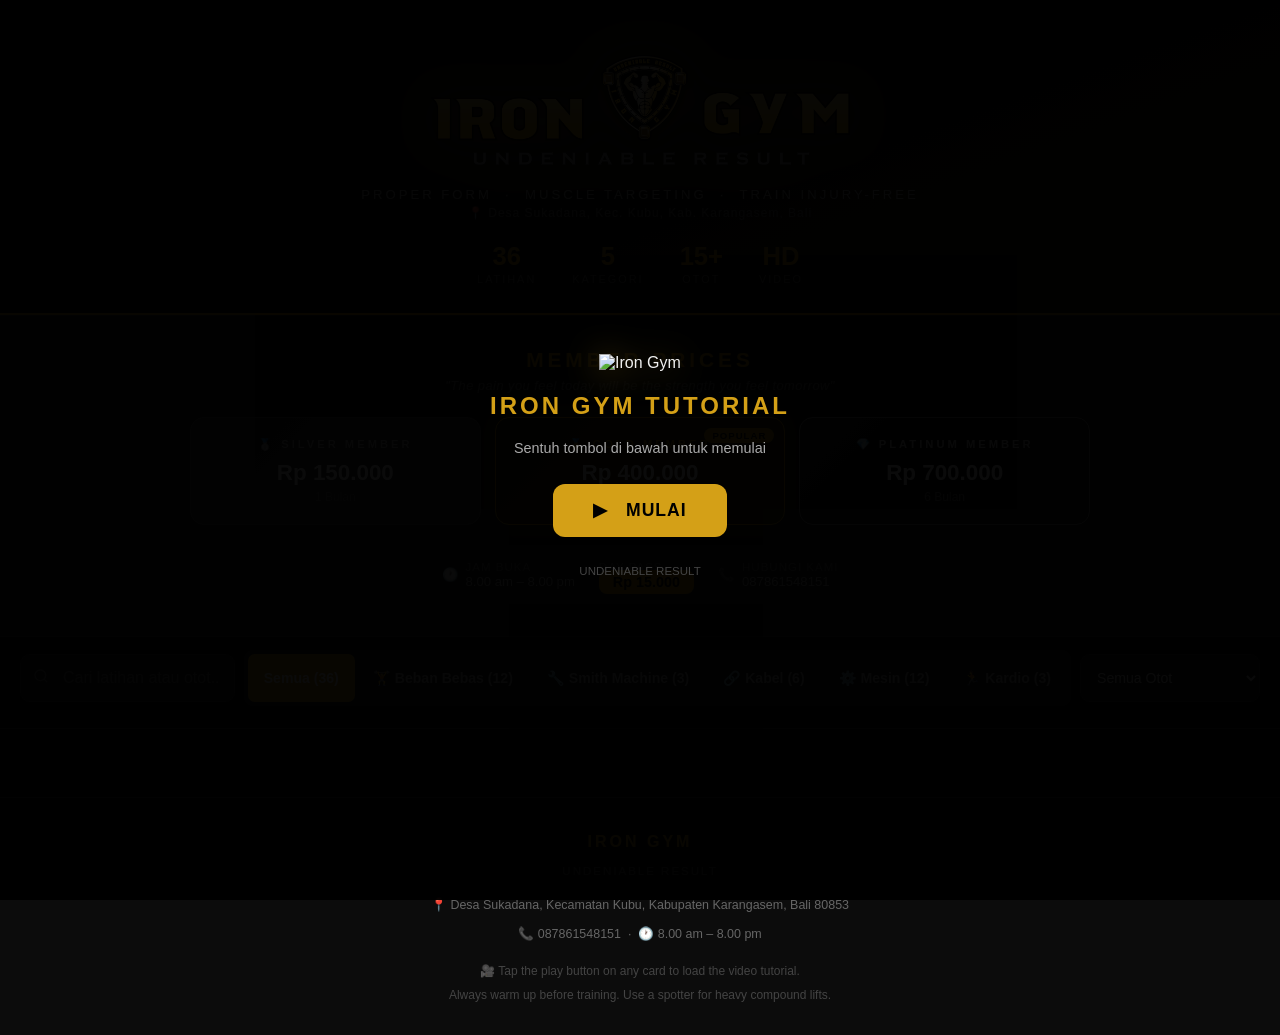
==== gym-tutorial.html @ ee02895d "Add kiosk mode: fullscreen, in-app video overlay, hidden admin exit - Auto-prompts fullscreen on lau" ====
<!DOCTYPE html>
<html lang="en">
<head>
  <meta charset="UTF-8">
  <meta name="viewport" content="width=device-width, initial-scale=1.0">
  <title>Iron Gym — Equipment Tutorial Guide</title>
  <style>
    * { box-sizing: border-box; margin: 0; padding: 0; }

    :root {
      --bg: #0c0c0c;
      --surface: #161616;
      --surface2: #1e1e1e;
      --surface3: #252525;
      --border: #2a2a2a;
      --border2: #383838;
      --red: #D4A017;
      --text: #f0f0f0;
      --text2: #aaa;
      --text3: #666;
    }

    body {
      font-family: -apple-system, BlinkMacSystemFont, 'Segoe UI', Roboto, sans-serif;
      background: var(--bg);
      color: var(--text);
      min-height: 100vh;
    }

    /* ── Header ── */
    .header {
      background: linear-gradient(160deg, #0c0c0c 60%, #161100 100%);
      border-bottom: 2px solid var(--red);
      padding: 32px 24px 28px;
      text-align: center;
    }
    .header-icon { font-size: 2.6rem; margin-bottom: 10px; }
    .header h1 {
      font-size: clamp(1.7rem, 5vw, 3rem);
      font-weight: 900;
      letter-spacing: 6px;
      text-transform: uppercase;
      color: #fff;
    }
    .header h1 span { color: var(--red); }
    .header-logo-img {
      max-width: min(420px, 88vw); height: auto;
      margin-bottom: 10px;
      filter: drop-shadow(0 2px 20px rgba(212,160,23,0.35));
    }
    .header-address {
      color: var(--text3); font-size: 0.75rem;
      margin-top: 4px; letter-spacing: 1px;
    }
    .header-sub {
      color: var(--text2);
      margin-top: 8px;
      font-size: 0.82rem;
      letter-spacing: 3px;
      text-transform: uppercase;
    }
    .header-stats {
      display: flex;
      justify-content: center;
      gap: 36px;
      margin-top: 22px;
      flex-wrap: wrap;
    }
    .stat-num { font-size: 1.6rem; font-weight: 800; color: var(--red); }
    .stat-lbl { font-size: 0.68rem; text-transform: uppercase; letter-spacing: 2px; color: var(--text3); margin-top: 2px; }

    /* ── Sticky Filters ── */
    .filters {
      position: sticky;
      top: 0;
      z-index: 200;
      background: rgba(12,12,12,0.97);
      backdrop-filter: blur(12px);
      -webkit-backdrop-filter: blur(12px);
      border-bottom: 1px solid var(--border);
      padding: 13px 20px;
    }
    .filters-inner { max-width: 1400px; margin: 0 auto; display: flex; flex-direction: column; gap: 9px; }
    .frow { display: flex; gap: 9px; align-items: center; flex-wrap: wrap; }

    .search-wrap { flex: 1; min-width: 180px; position: relative; }
    .search-wrap input {
      width: 100%;
      background: var(--surface2);
      border: 1px solid var(--border);
      border-radius: 10px;
      padding: 11px 14px 11px 42px;
      color: var(--text);
      font-size: 0.9rem;
      outline: none;
      transition: border-color 0.2s;
    }
    .search-wrap input::placeholder { color: var(--text3); }
    .search-wrap input:focus { border-color: var(--red); }
    .s-icon { position: absolute; left: 13px; top: 50%; transform: translateY(-50%); color: var(--text3); pointer-events: none; }

    .tabs { display: flex; background: var(--surface2); border-radius: 10px; padding: 4px; gap: 2px; }
    .tabs button {
      background: none; border: none;
      padding: 8px 14px; border-radius: 7px;
      color: var(--text2); font-size: 0.82rem; font-weight: 600;
      cursor: pointer; white-space: nowrap; transition: all 0.2s;
    }
    .tabs button:hover { color: var(--text); }
    .tabs button.active { background: var(--red); color: #fff; }

    .msel {
      background: var(--surface2); border: 1px solid var(--border);
      border-radius: 10px; padding: 10px 12px;
      color: var(--text); font-size: 0.82rem;
      cursor: pointer; outline: none; transition: border-color 0.2s;
    }
    .msel:focus { border-color: var(--red); }

    .res-info { font-size: 0.77rem; color: var(--text3); }

    /* ── Grid ── */
    .main { max-width: 1400px; margin: 0 auto; padding: 28px 20px 40px; }
    .grid { display: grid; grid-template-columns: repeat(auto-fill, minmax(330px, 1fr)); gap: 22px; }

    /* ── Card ── */
    .card {
      background: var(--surface);
      border: 1px solid var(--border);
      border-radius: 16px;
      overflow: hidden;
      transition: transform 0.2s, box-shadow 0.2s, border-color 0.2s;
    }
    .card:hover { transform: translateY(-3px); box-shadow: 0 10px 36px rgba(0,0,0,0.45); border-color: var(--border2); }

    /* Video */
    .vid-area {
      position: relative; width: 100%; aspect-ratio: 16/9;
      background: #111; overflow: hidden; cursor: pointer;
    }
    .vid-bg {
      position: absolute; inset: 0;
      background: linear-gradient(135deg,#111 0%,#1a1a2e 100%);
      background-size: cover; background-position: center;
      filter: brightness(0.65); transition: filter 0.3s;
    }
    .vid-area:hover .vid-bg { filter: brightness(0.8); }
    .vid-overlay {
      position: absolute; inset: 0;
      display: flex; flex-direction: column; align-items: center; justify-content: center; gap: 10px;
    }
    .play-btn {
      width: 62px; height: 62px;
      background: rgba(212,160,23,0.92); border-radius: 50%;
      display: flex; align-items: center; justify-content: center;
      box-shadow: 0 4px 24px rgba(212,160,23,0.5);
      transition: transform 0.2s, background 0.2s;
    }
    .vid-area:hover .play-btn { transform: scale(1.12); background: var(--red); }
    .play-lbl {
      background: rgba(0,0,0,0.65); color: #fff;
      padding: 5px 14px; border-radius: 20px;
      font-size: 0.73rem; font-weight: 600; letter-spacing: 1px; text-transform: uppercase;
    }
    .vid-area:active { opacity: 0.85; }

    /* Body */
    .cbody { padding: 18px; }
    .ctop { display: flex; align-items: flex-start; justify-content: space-between; gap: 10px; margin-bottom: 14px; }
    .ex-name { font-size: 1.1rem; font-weight: 700; line-height: 1.3; flex: 1; }
    .bstack { display: flex; flex-direction: column; gap: 5px; align-items: flex-end; }

    .badge {
      display: inline-flex; align-items: center; gap: 4px;
      padding: 3px 9px; border-radius: 20px;
      font-size: 0.67rem; font-weight: 700; letter-spacing: 0.5px;
      text-transform: uppercase; white-space: nowrap;
    }
    .b-fw   { background: rgba(212,160,23,0.12);  color: #E8C060;  border: 1px solid rgba(212,160,23,0.25); }
    .b-cbl  { background: rgba(76,201,240,0.12); color: #6dd4f0;  border: 1px solid rgba(76,201,240,0.25); }
    .b-mch  { background: rgba(6,214,160,0.12);  color: #2fe0b6;  border: 1px solid rgba(6,214,160,0.25); }
    .b-beg  { background: rgba(6,214,160,0.1);   color: #06d6a0;  border: 1px solid rgba(6,214,160,0.2); }
    .b-int  { background: rgba(255,165,0,0.1);   color: #ffa500;  border: 1px solid rgba(255,165,0,0.2); }
    .b-adv  { background: rgba(212,160,23,0.1);   color: var(--red); border: 1px solid rgba(212,160,23,0.2); }
    .b-smt  { background: rgba(255,100,80,0.12);  color: #ff9988;  border: 1px solid rgba(255,100,80,0.25); }
    .b-crd  { background: rgba(80,180,255,0.12);  color: #80ccff;  border: 1px solid rgba(80,180,255,0.25); }

    /* Muscles */
    .mblock { margin-bottom: 14px; }
    .mlbl { font-size: 0.67rem; text-transform: uppercase; letter-spacing: 1.5px; color: var(--text3); font-weight: 600; margin-bottom: 6px; }
    .trow { display: flex; flex-wrap: wrap; gap: 5px; margin-bottom: 4px; }
    .mtag { padding: 3px 9px; border-radius: 20px; font-size: 0.72rem; font-weight: 600; }

    .mc-chest    { background: rgba(212,160,23,0.18);  color: #ff8088; }
    .mc-lats     { background: rgba(69,123,157,0.22); color: #6ab4d8; }
    .mc-back     { background: rgba(69,123,157,0.16); color: #85c0d8; }
    .mc-quads    { background: rgba(42,157,143,0.2);  color: #4ecdc4; }
    .mc-hams     { background: rgba(67,170,139,0.2);  color: #56d89f; }
    .mc-glutes   { background: rgba(244,162,97,0.2);  color: #f4a261; }
    .mc-shoulders{ background: rgba(155,93,229,0.18); color: #c77dff; }
    .mc-biceps   { background: rgba(247,127,0,0.18);  color: #ffb347; }
    .mc-triceps  { background: rgba(255,140,0,0.15);  color: #ffaa44; }
    .mc-core     { background: rgba(255,209,102,0.18);color: #ffd166; }
    .mc-lower-back{ background: rgba(200,100,100,0.18);color:#e07070; }
    .mc-traps    { background: rgba(100,130,180,0.18);color: #94b8ff; }
    .mc-forearms { background: rgba(180,130,100,0.18);color: #d4a57a; }
    .mc-calves   { background: rgba(102,166,255,0.18);color: #74b3ff; }
    .mc-rear-delt{ background: rgba(180,120,255,0.15);color: #c0a0ff; }
    .mc-rotator  { background: rgba(160,100,220,0.12);color: #b090e0; }

    /* Form tips */
    .tips-wrap { border-top: 1px solid var(--border); padding-top: 13px; }
    .tips-btn {
      width: 100%; background: var(--surface3); border: none;
      border-radius: 8px; padding: 10px 14px;
      color: var(--text); font-size: 0.82rem; font-weight: 600;
      cursor: pointer; display: flex; align-items: center; justify-content: space-between; gap: 8px;
      transition: background 0.2s;
    }
    .tips-btn:hover { background: var(--border); }
    .chev { width: 16px; height: 16px; flex-shrink: 0; color: var(--text3); transition: transform 0.25s; }
    .tips-btn.open .chev { transform: rotate(180deg); }
    .tips-body {
      display: none; background: var(--surface2);
      border-radius: 0 0 8px 8px; padding: 12px 14px; margin-top: 2px;
    }
    .tips-body.open { display: block; }
    .tips-list { list-style: none; display: flex; flex-direction: column; gap: 7px; }
    .tips-list li { display: flex; gap: 10px; align-items: flex-start; font-size: 0.82rem; line-height: 1.5; color: #bbb; }
    .tnum {
      background: var(--red); color: #fff;
      width: 18px; height: 18px; border-radius: 50%;
      font-size: 0.65rem; font-weight: 700;
      display: flex; align-items: center; justify-content: center;
      flex-shrink: 0; margin-top: 2px;
    }
    .yt-link {
      display: inline-flex; align-items: center; gap: 6px;
      font-size: 0.74rem; color: var(--text3); text-decoration: none;
      margin-top: 11px; padding: 7px 12px; border-radius: 7px;
      background: rgba(255,255,255,0.03); border: 1px solid var(--border);
      transition: all 0.2s;
    }
    .yt-link:hover { color: #D4A017; border-color: rgba(212,160,23,0.3); background: rgba(212,160,23,0.05); }

    /* Empty */
    .empty { grid-column: 1/-1; text-align: center; padding: 80px 20px; color: var(--text2); }
    .empty-icon { font-size: 3rem; margin-bottom: 16px; }
    .empty h3 { font-size: 1.2rem; margin-bottom: 6px; }
    .empty p { font-size: 0.84rem; color: var(--text3); }

    /* ── Membership Section ── */
    .membership {
      background: var(--surface);
      border-top: 1px solid var(--border);
      border-bottom: 1px solid var(--border);
      padding: 32px 20px;
    }
    .membership-inner { max-width: 900px; margin: 0 auto; }
    .membership-title {
      text-align: center;
      font-size: clamp(1rem, 3vw, 1.3rem);
      font-weight: 900;
      letter-spacing: 4px;
      text-transform: uppercase;
      color: #D4A017;
      margin-bottom: 6px;
    }
    .membership-quote {
      text-align: center;
      font-style: italic;
      font-size: 0.8rem;
      color: var(--text3);
      margin-bottom: 24px;
      letter-spacing: 0.5px;
    }
    .membership-cards {
      display: grid;
      grid-template-columns: repeat(auto-fit, minmax(200px, 1fr));
      gap: 14px;
      margin-bottom: 20px;
    }
    .mem-card {
      border-radius: 14px;
      padding: 20px 16px;
      text-align: center;
      position: relative;
      overflow: hidden;
    }
    .mem-card.silver {
      background: linear-gradient(135deg, #2a2a2a 0%, #3a3a3a 100%);
      border: 1px solid #555;
    }
    .mem-card.gold {
      background: linear-gradient(135deg, #2a1f00 0%, #3d2e00 100%);
      border: 1px solid #D4A017;
      box-shadow: 0 0 20px rgba(212,160,23,0.15);
    }
    .mem-card.platinum {
      background: linear-gradient(135deg, #1a1a1a 0%, #0d0d0d 100%);
      border: 1px solid #888;
    }
    .mem-card .popular-badge {
      position: absolute; top: 10px; right: 10px;
      background: #D4A017; color: #000;
      font-size: 0.6rem; font-weight: 800;
      padding: 2px 8px; border-radius: 20px;
      letter-spacing: 1px; text-transform: uppercase;
    }
    .mem-tier {
      font-size: 0.7rem; font-weight: 700;
      letter-spacing: 3px; text-transform: uppercase;
      margin-bottom: 10px;
    }
    .mem-card.silver .mem-tier { color: #aaa; }
    .mem-card.gold .mem-tier { color: #D4A017; }
    .mem-card.platinum .mem-tier { color: #ccc; }
    .mem-price {
      font-size: 1.4rem; font-weight: 900;
      color: #fff; line-height: 1.1;
      margin-bottom: 4px;
    }
    .mem-duration {
      font-size: 0.75rem; color: var(--text3);
    }
    .mem-info-row {
      display: flex;
      justify-content: center;
      align-items: center;
      gap: 24px;
      flex-wrap: wrap;
      padding: 14px 16px;
      background: var(--surface2);
      border-radius: 12px;
      font-size: 0.82rem;
    }
    .mem-info-item { display: flex; align-items: center; gap: 8px; color: var(--text2); }
    .mem-info-item span.label { color: var(--text3); font-size: 0.72rem; text-transform: uppercase; letter-spacing: 1px; }
    .day-pass-badge {
      background: #D4A017; color: #000;
      font-weight: 800; font-size: 0.9rem;
      padding: 4px 14px; border-radius: 8px;
    }

    /* Footer */
    footer {
      border-top: 1px solid var(--border); padding: 28px 20px;
      text-align: center; color: var(--text3); font-size: 0.78rem; line-height: 2;
    }


    /* ── Kiosk / Touch Optimizations ── */
    * { -webkit-tap-highlight-color: transparent; user-select: none; }
    input { user-select: text; }

    body { overflow-x: hidden; }

    /* Larger touch targets */
    .tabs button { min-height: 48px; padding: 10px 16px; font-size: 0.88rem; }
    .msel { min-height: 48px; font-size: 0.88rem; }
    .search-wrap input { min-height: 48px; font-size: 1rem; }
    .tips-btn { min-height: 52px; font-size: 0.88rem; }
    .play-btn { width: 72px; height: 72px; }
    .vid-area { cursor: pointer; }

    /* Touch active feedback */
    .card:active { transform: scale(0.985); }
    .tabs button:active { opacity: 0.7; }
    .tips-btn:active { opacity: 0.7; }

    /* Fullscreen prompt banner */
    #fsPrompt {
      position: fixed; inset: 0; z-index: 20000;
      background: rgba(0,0,0,0.96);
      display: flex; flex-direction: column;
      align-items: center; justify-content: center; gap: 20px;
      text-align: center; padding: 32px;
    }
    #fsPrompt img { max-width: 280px; height: auto; filter: drop-shadow(0 2px 16px rgba(212,160,23,0.4)); }
    #fsPrompt h2 { font-size: 1.5rem; font-weight: 900; color: #D4A017; letter-spacing: 3px; }
    #fsPrompt p { color: #aaa; font-size: 0.9rem; }
    #fsPrompt button {
      background: #D4A017; color: #000;
      border: none; border-radius: 12px;
      padding: 16px 40px; font-size: 1.1rem; font-weight: 800;
      cursor: pointer; letter-spacing: 1px;
      margin-top: 8px;
    }
    #fsPrompt button:active { opacity: 0.8; transform: scale(0.97); }

    /* ── Video Overlay Modal ── */
    #vidOverlay {
      display: none;
      position: fixed; inset: 0; z-index: 15000;
      background: #000;
      flex-direction: column;
    }
    #vidOverlay.open { display: flex; }
    #vidOverlay iframe {
      flex: 1; width: 100%; border: none;
    }
    #vidCloseBar {
      background: #111;
      padding: 12px 20px;
      display: flex; align-items: center; justify-content: space-between;
      border-top: 1px solid #2a2a2a;
    }
    #vidTitle { color: #f0f0f0; font-size: 0.9rem; font-weight: 600; flex: 1; }
    #vidCloseBtn {
      background: #D4A017; color: #000;
      border: none; border-radius: 10px;
      padding: 12px 28px; font-size: 1rem; font-weight: 800;
      cursor: pointer; letter-spacing: 1px;
    }
    #vidCloseBtn:active { opacity: 0.8; }

    /* ── Admin Modal ── */
    #adminOverlay {
      display: none;
      position: fixed; inset: 0; z-index: 20000;
      background: rgba(0,0,0,0.92);
      align-items: center; justify-content: center;
    }
    #adminOverlay.open { display: flex; }
    #adminBox {
      background: #1a1a1a;
      border: 2px solid #D4A017;
      border-radius: 20px;
      padding: 36px 32px;
      width: min(380px, 90vw);
      text-align: center;
    }
    #adminBox h2 { color: #D4A017; font-size: 1.2rem; letter-spacing: 3px; margin-bottom: 8px; }
    #adminBox p { color: #888; font-size: 0.82rem; margin-bottom: 20px; }
    #adminPwd {
      width: 100%; padding: 14px 16px;
      background: #252525; border: 1px solid #444; border-radius: 10px;
      color: #fff; font-size: 1.1rem; text-align: center; letter-spacing: 4px;
      outline: none; margin-bottom: 8px;
    }
    #adminPwd:focus { border-color: #D4A017; }
    #adminErr { color: #e63946; font-size: 0.8rem; margin-bottom: 12px; min-height: 20px; }
    .admin-btn-row { display: flex; gap: 10px; margin-top: 4px; }
    .admin-btn-row button {
      flex: 1; padding: 14px;
      border-radius: 10px; border: none;
      font-size: 0.9rem; font-weight: 700;
      cursor: pointer;
    }
    #adminEnter { background: #D4A017; color: #000; }
    #adminCancel { background: #252525; color: #aaa; }
    #adminEnter:active, #adminCancel:active { opacity: 0.75; }

    /* ── Long-press ripple on logo ── */
    .header-logo-img { cursor: pointer; }
    #logoHoldBar {
      width: 0; height: 3px; background: #D4A017;
      border-radius: 2px; margin: 8px auto 0;
      transition: none;
    }

    @media (max-width: 640px) {
      .grid { grid-template-columns: 1fr; }
      .tabs { overflow-x: auto; }
      .header-stats { gap: 20px; }
    }
  </style>
</head>
<body>

<!-- ─── Header ─── -->
<header class="header">
  <div id="logoHoldBar"></div>
  <img src="[data-uri]" alt="Iron Gym" class="header-logo-img">
  <p class="header-sub">Proper Form &nbsp;·&nbsp; Muscle Targeting &nbsp;·&nbsp; Train Injury-Free</p>
  <p class="header-address">📍 Desa Sukadana, Kec. Kubu, Kab. Karangasem, Bali</p>
  <div class="header-stats">
    <div><div class="stat-num">36</div><div class="stat-lbl">Latihan</div></div>
    <div><div class="stat-num">5</div><div class="stat-lbl">Kategori</div></div>
    <div><div class="stat-num">15+</div><div class="stat-lbl">Otot</div></div>
    <div><div class="stat-num">HD</div><div class="stat-lbl">Video</div></div>
  </div>
</header>

<!-- ─── Membership ─── -->
<section class="membership">
  <div class="membership-inner">
    <div class="membership-title">Member Prices</div>
    <div class="membership-quote">"The pain you feel today will be the strength you feel tomorrow"</div>
    <div class="membership-cards">

      <div class="mem-card silver">
        <div class="mem-tier">🥈 Silver Member</div>
        <div class="mem-price">Rp 150.000</div>
        <div class="mem-duration">1 Bulan</div>
      </div>

      <div class="mem-card gold">
        <div class="popular-badge">Popular</div>
        <div class="mem-tier">🥇 Gold Member</div>
        <div class="mem-price">Rp 400.000</div>
        <div class="mem-duration">3 Bulan</div>
      </div>

      <div class="mem-card platinum">
        <div class="mem-tier">💎 Platinum Member</div>
        <div class="mem-price">Rp 700.000</div>
        <div class="mem-duration">6 Bulan</div>
      </div>

    </div>
    <div class="mem-info-row">
      <div class="mem-info-item">
        <span>🕐</span>
        <div><span class="label">Jam Buka</span><br>8.00 am – 8.00 pm</div>
      </div>
      <div class="mem-info-item">
        <div><span class="label">Day Pass</span><br><span class="day-pass-badge">Rp 15.000</span></div>
      </div>
      <div class="mem-info-item">
        <span>📞</span>
        <div><span class="label">Hubungi Kami</span><br>087861548151</div>
      </div>
    </div>
  </div>
</section>

<!-- ─── Filters ─── -->
<div class="filters">
  <div class="filters-inner">
    <div class="frow">
      <div class="search-wrap">
        <span class="s-icon">
          <svg width="16" height="16" fill="none" stroke="currentColor" stroke-width="2" viewBox="0 0 24 24">
            <circle cx="11" cy="11" r="8"/><path d="m21 21-4.35-4.35"/>
          </svg>
        </span>
        <input type="text" id="searchInput" placeholder="Cari latihan atau otot..." autocomplete="off">
      </div>
      <div class="tabs" id="catTabs">
        <button class="active" data-cat="all">Semua (36)</button>
        <button data-cat="free-weights">🏋️ Beban Bebas (12)</button>
        <button data-cat="smith">🔧 Smith Machine (3)</button>
        <button data-cat="cable">🔗 Kabel (6)</button>
        <button data-cat="machine">⚙️ Mesin (12)</button>
        <button data-cat="cardio">🏃 Kardio (3)</button>
      </div>
      <select class="msel" id="muscleSel">
        <option value="">Semua Otot</option>
        <option value="Chest">Dada (Chest)</option>
        <option value="Lats">Punggung / Lats</option>
        <option value="Shoulders">Bahu (Shoulders)</option>
        <option value="Biceps">Bisep (Biceps)</option>
        <option value="Triceps">Trisep (Triceps)</option>
        <option value="Quads">Paha Depan (Quads)</option>
        <option value="Hamstrings">Paha Belakang</option>
        <option value="Glutes">Bokong (Glutes)</option>
        <option value="Core">Perut (Core)</option>
        <option value="Calves">Betis (Calves)</option>
      </select>
    </div>
    <p class="res-info" id="resInfo"></p>
  </div>
</div>

<!-- ─── Grid ─── -->
<main class="main">
  <div class="grid" id="grid"></div>
</main>

<footer>
  <p style="font-size:1rem;font-weight:800;letter-spacing:3px;color:#D4A017">IRON GYM</p>
  <p style="font-size:0.72rem;letter-spacing:2px;color:#555;margin-top:2px">UNDENIABLE RESULT</p>
  <p style="margin-top:10px">📍 Desa Sukadana, Kecamatan Kubu, Kabupaten Karangasem, Bali 80853</p>
  <p style="margin-top:4px">📞 087861548151 &nbsp;·&nbsp; 🕐 8.00 am – 8.00 pm</p>
  <p style="margin-top:12px;color:#444;font-size:0.75rem">🎥 Tap the play button on any card to load the video tutorial.</p>
  <p style="color:#444;font-size:0.75rem">Always warm up before training. Use a spotter for heavy compound lifts.</p>
</footer>

<script>
// ─── Exercise Data ─────────────────────────────────────────────────────────────
// videoId = YouTube video ID. If a video doesn't load, click "Search on YouTube".
const EX = [

  // ════ BEBAN BEBAS ════

  { id:1, name:"Barbell Back Squat", cat:"free-weights", diff:"Intermediate",
    pri:[["Quads","quads"],["Glutes","glutes"]],
    sec:[["Hamstrings","hams"],["Core","core"],["Lower Back","lower-back"]],
    vid:"bEv6CCg2BC8",
    tips:[
      "Letakkan barbel di punggung atas (trapezius), bukan di leher",
      "Kaki selebar bahu, jari kaki ke luar 15–30°",
      "Tarik napas dalam dan kencangkan perut sebelum turun",
      "Lutut mengikuti arah jari kaki selama gerakan",
      "Turun hingga paha sejajar lantai atau lebih dalam",
      "Dorong melalui tumit, kencangkan bokong di puncak"
    ]
  },

  { id:2, name:"Barbell Bench Press", cat:"free-weights", diff:"Intermediate",
    pri:[["Chest","chest"]],
    sec:[["Triceps","triceps"],["Shoulders","shoulders"]],
    vid:"vcBig73ojpE",
    tips:[
      "Kaki rata di lantai, punggung bawah sedikit melengkung alami, bahu ditarik ke belakang",
      "Genggam barbel sedikit lebih lebar dari bahu",
      "Turunkan ke bagian bawah dada — bukan ke leher",
      "Siku membentuk sudut 45–75° dari tubuh, jangan terlalu lebar",
      "Sentuh dada ringan setiap repetisi, dorong sampai lengan hampir lurus",
      "Tekan kaki ke lantai saat mendorong untuk stabilitas"
    ]
  },

  { id:3, name:"Barbell Deadlift", cat:"free-weights", diff:"Advanced",
    pri:[["Hamstrings","hams"],["Glutes","glutes"],["Lower Back","lower-back"]],
    sec:[["Traps","traps"],["Lats","lats"],["Core","core"],["Forearms","forearms"]],
    vid:"VL5Ab0T07e4",
    tips:[
      "Barbel di tengah telapak kaki, kaki selebar pinggul",
      "Bungkuk di pinggul untuk memegang barbel — punggung tetap lurus",
      "Punggung netral: dada tegak, otot punggung tegang",
      "Bayangkan 'mendorong lantai ke bawah', bukan 'menarik barbel ke atas'",
      "Barbel tetap menyentuh kaki selama mengangkat",
      "Kunci gerakan dengan memeras bokong — jangan melengkungkan punggung bawah"
    ]
  },

  { id:4, name:"Barbell Overhead Press", cat:"free-weights", diff:"Intermediate",
    pri:[["Shoulders","shoulders"]],
    sec:[["Triceps","triceps"],["Traps","traps"],["Core","core"]],
    vid:"_RlRDWO2jfg",
    tips:[
      "Genggam barbel sedikit lebih lebar dari bahu, barbel di atas dada",
      "Pergelangan tangan tegak lurus di atas siku",
      "Kencangkan perut dan bokong, jangan melengkungkan punggung bawah",
      "Dorong lurus ke atas — gerakkan kepala ke belakang saat barbel melewati wajah",
      "Selesaikan dengan barbel di atas kepala, lengan hampir lurus",
      "Turunkan dengan kontrol kembali ke posisi awal"
    ]
  },

  { id:5, name:"Barbell Bent-Over Row", cat:"free-weights", diff:"Intermediate",
    pri:[["Back","back"],["Lats","lats"]],
    sec:[["Biceps","biceps"],["Traps","traps"],["Core","core"]],
    vid:"rqTOAM8WoeM",
    tips:[
      "Bungkuk 45° di pinggul, punggung lurus, lutut sedikit ditekuk",
      "Pegang barbel selebar bahu atau sedikit lebih lebar",
      "Tarik barbel ke perut bagian bawah, siku ke belakang",
      "Remas otot punggung dengan kuat di puncak gerakan",
      "Jangan mengayunkan tubuh ke atas untuk membantu gerakan",
      "Turunkan dengan kontrol sambil merasakan peregangan punggung"
    ]
  },

  { id:6, name:"EZ Bar Bicep Curl", cat:"free-weights", diff:"Beginner",
    pri:[["Biceps","biceps"]],
    sec:[["Forearms","forearms"]],
    vid:"ykJmrZ5v0Oo",
    tips:[
      "Pegang EZ bar dengan sudut yang nyaman untuk pergelangan tangan",
      "Siku ditempel di samping tubuh dan tidak boleh bergerak",
      "Angkat sampai hampir menyentuh bahu, remas bisep di atas",
      "Turunkan perlahan dengan hitungan 2–3 detik (eksentrik lambat)",
      "EZ bar lebih nyaman di pergelangan tangan dibanding barbel lurus",
      "Tetap berdiri tegak — jangan ayunkan tubuh untuk curang"
    ]
  },

  { id:7, name:"EZ Bar Skull Crusher", cat:"free-weights", diff:"Intermediate",
    pri:[["Triceps","triceps"]],
    sec:[],
    vid:"B3XQ7wNxkdU",
    tips:[
      "Berbaring di bangku, pegang EZ bar di atas dada dengan pegangan sempit",
      "Turunkan barbel ke arah dahi atau sedikit di belakang kepala",
      "Siku mengarah ke langit-langit — jangan biarkan melebar ke samping",
      "Dorong kembali ke atas hanya dengan menggunakan trisep",
      "Hanya siku yang bergerak — bahu dan lengan atas tetap diam",
      "Gunakan beban yang terkontrol untuk menjaga keamanan"
    ]
  },

  { id:8, name:"Incline Dumbbell Press", cat:"free-weights", diff:"Beginner",
    pri:[["Chest","chest"]],
    sec:[["Triceps","triceps"],["Shoulders","shoulders"]],
    vid:"0G2_XV7slIg",
    tips:[
      "Atur bangku di sudut 30–45° untuk fokus pada dada atas",
      "Duduk dengan punggung bersandar penuh, bahu ditarik ke belakang",
      "Mulai dengan dumbbell di sisi dada, siku sedikit di bawah bahu",
      "Dorong dumbbell ke atas dan sedikit ke tengah",
      "Turunkan perlahan sampai dada terasa sedikit tegang",
      "Jangan biarkan bahu terangkat ke depan saat mendorong"
    ]
  },

  { id:9, name:"Dumbbell Shoulder Press", cat:"free-weights", diff:"Beginner",
    pri:[["Shoulders","shoulders"]],
    sec:[["Triceps","triceps"],["Traps","traps"]],
    vid:"qw8Q6imOaFE",
    tips:[
      "Duduk tegak di bangku atau berdiri dengan perut dikencangkan",
      "Mulai dengan dumbbell di tinggi telinga, siku membentuk sudut 90°",
      "Dorong ke atas dan sedikit ke tengah — dumbbell hampir bertemu di atas",
      "Berhenti sebelum siku terkunci penuh untuk menjaga tekanan pada bahu",
      "Turunkan perlahan kembali ke posisi awal",
      "Jaga pergelangan tangan lurus di atas siku sepanjang gerakan"
    ]
  },

  { id:10, name:"Dumbbell Lateral Raise", cat:"free-weights", diff:"Beginner",
    pri:[["Shoulders","shoulders"]],
    sec:[["Traps","traps"]],
    vid:"-hyAJdSFzT4",
    tips:[
      "Sedikit membungkuk ke depan 10–15° untuk menargetkan bahu samping",
      "Tekuk siku sedikit dan pertahankan posisi ini sepanjang gerakan",
      "Angkat dengan siku memimpin — bukan pergelangan tangan",
      "Bayangkan 'menuangkan air dari teko': jari kelingking sedikit lebih tinggi",
      "Angkat hanya sampai setinggi bahu — lebih tinggi hanya melatih otot trap",
      "Gunakan beban ringan dan kontrol penuh untuk hasil terbaik"
    ]
  },

  { id:11, name:"Dumbbell Romanian Deadlift", cat:"free-weights", diff:"Intermediate",
    pri:[["Hamstrings","hams"],["Glutes","glutes"]],
    sec:[["Lower Back","lower-back"],["Core","core"]],
    vid:"_oyxCn2iSjU",
    tips:[
      "Pegang dumbbell di depan paha, telapak tangan menghadap tubuh",
      "Ini adalah gerakan engsel pinggul — dorong bokong ke belakang, bukan turun",
      "Jaga punggung tetap rata dan dada tegak sepanjang gerakan",
      "Turunkan dumbbell menyusuri kaki hingga merasakan regangan paha belakang",
      "Lutut sedikit ditekuk — lutut tidak menggerakkan gerakan ini",
      "Dorong pinggul ke depan untuk naik, kencangkan bokong di atas"
    ]
  },

  { id:12, name:"Dumbbell Row", cat:"free-weights", diff:"Beginner",
    pri:[["Back","back"],["Lats","lats"]],
    sec:[["Biceps","biceps"],["Rear Delt","rear-delt"]],
    vid:"T3N-TO4reLQ",
    tips:[
      "Letakkan satu tangan dan lutut di bangku sebagai tumpuan",
      "Biarkan dumbbell menggantung lurus ke bawah",
      "Tarik dumbbell ke samping pinggul, siku ke belakang",
      "Remas otot punggung dengan kuat di puncak gerakan",
      "Jangan memutar bahu ke atas saat menarik",
      "Turunkan dengan kontrol penuh untuk merasakan regangan punggung"
    ]
  },

  // ════ SMITH MACHINE ════

  { id:13, name:"Smith Machine Squat", cat:"smith", diff:"Beginner",
    pri:[["Quads","quads"],["Glutes","glutes"]],
    sec:[["Hamstrings","hams"],["Core","core"]],
    vid:"ZhO7ZOgEzuI",
    tips:[
      "Posisikan kaki sedikit lebih ke depan dari biasanya karena jalur Smith Machine lurus",
      "Kaki selebar bahu, jari kaki ke luar sesuai kenyamanan",
      "Set pengaman (safety pin) pada ketinggian yang aman sebelum mulai",
      "Turunkan hingga paha sejajar lantai, punggung tetap tegak",
      "Bagus untuk pemula karena jalur gerakan sudah terbimbing",
      "Selalu kunci barbel kembali ke hook saat selesai"
    ]
  },

  { id:14, name:"Smith Machine Bench Press", cat:"smith", diff:"Beginner",
    pri:[["Chest","chest"]],
    sec:[["Triceps","triceps"],["Shoulders","shoulders"]],
    vid:"z_r6hDOYtO0",
    tips:[
      "Atur bangku sehingga barbel tepat di atas dada bagian bawah",
      "Tarik bahu ke belakang dan ke bawah sebelum mulai",
      "Turunkan ke dada bawah dengan kontrol, dorong kembali ke atas",
      "Lebih aman dilakukan sendiri karena bisa dikunci sewaktu-waktu",
      "Jaga siku 45–75° dari tubuh — tidak terlalu melebar",
      "Kontrol penurunan barbel — jangan dibiarkan jatuh bebas"
    ]
  },

  { id:15, name:"Smith Machine Overhead Press", cat:"smith", diff:"Beginner",
    pri:[["Shoulders","shoulders"]],
    sec:[["Triceps","triceps"],["Core","core"]],
    vid:"7FyJdsXeta8",
    tips:[
      "Atur ketinggian barbel setinggi bahu saat duduk",
      "Duduk tegak di bangku, bahu ditarik ke belakang",
      "Dorong barbel lurus ke atas melewati kepala",
      "Jangan melengkungkan punggung bawah berlebihan saat mendorong",
      "Turunkan dengan kontrol kembali ke posisi bahu",
      "Smith Machine lebih aman untuk press bahu ketika berlatih sendiri"
    ]
  },

  // ════ KABEL ════

  { id:16, name:"Lat Pulldown", cat:"cable", diff:"Beginner",
    pri:[["Lats","lats"]],
    sec:[["Biceps","biceps"],["Rear Delt","rear-delt"],["Back","back"]],
    vid:"O94yEoGXtBY",
    tips:[
      "Genggam bar sedikit lebih lebar dari bahu, telapak menghadap ke depan",
      "Sedikit condong ke belakang, dada tegak sepanjang gerakan",
      "Mulai dengan menekan bahu ke bawah sebelum menarik",
      "Tarik bar ke dada atas — siku mengarah ke arah saku celana",
      "Jangan tarik ke belakang leher — berbahaya untuk tulang belakang",
      "Lepaskan perlahan dengan kontrol, rasakan peregangan punggung di atas"
    ]
  },

  { id:17, name:"Seated Cable Row", cat:"cable", diff:"Beginner",
    pri:[["Back","back"],["Lats","lats"]],
    sec:[["Biceps","biceps"],["Rear Delt","rear-delt"]],
    vid:"7BkgqzC6WsM",
    tips:[
      "Duduk tegak, lutut sedikit ditekuk, kaki bersandar di pijakan",
      "Mulai dari posisi lengan lurus penuh untuk merasakan peregangan punggung",
      "Mulai gerakan dengan menarik kedua tulang belikat bersama-sama",
      "Tarik pegangan ke perut bagian bawah, siku dekat tubuh",
      "Tahan kontraksi 1 detik di puncak gerakan",
      "Kembalikan dengan kontrol 2–3 detik — jangan dilepas begitu saja"
    ]
  },

  { id:18, name:"Cable Chest Fly", cat:"cable", diff:"Intermediate",
    pri:[["Chest","chest"]],
    sec:[["Shoulders","shoulders"]],
    vid:"hrh0K1Oo7Yc",
    tips:[
      "Kabel tinggi (atas kepala) = menargetkan dada bawah; kabel rendah = dada atas",
      "Berdiri dengan satu kaki di depan untuk keseimbangan yang lebih baik",
      "Pertahankan sedikit tekukan di siku sepanjang gerakan",
      "Bawa tangan ke tengah seperti gerakan memeluk — remas dada",
      "Jangan biarkan tangan terlempar ke belakang saat kembali — kontrol penuh",
      "Fokus pada regangan dada di posisi tangan paling lebar"
    ]
  },

  { id:19, name:"Tricep Rope Pushdown", cat:"cable", diff:"Beginner",
    pri:[["Triceps","triceps"]],
    sec:[],
    vid:"94DXwlcX8Po",
    tips:[
      "Set kabel setinggi kepala, gunakan pegangan tali (rope)",
      "Siku tertempel ketat di samping tubuh dan tidak boleh bergerak",
      "Dorong ke bawah DAN sebar ujung tali ke luar di bagian bawah",
      "Luruskan siku sepenuhnya di bawah untuk kontraksi trisep maksimal",
      "Sedikit membungkuk ke depan masih diperbolehkan, tapi jangan berlebihan",
      "Kembalikan dengan kontrol — lengan bawah naik ke 90° atau sedikit lebih"
    ]
  },

  { id:20, name:"Cable Bicep Curl", cat:"cable", diff:"Beginner",
    pri:[["Biceps","biceps"]],
    sec:[["Forearms","forearms"]],
    vid:"2MUEL4nL6hA",
    tips:[
      "Pasang bar lurus atau EZ bar di pulley bawah",
      "Berdiri dekat mesin, siku tertempel di samping tubuh",
      "Pergelangan tangan menghadap ke atas (supinasi)",
      "Angkat sampai atas dan remas bisep dengan kuat",
      "Kabel memberikan tekanan konstan — manfaatkan seluruh range gerak",
      "Turunkan perlahan sampai lengan lurus penuh untuk peregangan maksimal"
    ]
  },

  { id:21, name:"Face Pull", cat:"cable", diff:"Beginner",
    pri:[["Rear Delt","rear-delt"],["Rotator Cuff","rotator"]],
    sec:[["Back","back"],["Traps","traps"]],
    vid:"ljgqer1ZpXg",
    tips:[
      "Set kabel setinggi mata atau sedikit lebih tinggi, gunakan tali",
      "Mundur untuk menciptakan tegangan, kaki satu di depan untuk keseimbangan",
      "Tarik tali ke arah wajah, tangan ke kiri dan kanan kepala",
      "Siku keluar ke samping dan ke atas — seperti pose 'double bisep'",
      "Rotasikan tangan ke luar di akhir gerakan untuk kesehatan sendi bahu",
      "Gunakan beban ringan dengan repetisi banyak — ini latihan kesehatan bahu"
    ]
  },

  // ════ MESIN ════

  { id:22, name:"Leg Press", cat:"machine", diff:"Beginner",
    pri:[["Quads","quads"],["Glutes","glutes"]],
    sec:[["Hamstrings","hams"]],
    vid:"K5n2vg3oZa4",
    tips:[
      "Posisi kaki tinggi = lebih banyak bokong/paha belakang; posisi rendah = lebih banyak paha depan",
      "Kaki selebar bahu, jari kaki sedikit ke luar",
      "Turunkan sampai lutut membentuk sudut 90° atau lebih dalam",
      "Jangan biarkan punggung bawah terangkat dari sandaran di posisi bawah",
      "Jangan kunci lutut sepenuhnya di posisi atas — jaga sedikit tekukan",
      "Dorong melalui tumit dan tengah telapak kaki, bukan ujung jari"
    ]
  },

  { id:23, name:"Leg Extension", cat:"machine", diff:"Beginner",
    pri:[["Quads","quads"]],
    sec:[],
    vid:"2lvdnQg04PM",
    tips:[
      "Sesuaikan sandaran sehingga sendi lutut sejajar dengan poros mesin",
      "Bantalan harus berada tepat di atas pergelangan kaki, bukan di tulang kering",
      "Luruskan sepenuhnya di atas — jangan berhenti di tengah gerakan",
      "Tahan 1–2 detik di posisi atas untuk kontraksi paha depan maksimal",
      "Turunkan dengan hitungan 3 detik (eksentrik lambat) untuk hasil terbaik",
      "Hindari beban sangat berat jika ada masalah pada sendi lutut"
    ]
  },

  { id:24, name:"Leg Curl", cat:"machine", diff:"Beginner",
    pri:[["Hamstrings","hams"]],
    sec:[["Calves","calves"]],
    vid:"sP_4vybjVJs",
    tips:[
      "Sesuaikan mesin sehingga lutut sejajar dengan poros mesin",
      "Bantalan tepat di atas pergelangan kaki",
      "Tekuk kaki sampai paha belakang berkontraksi penuh",
      "Jangan angkat bokong dari sandaran untuk 'curang'",
      "Remas keras di puncak gerakan, lalu turunkan perlahan 3 detik",
      "Menunjuk jari kaki ke bawah (plantar fleksi) menambah keterlibatan betis"
    ]
  },

  { id:25, name:"Pec Deck Fly", cat:"machine", diff:"Beginner",
    pri:[["Chest","chest"]],
    sec:[["Shoulders","shoulders"]],
    vid:"H4mVGHaK2f4",
    tips:[
      "Sesuaikan kursi agar siku setinggi bahu saat lengan berada di bantalan",
      "Sedikit condong ke depan untuk aktivasi dada yang lebih baik",
      "Jaga lengan bawah rata di bantalan — jangan hanya menggenggam",
      "Bawa bantalan bersama dan remas dada dengan kuat — tahan 1 detik",
      "Kontrol saat bantalan kembali — jangan biarkan terlempar ke belakang",
      "Posisi terbuka memberikan regangan dada yang dalam — manfaatkan sepenuhnya"
    ]
  },

  { id:26, name:"T-Bar Row", cat:"machine", diff:"Intermediate",
    pri:[["Back","back"],["Lats","lats"]],
    sec:[["Biceps","biceps"],["Traps","traps"]],
    vid:"FWJR5Ve8bnQ",
    tips:[
      "Berdiri di atas platform, bungkuk sekitar 45° dengan punggung tetap lurus",
      "Pegang pegangan T-bar erat-erat dengan kedua tangan",
      "Tarik ke arah dada bawah atau perut, siku ke belakang dan ke atas",
      "Remas otot punggung di puncak — tahan 1 detik",
      "Jangan ayunkan tubuh ke atas untuk membantu mengangkat beban",
      "Turunkan perlahan dengan kontrol, rasakan peregangan penuh pada punggung"
    ]
  },

  { id:27, name:"Hack Squat (DHZ Super Squat)", cat:"machine", diff:"Beginner",
    pri:[["Quads","quads"],["Glutes","glutes"]],
    sec:[["Hamstrings","hams"]],
    vid:"-lAnEGH2blE",
    tips:[
      "Sesuaikan posisi bahu dan sandaran pada mesin dengan nyaman",
      "Kaki selebar bahu di platform, jari kaki sedikit ke luar",
      "Tekuk lutut perlahan, turunkan hingga paha sejajar atau lebih dalam",
      "Jangan biarkan lutut roboh ke dalam saat turun atau naik",
      "Dorong melalui tumit untuk kembali ke posisi awal",
      "Mesin ini bagus karena tidak membebani tulang belakang seperti squat bebas"
    ]
  },

  { id:28, name:"Hip Abductor (DHZ U3021D)", cat:"machine", diff:"Beginner",
    pri:[["Glutes","glutes"]],
    sec:[],
    vid:"OjI5OpV6IWA",
    tips:[
      "Duduk tegak di mesin, sesuaikan bantalan di luar paha",
      "Kaki dan lutut mulai dari posisi rapat atau sedikit terbuka",
      "Dorong kedua kaki ke luar melawan bantalan secara terkontrol",
      "Jangan gunakan sentakan — gerakkan secara lambat dan terkontrol",
      "Tahan sebentar di posisi paling lebar untuk kontraksi bokong",
      "Kembali ke posisi awal secara perlahan — jangan dibiarkan jatuh"
    ]
  },

  { id:29, name:"Hip Adductor (DHZ U3021D)", cat:"machine", diff:"Beginner",
    pri:[["Quads","quads"]],
    sec:[],
    vid:"MLBm7i341Rw",
    tips:[
      "Duduk tegak di mesin, sesuaikan bantalan di dalam paha",
      "Kaki mulai dalam posisi terbuka sesuai pengaturan mesin",
      "Rapatkan kedua kaki melawan bantalan ke tengah secara terkontrol",
      "Fokus pada kontraksi otot dalam paha saat menutup",
      "Tahan sebentar di posisi paling rapat",
      "Kembali ke posisi terbuka secara perlahan — kontrol penuh"
    ]
  },

  { id:30, name:"Dips", cat:"machine", diff:"Intermediate",
    pri:[["Triceps","triceps"],["Chest","chest"]],
    sec:[["Shoulders","shoulders"]],
    vid:"K5JxupmoLW4",
    tips:[
      "Pegang palang dengan tangan selebar bahu, angkat tubuh",
      "Condong sedikit ke depan (10–15°) untuk menargetkan dada lebih banyak",
      "Tetap tegak untuk lebih fokus melatih trisep",
      "Turunkan sampai siku membentuk sudut 90° — jangan terlalu rendah",
      "Dorong kembali ke atas dengan trisep dan dada",
      "Jika terlalu berat, gunakan band karet sebagai bantuan"
    ]
  },

  { id:31, name:"Pull-Up", cat:"machine", diff:"Advanced",
    pri:[["Lats","lats"],["Back","back"]],
    sec:[["Biceps","biceps"],["Core","core"]],
    vid:"BYvDU-j0_qQ",
    tips:[
      "Pegang palang lebih lebar dari bahu, telapak menghadap ke depan",
      "Mulai dari posisi gantung lengan lurus penuh setiap repetisi",
      "Tarik tubuh ke atas hingga dagu melewati atau menyentuh palang",
      "Siku mengarah ke arah saku celana saat menarik ke atas",
      "Turunkan dengan kontrol penuh — lengan lurus kembali di bawah",
      "Jika terlalu berat, gunakan band karet atau mesin assisted pull-up"
    ]
  },

  { id:32, name:"Decline Sit-Up", cat:"machine", diff:"Beginner",
    pri:[["Core","core"]],
    sec:[],
    vid:"iL06z9PWYs8",
    tips:[
      "Kaitkan kaki di penahan bangku sit-up yang miring",
      "Silangkan tangan di dada atau letakkan di belakang kepala",
      "Angkat tubuh ke atas dengan mengontraksikan otot perut",
      "Jangan tarik leher dengan tangan — dagu sedikit ke bawah",
      "Turunkan perlahan sampai punggung hampir menyentuh bangku",
      "Fokus pada otot perut, jangan gunakan momentum ayunan"
    ]
  },

  { id:33, name:"Rotary Torso (Double Twister)", cat:"machine", diff:"Beginner",
    pri:[["Core","core"]],
    sec:[],
    vid:"CxoSWcbsEB8",
    tips:[
      "Duduk tegak di mesin, pegang pegangan dengan erat",
      "Putar badan ke satu sisi secara perlahan dan terkontrol",
      "Jangan gunakan momentum untuk memutar — kontrol adalah kuncinya",
      "Tahan sebentar di posisi paling jauh dari tengah",
      "Kembali ke posisi tengah secara perlahan",
      "Latihan ini melatih otot oblique (sisi perut) — gunakan beban ringan dulu"
    ]
  },

  // ════ KARDIO ════

  { id:34, name:"Treadmill", cat:"cardio", diff:"Beginner",
    pri:[["Core","core"]],
    sec:[["Quads","quads"],["Calves","calves"]],
    vid:"E7sgqy7r6yc",
    tips:[
      "Mulai dengan kecepatan rendah (3–5 km/h) untuk pemanasan 5 menit",
      "Jaga postur tegak — pandangan lurus ke depan, bahu rileks",
      "Langkah ringan dan natural — jangan hentakkan kaki ke treadmill",
      "Lengan bergerak alami maju-mundur mengikuti ritme langkah",
      "Untuk lari interval: bergantian kecepatan tinggi 1 menit dan rendah 2 menit",
      "Pendinginan dengan kecepatan jalan lambat selama 3–5 menit di akhir"
    ]
  },

  { id:35, name:"Sepeda Statis", cat:"cardio", diff:"Beginner",
    pri:[["Quads","quads"],["Glutes","glutes"]],
    sec:[["Hamstrings","hams"],["Calves","calves"]],
    vid:"SKvRCyELTzA",
    tips:[
      "Sesuaikan ketinggian kursi — kaki hampir lurus di pedal posisi bawah",
      "Postur tegak atau sedikit condong ke depan, punggung tidak membungkuk",
      "Kayuh menggunakan seluruh lingkaran pedal, bukan hanya mendorong ke bawah",
      "Sesuaikan resistensi: ringan untuk kardio, berat untuk kekuatan kaki",
      "Jaga lutut mengarah ke depan — jangan biarkan melebar ke samping",
      "Cocok untuk pemanasan 10 menit atau sesi kardio 30–45 menit"
    ]
  },

  { id:36, name:"Elliptical", cat:"cardio", diff:"Beginner",
    pri:[["Quads","quads"],["Glutes","glutes"]],
    sec:[["Hamstrings","hams"],["Core","core"]],
    vid:"j38LNpTLwzY",
    tips:[
      "Berdiri tegak di atas pedal, pegang handlebar dengan ringan",
      "Gerakkan kaki dalam pola elips yang mulus dan natural",
      "Gunakan handlebar bergerak untuk melibatkan otot lengan dan dada juga",
      "Jaga tekanan pada seluruh telapak kaki — jangan hanya jari kaki",
      "Sesuaikan resistensi dan kemiringan (incline) untuk intensitas berbeda",
      "Rendah dampak pada sendi — sangat cocok untuk pemula dan pemulihan cedera"
    ]
  }

];

// ─── State ──────────────────────────────────────────────────────────────────
let filterCat = 'all', filterMuscle = '', searchText = '';

const CAT_LBL  = { 'free-weights':'🏋️ Beban Bebas', smith:'🔧 Smith Machine', cable:'🔗 Kabel', machine:'⚙️ Mesin', cardio:'🏃 Kardio' };
const CAT_CLS  = { 'free-weights':'b-fw', smith:'b-smt', cable:'b-cbl', machine:'b-mch', cardio:'b-crd' };
const DIFF_CLS = { Beginner:'b-beg', Intermediate:'b-int', Advanced:'b-adv' };
const M_CLS    = {
  chest:'mc-chest', lats:'mc-lats', back:'mc-back', quads:'mc-quads',
  hams:'mc-hams', glutes:'mc-glutes', shoulders:'mc-shoulders', biceps:'mc-biceps',
  triceps:'mc-triceps', core:'mc-core', 'lower-back':'mc-lower-back', traps:'mc-traps',
  forearms:'mc-forearms', calves:'mc-calves', 'rear-delt':'mc-rear-delt', rotator:'mc-rotator'
};

// ─── Filter ──────────────────────────────────────────────────────────────────
function filtered() {
  const q = searchText.toLowerCase();
  return EX.filter(ex => {
    if (filterCat !== 'all' && ex.cat !== filterCat) return false;
    if (filterMuscle) {
      const all = [...ex.pri, ...ex.sec].map(([n]) => n.toLowerCase());
      if (!all.some(m => m.includes(filterMuscle.toLowerCase()))) return false;
    }
    if (q) {
      const hay = [ex.name, ...ex.pri.map(m=>m[0]), ...ex.sec.map(m=>m[0])].join(' ').toLowerCase();
      if (!hay.includes(q)) return false;
    }
    return true;
  });
}

// ─── Build card HTML ──────────────────────────────────────────────────────────
function card(ex) {
  const thumb = `https://img.youtube.com/vi/${ex.vid}/hqdefault.jpg`;
  const ytQ = encodeURIComponent(`${ex.name} proper form tutorial`);

  const tags = (arr, opacity) => arr.map(([n,k]) =>
    `<span class="mtag ${M_CLS[k]||''}" style="opacity:${opacity}">${n}</span>`
  ).join('');

  const tipItems = ex.tips.map((t,i) =>
    `<li><span class="tnum">${i+1}</span><span>${t}</span></li>`
  ).join('');

  return `
<div class="card">
  <div class="vid-area" id="va-${ex.id}" onclick="loadVid(${ex.id},'${ex.vid}')">
    <div class="vid-bg" style="background-image:url('${thumb}')"></div>
    <div class="vid-overlay">
      <div class="play-btn">
        <svg width="22" height="22" viewBox="0 0 24 24" fill="white"><polygon points="5,3 19,12 5,21"/></svg>
      </div>
      <div class="play-lbl">▶ Tonton Tutorial</div>
    </div>
  </div>
  <div class="cbody">
    <div class="ctop">
      <div class="ex-name">${ex.name}</div>
      <div class="bstack">
        <span class="badge ${CAT_CLS[ex.cat]}">${CAT_LBL[ex.cat]}</span>
        <span class="badge ${DIFF_CLS[ex.diff]}">${ex.diff}</span>
      </div>
    </div>
    <div class="mblock">
      <div class="mlbl">Primary Muscles</div>
      <div class="trow">${tags(ex.pri, 1)}</div>
      ${ex.sec.length ? `<div class="mlbl" style="margin-top:8px">Also Works</div><div class="trow">${tags(ex.sec, 0.8)}</div>` : ''}
    </div>
    <div class="tips-wrap">
      <button class="tips-btn" id="tb-${ex.id}" onclick="toggleTips(${ex.id})">
        <span>📋 Panduan Teknik &amp; Tips Latihan</span>
        <svg class="chev" viewBox="0 0 24 24" fill="none" stroke="currentColor" stroke-width="2.5">
          <polyline points="6,9 12,15 18,9"/>
        </svg>
      </button>
      <div class="tips-body" id="tc-${ex.id}">
        <ol class="tips-list">${tipItems}</ol>
        <a href="https://www.youtube.com/results?search_query=${ytQ}" target="_blank" rel="noopener" class="yt-link">
          <svg width="13" height="13" viewBox="0 0 24 24" fill="currentColor">
            <path d="M23.5 6.2a3 3 0 0 0-2.1-2.1C19.5 3.6 12 3.6 12 3.6s-7.5 0-9.4.5a3 3 0 0 0-2.1 2.1C0 8.1 0 12 0 12s0 3.9.5 5.8a3 3 0 0 0 2.1 2.1c1.9.5 9.4.5 9.4.5s7.5 0 9.4-.5a3 3 0 0 0 2.1-2.1C24 15.9 24 12 24 12s0-3.9-.5-5.8zM9.7 15.5V8.5l6.3 3.5-6.3 3.5z"/>
          </svg>
          Search more "${ex.name}" tutorials on YouTube
        </a>
      </div>
    </div>
  </div>
</div>`;
}

// ─── Render ───────────────────────────────────────────────────────────────────
function render() {
  const list = filtered();
  document.getElementById('resInfo').textContent =
    list.length === EX.length
      ? `Menampilkan semua ${EX.length} latihan`
      : `${list.length} dari ${EX.length} latihan`;

  document.getElementById('grid').innerHTML = list.length
    ? list.map(card).join('')
    : `<div class="empty">
        <div class="empty-icon">🔍</div>
        <h3>No exercises found</h3>
        <p>Try a different filter or search term.</p>
       </div>`;
}

// ─── Video (in-app overlay) ──────────────────────────────────────────────────
function loadVid(id, vid) {
  const ex = EX.find(e => e.id === id);
  document.getElementById('vidTitle').textContent = ex ? ex.name : '';
  document.getElementById('vidIframe').src =
    'https://www.youtube-nocookie.com/embed/' + vid + '?autoplay=1&rel=0&modestbranding=1&playsinline=1';
  document.getElementById('vidOverlay').classList.add('open');
}

function closeVid() {
  document.getElementById('vidOverlay').classList.remove('open');
  document.getElementById('vidIframe').src = '';
}

function toggleTips(id) {
  document.getElementById('tb-' + id).classList.toggle('open');
  document.getElementById('tc-' + id).classList.toggle('open');
}

// ─── Kiosk / Fullscreen ──────────────────────────────────────────────────────
function startKiosk() {
  const el = document.documentElement;
  const rfs = el.requestFullscreen || el.webkitRequestFullscreen || el.mozRequestFullScreen || el.msRequestFullscreen;
  if (rfs) rfs.call(el).catch(() => {});
  document.getElementById('fsPrompt').style.display = 'none';
}

// Copy logo src into fullscreen prompt
(function() {
  const logo = document.querySelector('.header-logo-img');
  if (logo) document.getElementById('fsLogo').src = logo.src;
})();

// ─── Admin (long-press logo 3 sec) ───────────────────────────────────────────
let _holdTimer = null, _holdInterval = null, _holdProgress = 0;
const HOLD_MS = 3000;

function _startHold() {
  _holdProgress = 0;
  const bar = document.getElementById('logoHoldBar');
  bar.style.transition = 'none'; bar.style.width = '0';
  _holdInterval = setInterval(() => {
    _holdProgress += 50;
    bar.style.width = Math.min((_holdProgress / HOLD_MS) * 100, 100) + '%';
  }, 50);
  _holdTimer = setTimeout(() => {
    _cancelHold();
    openAdmin();
  }, HOLD_MS);
}

function _cancelHold() {
  clearTimeout(_holdTimer); clearInterval(_holdInterval);
  const bar = document.getElementById('logoHoldBar');
  bar.style.transition = 'width 0.3s'; bar.style.width = '0';
}

const _logo = document.querySelector('.header-logo-img');
if (_logo) {
  _logo.addEventListener('touchstart',  e => { e.preventDefault(); _startHold(); }, { passive: false });
  _logo.addEventListener('touchend',    _cancelHold);
  _logo.addEventListener('touchcancel', _cancelHold);
  _logo.addEventListener('mousedown',   _startHold);
  _logo.addEventListener('mouseup',     _cancelHold);
  _logo.addEventListener('mouseleave',  _cancelHold);
}

function openAdmin() { document.getElementById('adminOverlay').classList.add('open'); document.getElementById('adminPwd').focus(); }
function closeAdmin() {
  document.getElementById('adminOverlay').classList.remove('open');
  document.getElementById('adminPwd').value = '';
  document.getElementById('adminErr').textContent = '';
}

function checkAdmin() {
  if (document.getElementById('adminPwd').value === 'ironG') {
    closeAdmin();
    if (document.exitFullscreen) document.exitFullscreen();
    else if (document.webkitExitFullscreen) document.webkitExitFullscreen();
  } else {
    document.getElementById('adminErr').textContent = 'Password salah. Coba lagi.';
    document.getElementById('adminPwd').value = '';
    document.getElementById('adminPwd').focus();
  }
}

// ─── Kiosk hardening ─────────────────────────────────────────────────────────
document.addEventListener('contextmenu', e => e.preventDefault());
document.addEventListener('keydown', e => {
  const block = ['F1','F2','F3','F4','F5','F6','F7','F8','F9','F10','F11','F12'];
  if (block.includes(e.key)) { e.preventDefault(); return; }
  if (e.ctrlKey || e.metaKey) {
    const blocked = ['w','r','l','t','n','u','s','p','a'];
    if (blocked.includes(e.key.toLowerCase())) e.preventDefault();
  }
  if (e.key === 'Escape' && !document.getElementById('adminOverlay').classList.contains('open')) {
    e.preventDefault();
  }
});

// Re-enter fullscreen if user accidentally exits (e.g. Android home)
document.addEventListener('fullscreenchange', () => {
  if (!document.fullscreenElement) {
    setTimeout(() => document.getElementById('fsPrompt').style.display = 'flex', 500);
  }
});

// ─── Events ──────────────────────────────────────────────────────────────────
document.getElementById('catTabs').addEventListener('click', e => {
  const btn = e.target.closest('button[data-cat]');
  if (!btn) return;
  filterCat = btn.dataset.cat;
  document.querySelectorAll('#catTabs button').forEach(b => b.classList.remove('active'));
  btn.classList.add('active');
  render();
});

document.getElementById('muscleSel').addEventListener('change', e => {
  filterMuscle = e.target.value;
  render();
});

let debounce;
document.getElementById('searchInput').addEventListener('input', e => {
  clearTimeout(debounce);
  debounce = setTimeout(() => { searchText = e.target.value; render(); }, 200);
});

// ─── Init ─────────────────────────────────────────────────────────────────────
render();
</script>

<!-- ─── Fullscreen Prompt ─── -->
<div id="fsPrompt">
  <div id="logoHoldBar"></div>
  <img src="" id="fsLogo" alt="Iron Gym">
  <h2>IRON GYM TUTORIAL</h2>
  <p>Sentuh tombol di bawah untuk memulai</p>
  <button id="fsStartBtn" ontouchstart="startKiosk()" onclick="startKiosk()">
    ▶ &nbsp; MULAI
  </button>
  <p style="font-size:0.72rem;color:#444;margin-top:8px">UNDENIABLE RESULT</p>
</div>

<!-- ─── Video Overlay ─── -->
<div id="vidOverlay">
  <iframe id="vidIframe" allow="autoplay; fullscreen" allowfullscreen></iframe>
  <div id="vidCloseBar">
    <span id="vidTitle"></span>
    <button id="vidCloseBtn" ontouchstart="closeVid()" onclick="closeVid()">✕ Tutup Video</button>
  </div>
</div>

<!-- ─── Admin Modal ─── -->
<div id="adminOverlay">
  <div id="adminBox">
    <h2>⚙ ADMIN</h2>
    <p>Masukkan password untuk keluar dari kiosk</p>
    <input type="password" id="adminPwd" placeholder="••••••" maxlength="20"
      oninput="document.getElementById('adminErr').textContent=''"
      onkeydown="if(event.key==='Enter')checkAdmin()">
    <div id="adminErr"></div>
    <div class="admin-btn-row">
      <button id="adminCancel" ontouchstart="closeAdmin()" onclick="closeAdmin()">Batal</button>
      <button id="adminEnter" ontouchstart="checkAdmin()" onclick="checkAdmin()">Masuk</button>
    </div>
  </div>
</div>

</body>
</html>
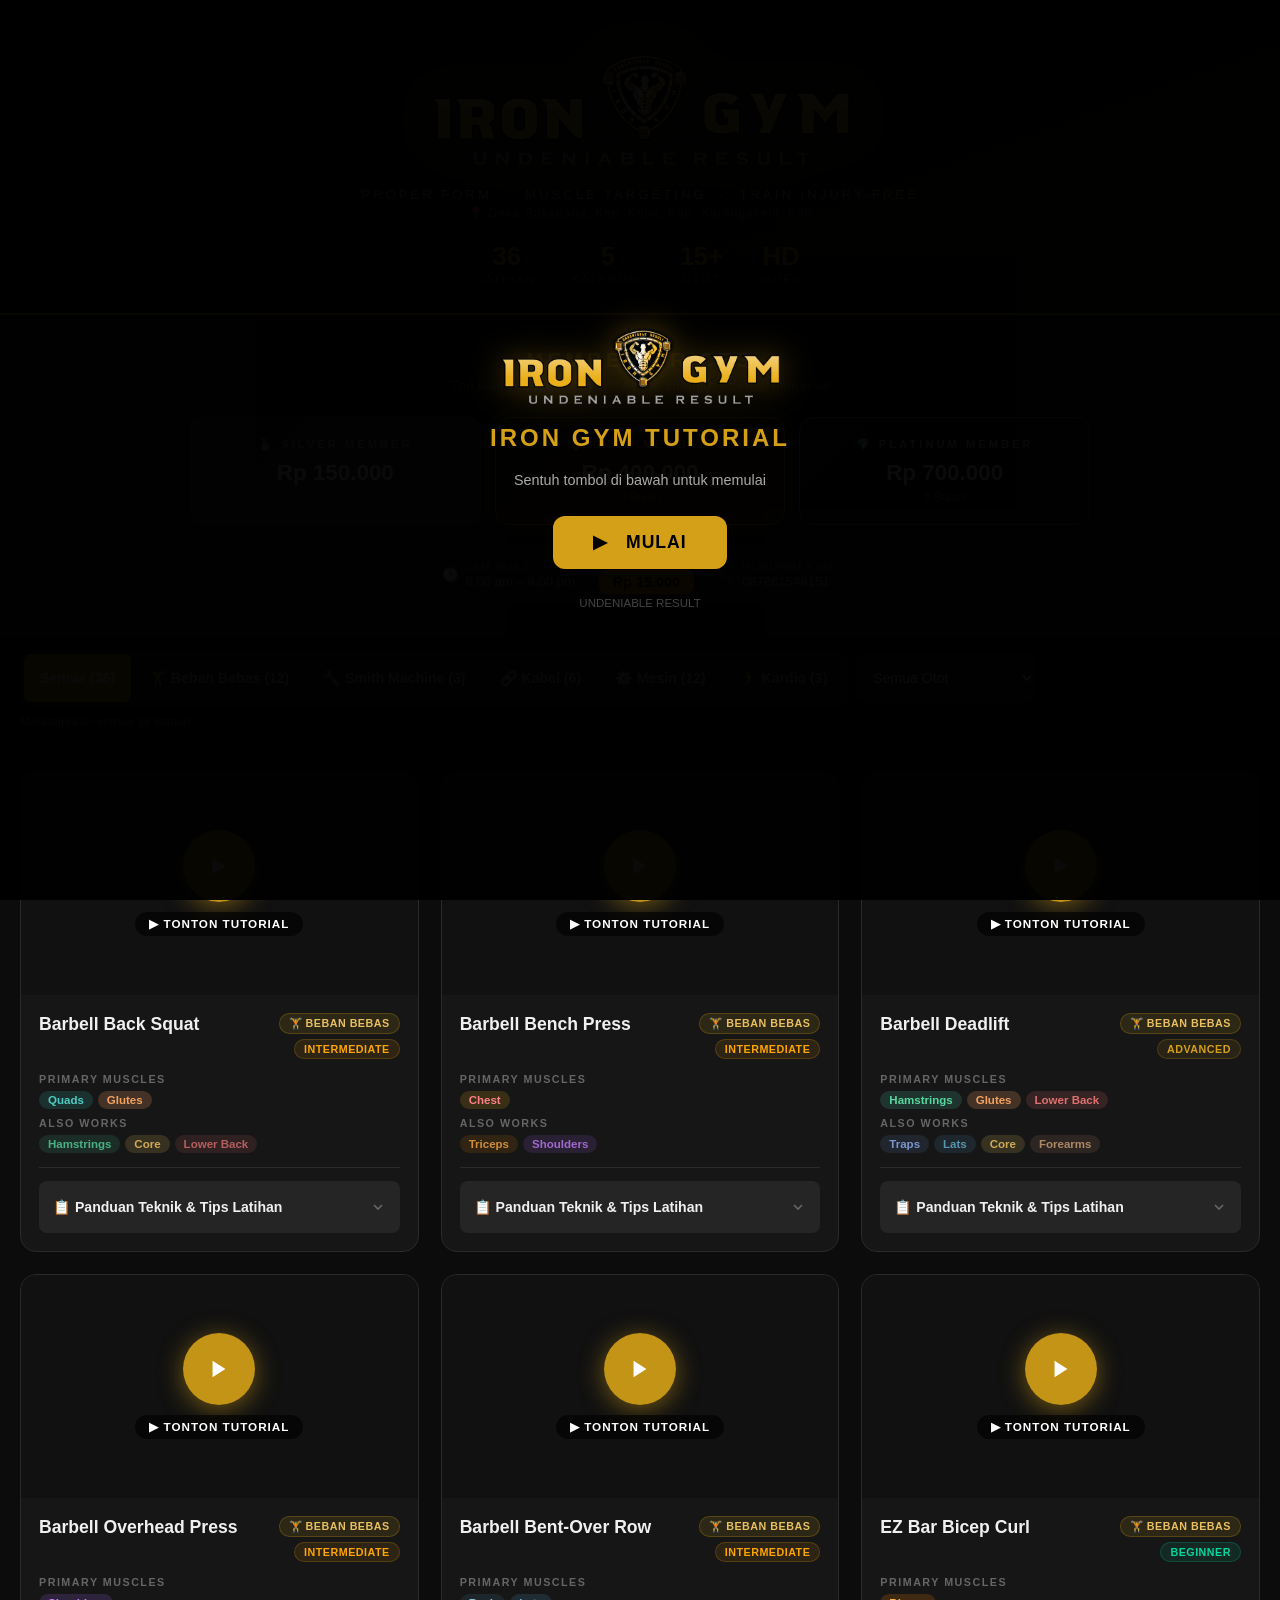
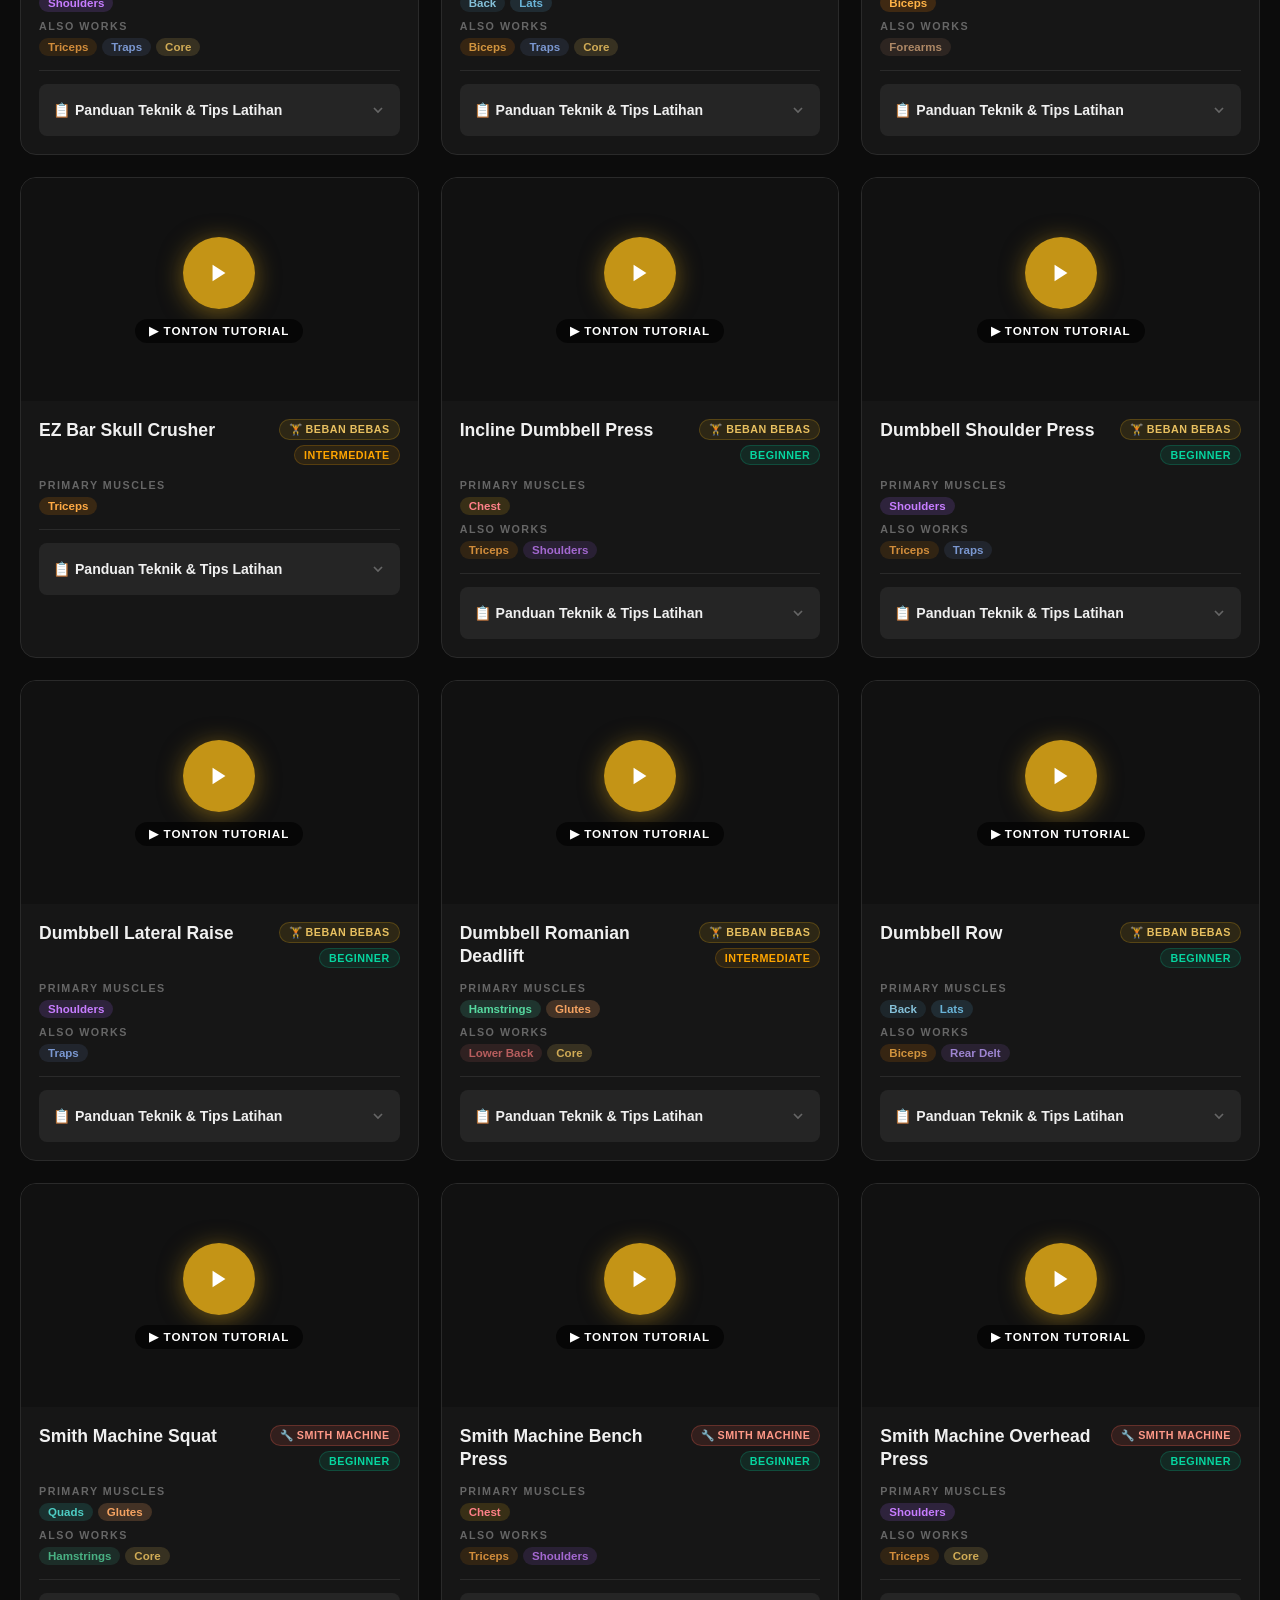
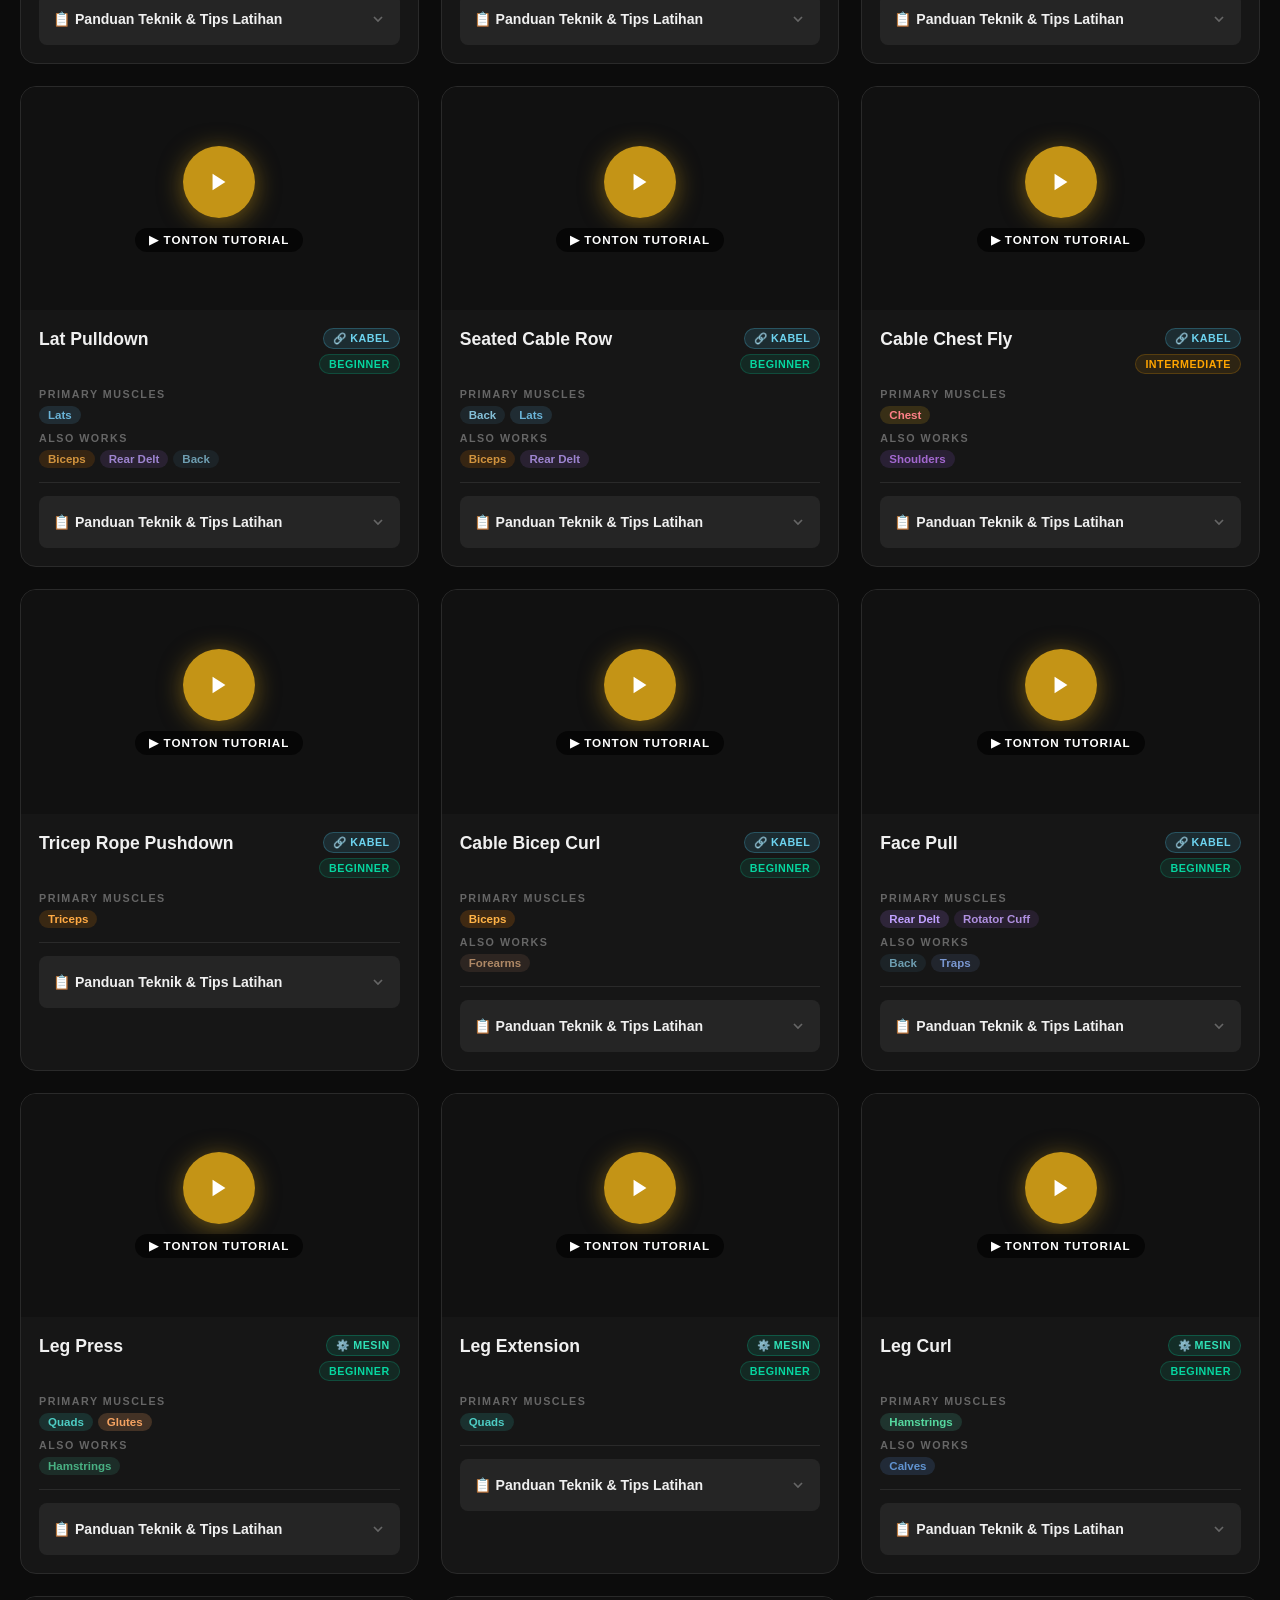
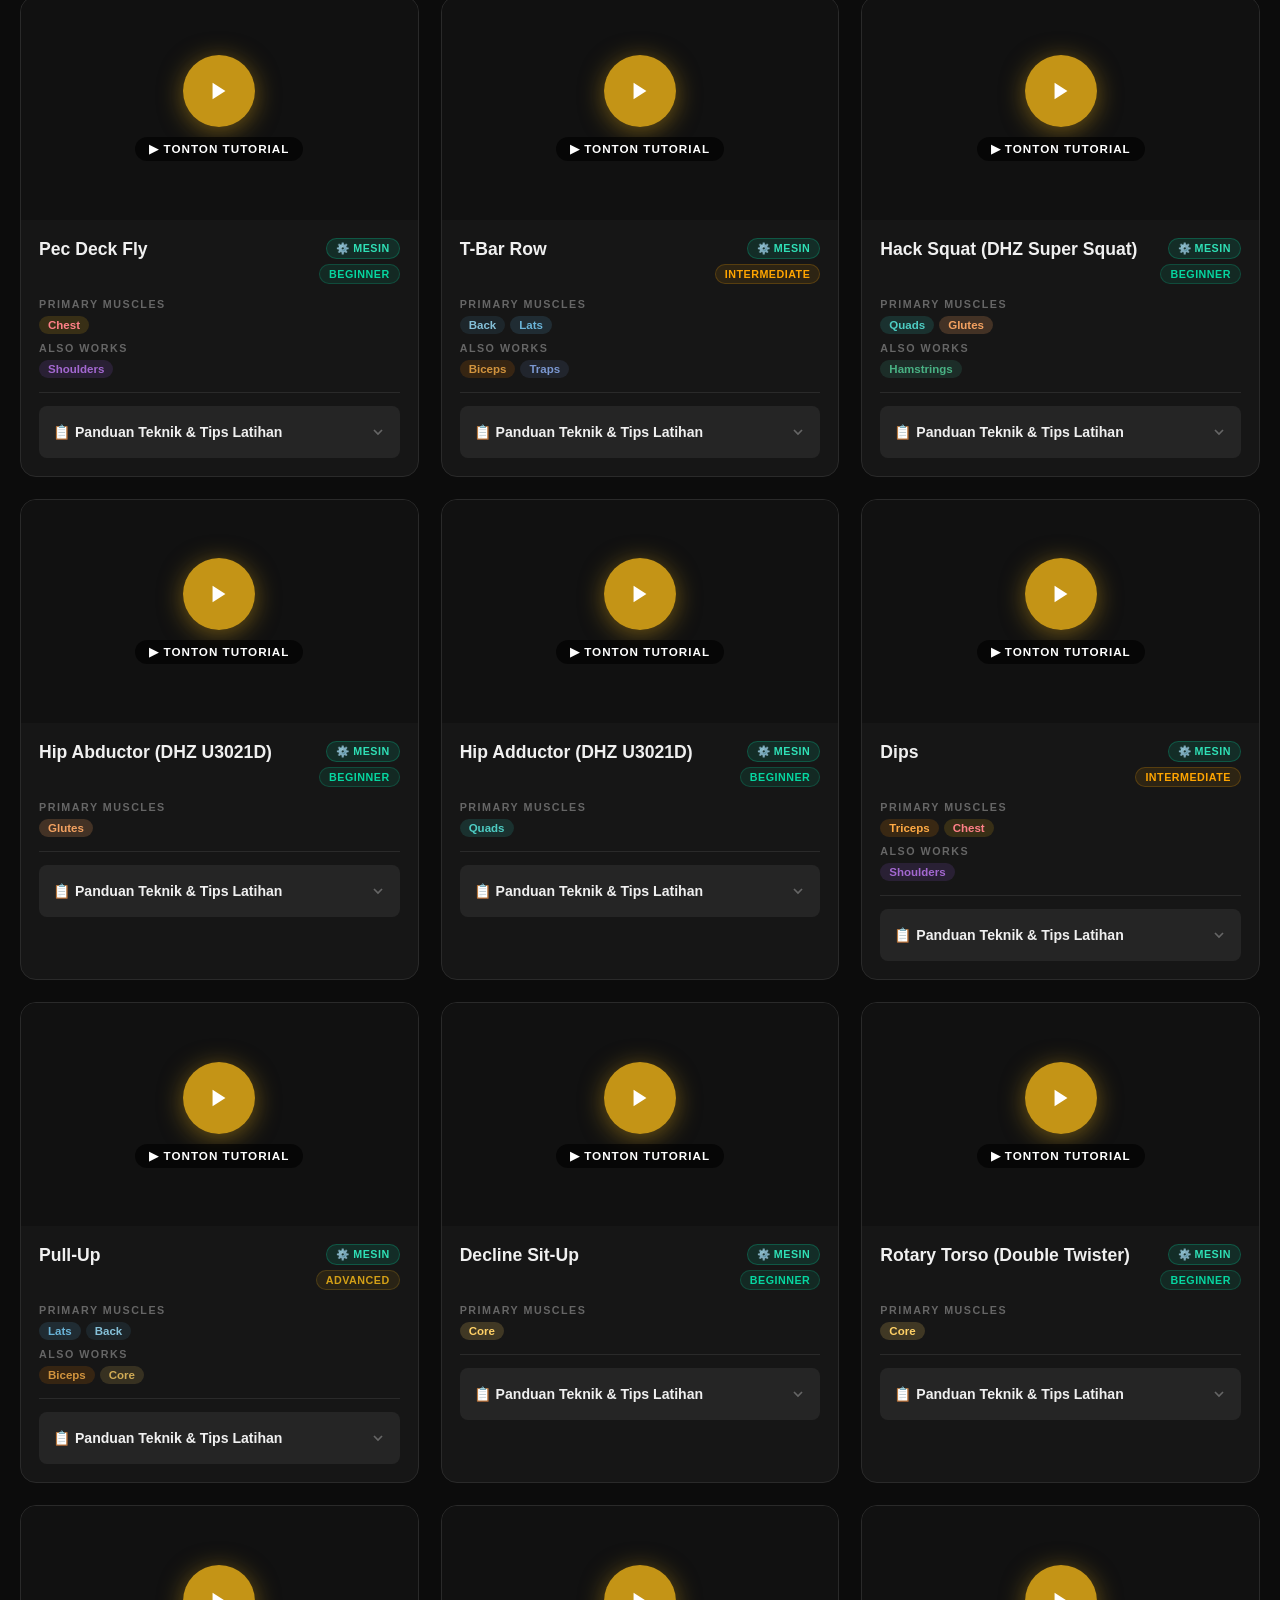
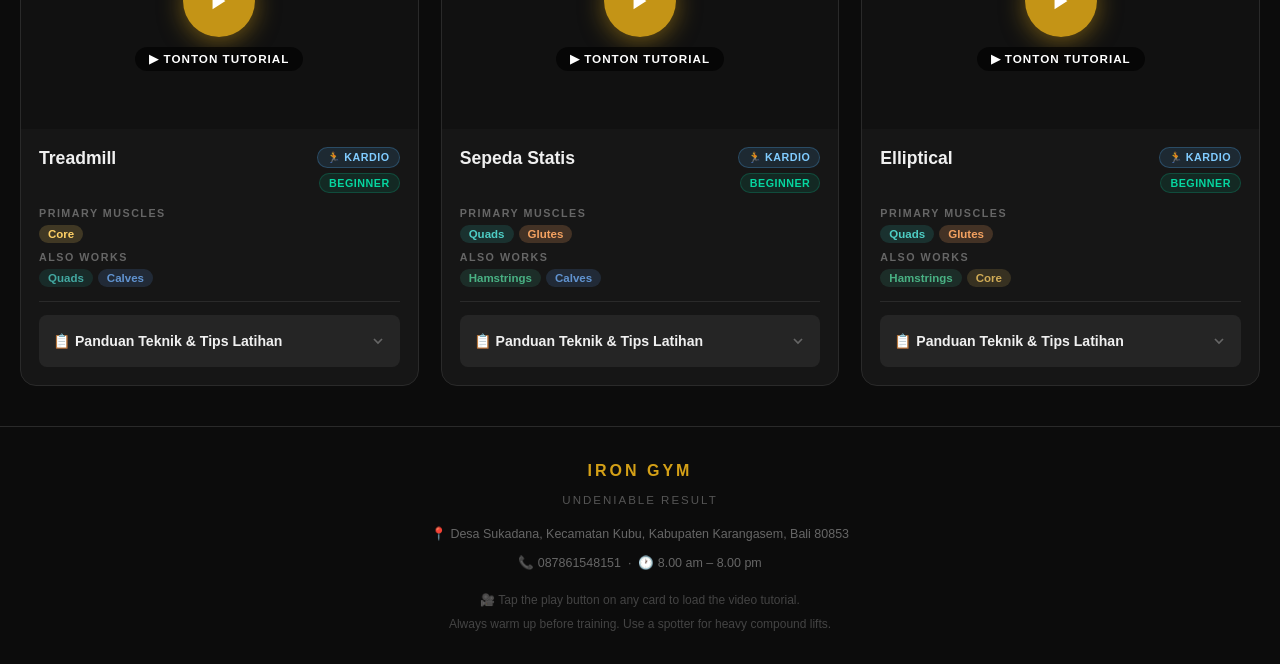
==== commit d3532ee3: "Fix logo display and remove search bar for kiosk mode - Logo in fullscreen prompt now loads correctl" ====
--- a/gym-tutorial.html
+++ b/gym-tutorial.html
@@ -83,7 +83,7 @@
     .filters-inner { max-width: 1400px; margin: 0 auto; display: flex; flex-direction: column; gap: 9px; }
     .frow { display: flex; gap: 9px; align-items: center; flex-wrap: wrap; }
 
-    .search-wrap { flex: 1; min-width: 180px; position: relative; }
+    .search-wrap { display: none; }
     .search-wrap input {
       width: 100%;
       background: var(--surface2);
@@ -358,7 +358,7 @@
     /* Larger touch targets */
     .tabs button { min-height: 48px; padding: 10px 16px; font-size: 0.88rem; }
     .msel { min-height: 48px; font-size: 0.88rem; }
-    .search-wrap input { min-height: 48px; font-size: 1rem; }
+    .search-wrap { display: none; }
     .tips-btn { min-height: 52px; font-size: 0.88rem; }
     .play-btn { width: 72px; height: 72px; }
     .vid-area { cursor: pointer; }
@@ -529,14 +529,7 @@
 <div class="filters">
   <div class="filters-inner">
     <div class="frow">
-      <div class="search-wrap">
-        <span class="s-icon">
-          <svg width="16" height="16" fill="none" stroke="currentColor" stroke-width="2" viewBox="0 0 24 24">
-            <circle cx="11" cy="11" r="8"/><path d="m21 21-4.35-4.35"/>
-          </svg>
-        </span>
-        <input type="text" id="searchInput" placeholder="Cari latihan atau otot..." autocomplete="off">
-      </div>
+
       <div class="tabs" id="catTabs">
         <button class="active" data-cat="all">Semua (36)</button>
         <button data-cat="free-weights">🏋️ Beban Bebas (12)</button>
@@ -1099,7 +1092,7 @@
 ];
 
 // ─── State ──────────────────────────────────────────────────────────────────
-let filterCat = 'all', filterMuscle = '', searchText = '';
+let filterCat = 'all', filterMuscle = '';
 
 const CAT_LBL  = { 'free-weights':'🏋️ Beban Bebas', smith:'🔧 Smith Machine', cable:'🔗 Kabel', machine:'⚙️ Mesin', cardio:'🏃 Kardio' };
 const CAT_CLS  = { 'free-weights':'b-fw', smith:'b-smt', cable:'b-cbl', machine:'b-mch', cardio:'b-crd' };
@@ -1113,14 +1106,13 @@
 
 // ─── Filter ──────────────────────────────────────────────────────────────────
 function filtered() {
-  const q = searchText.toLowerCase();
   return EX.filter(ex => {
     if (filterCat !== 'all' && ex.cat !== filterCat) return false;
     if (filterMuscle) {
       const all = [...ex.pri, ...ex.sec].map(([n]) => n.toLowerCase());
       if (!all.some(m => m.includes(filterMuscle.toLowerCase()))) return false;
     }
-    if (q) {
+    if (false && q) {
       const hay = [ex.name, ...ex.pri.map(m=>m[0]), ...ex.sec.map(m=>m[0])].join(' ').toLowerCase();
       if (!hay.includes(q)) return false;
     }
@@ -1230,11 +1222,11 @@
   document.getElementById('fsPrompt').style.display = 'none';
 }
 
-// Copy logo src into fullscreen prompt
-(function() {
+// Copy logo src into fullscreen prompt (wait for full DOM)
+document.addEventListener('DOMContentLoaded', function() {
   const logo = document.querySelector('.header-logo-img');
   if (logo) document.getElementById('fsLogo').src = logo.src;
-})();
+});
 
 // ─── Admin (long-press logo 3 sec) ───────────────────────────────────────────
 let _holdTimer = null, _holdInterval = null, _holdProgress = 0;
@@ -1323,12 +1315,6 @@
 document.getElementById('muscleSel').addEventListener('change', e => {
   filterMuscle = e.target.value;
   render();
-});
-
-let debounce;
-document.getElementById('searchInput').addEventListener('input', e => {
-  clearTimeout(debounce);
-  debounce = setTimeout(() => { searchText = e.target.value; render(); }, 200);
 });
 
 // ─── Init ─────────────────────────────────────────────────────────────────────
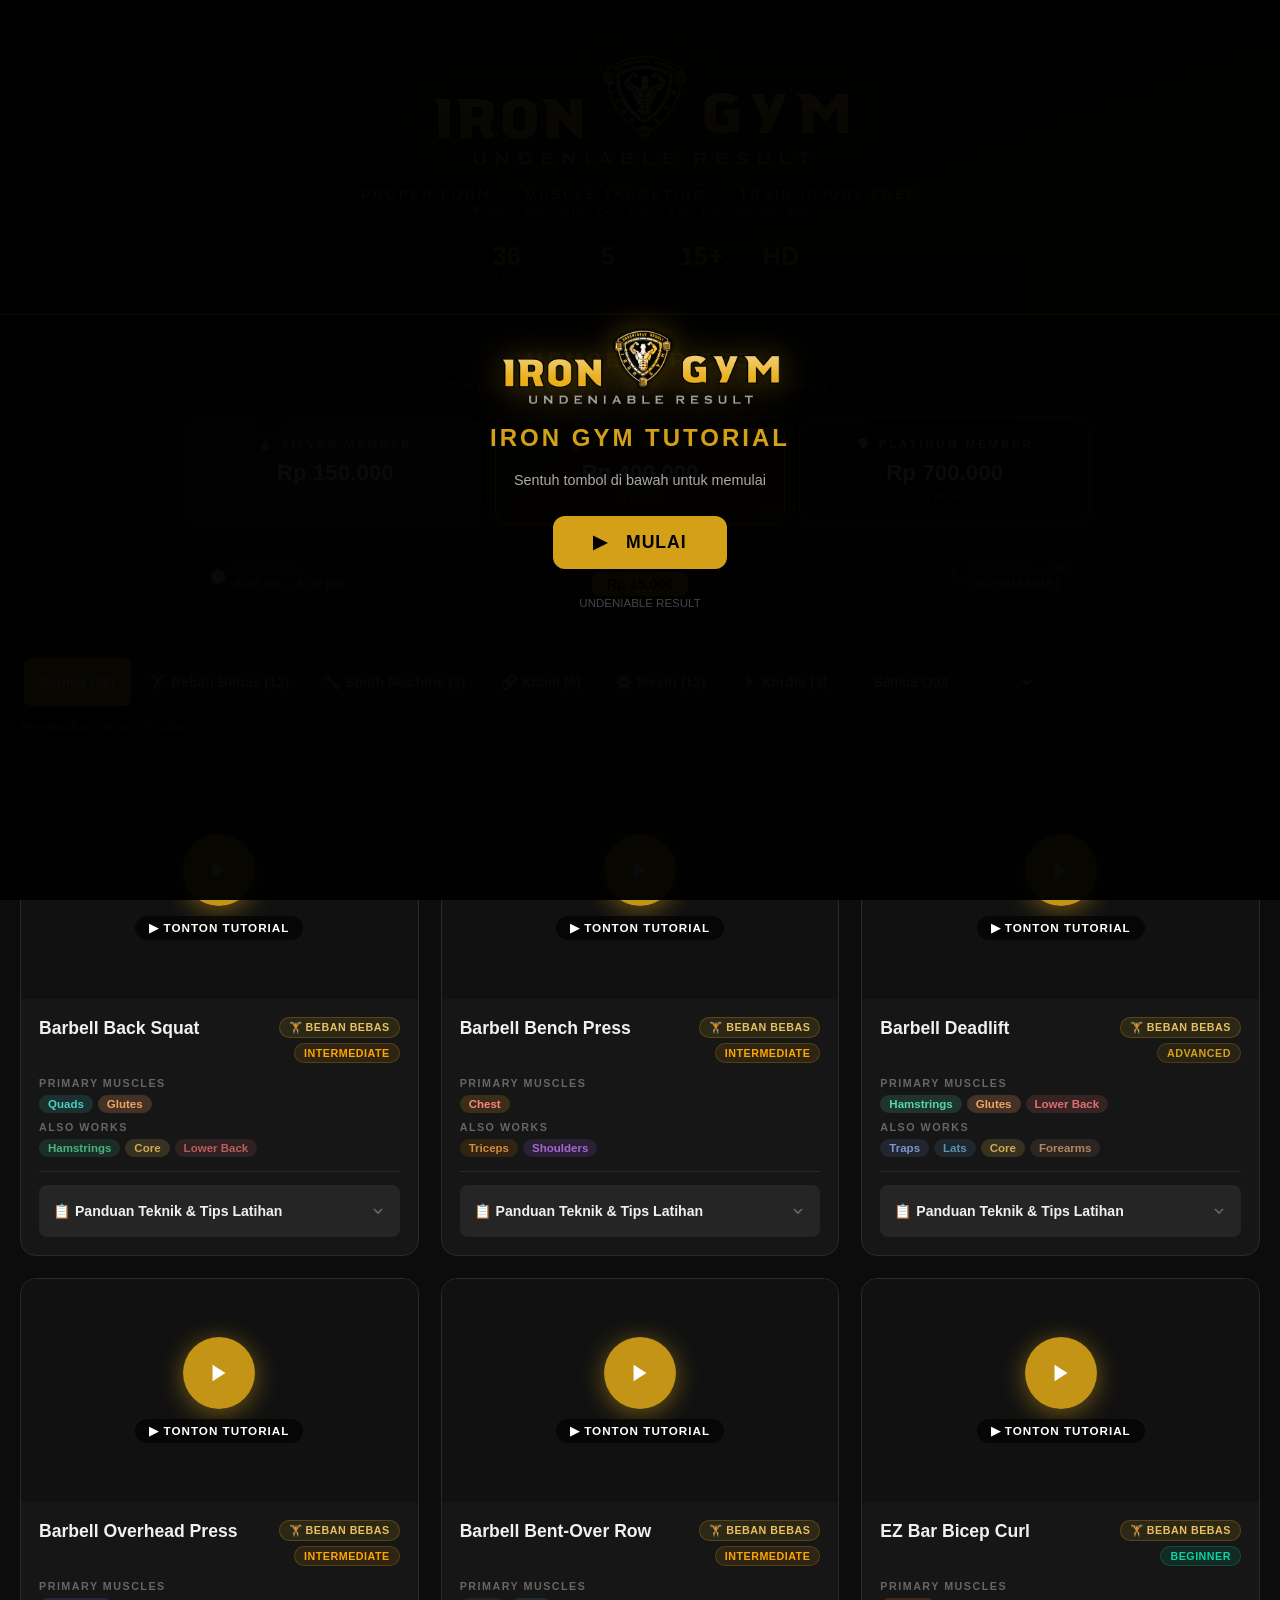
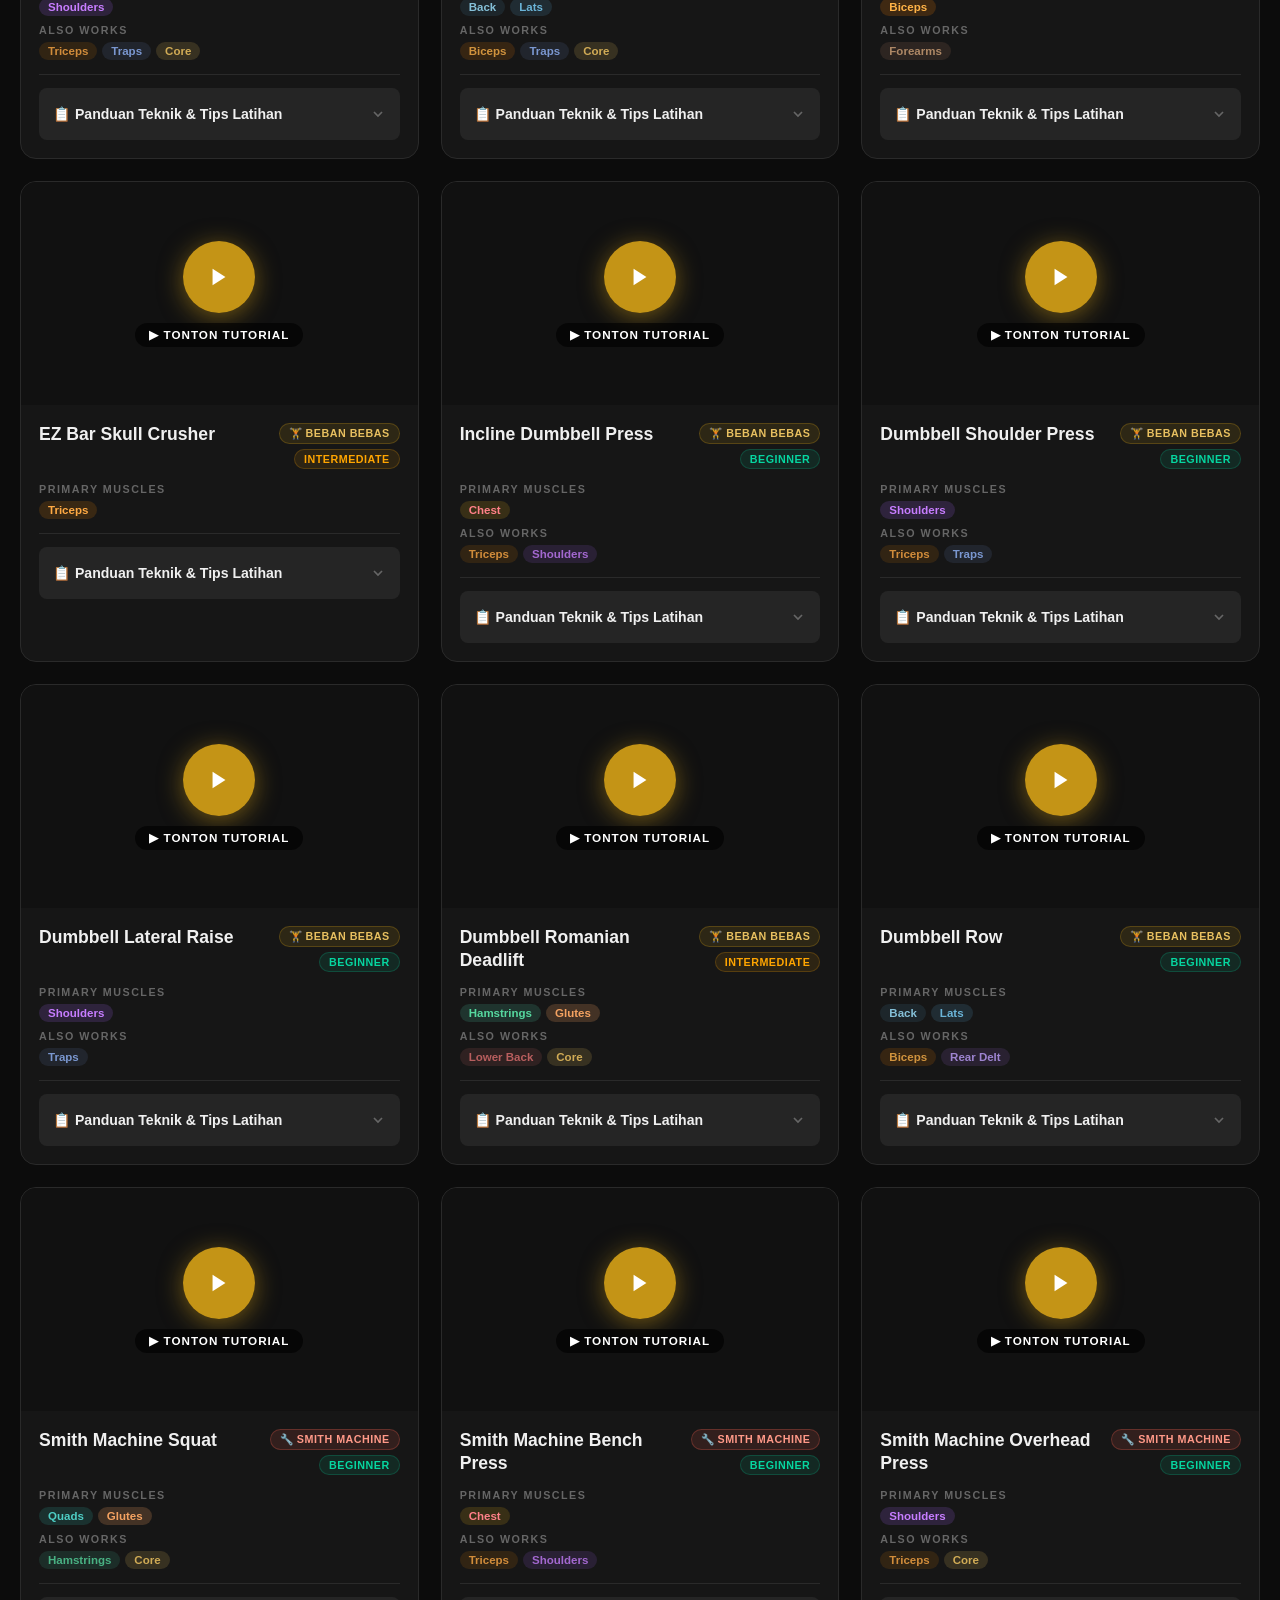
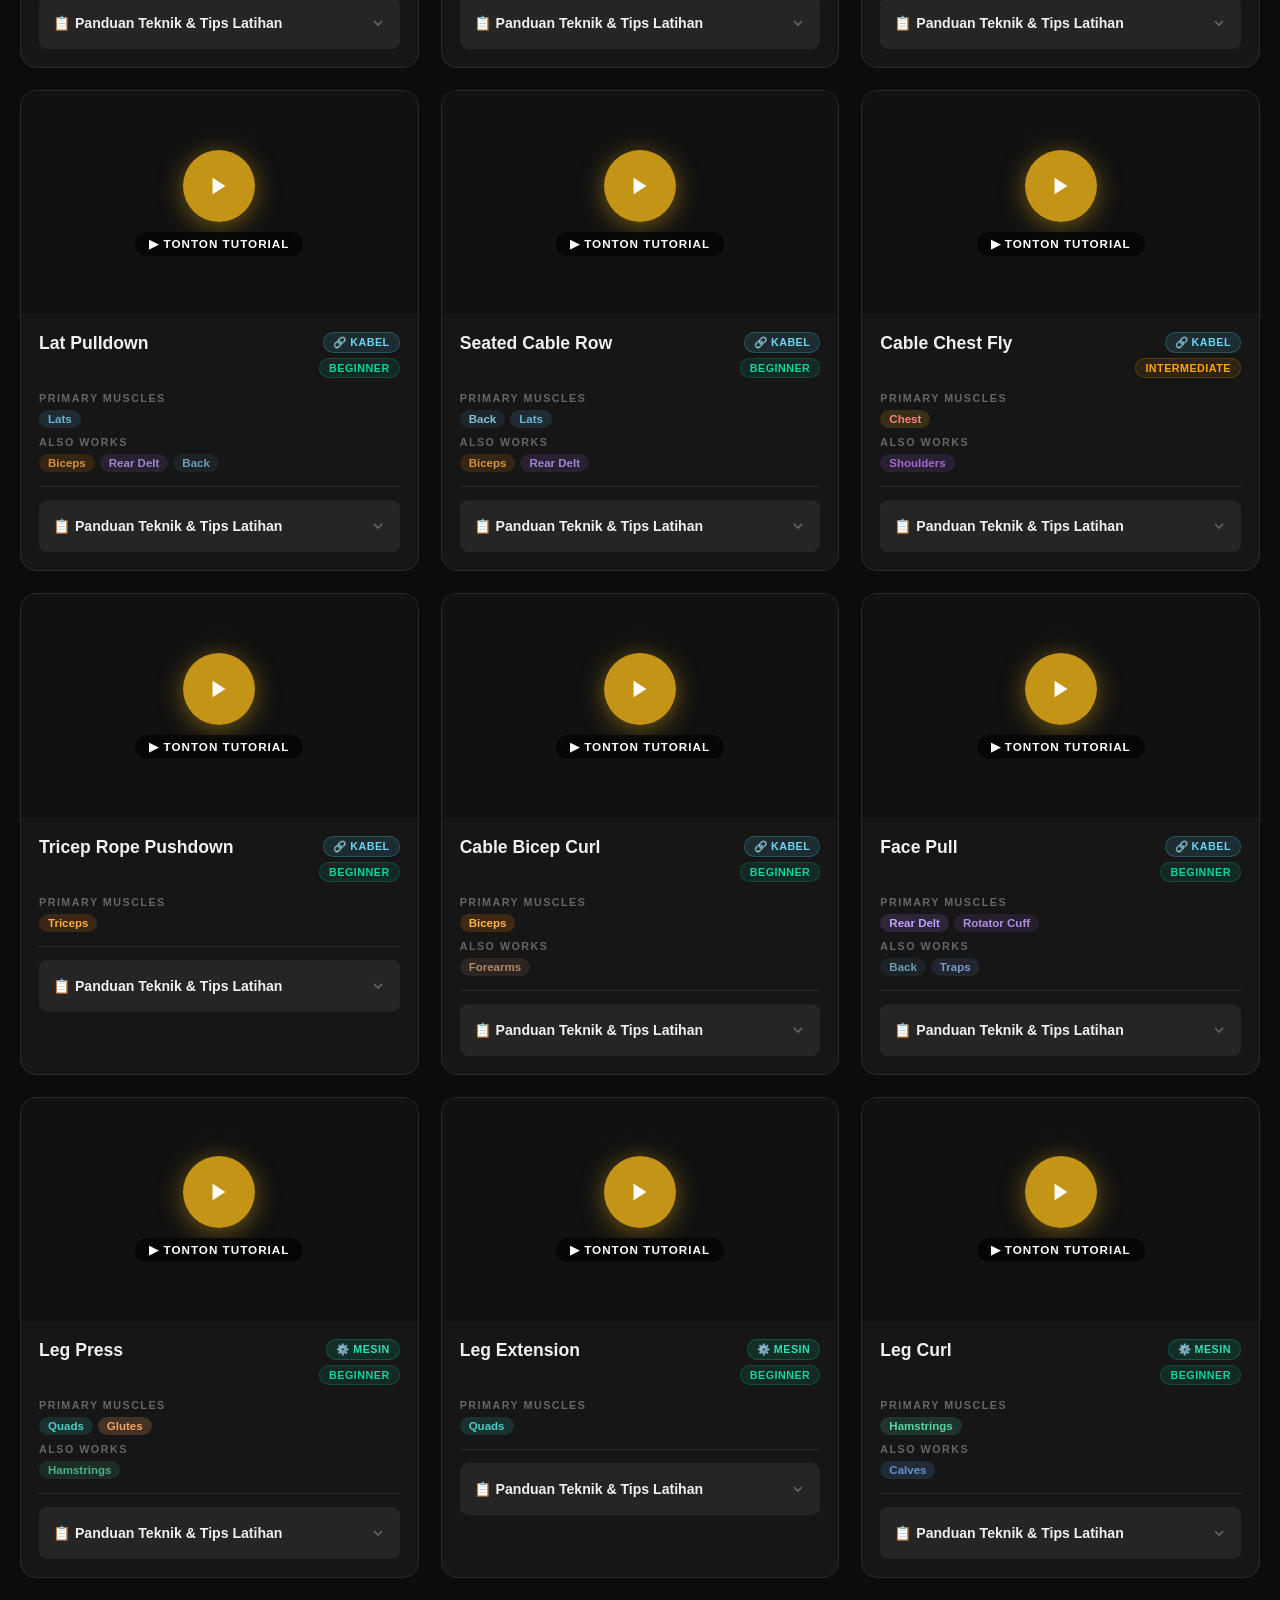
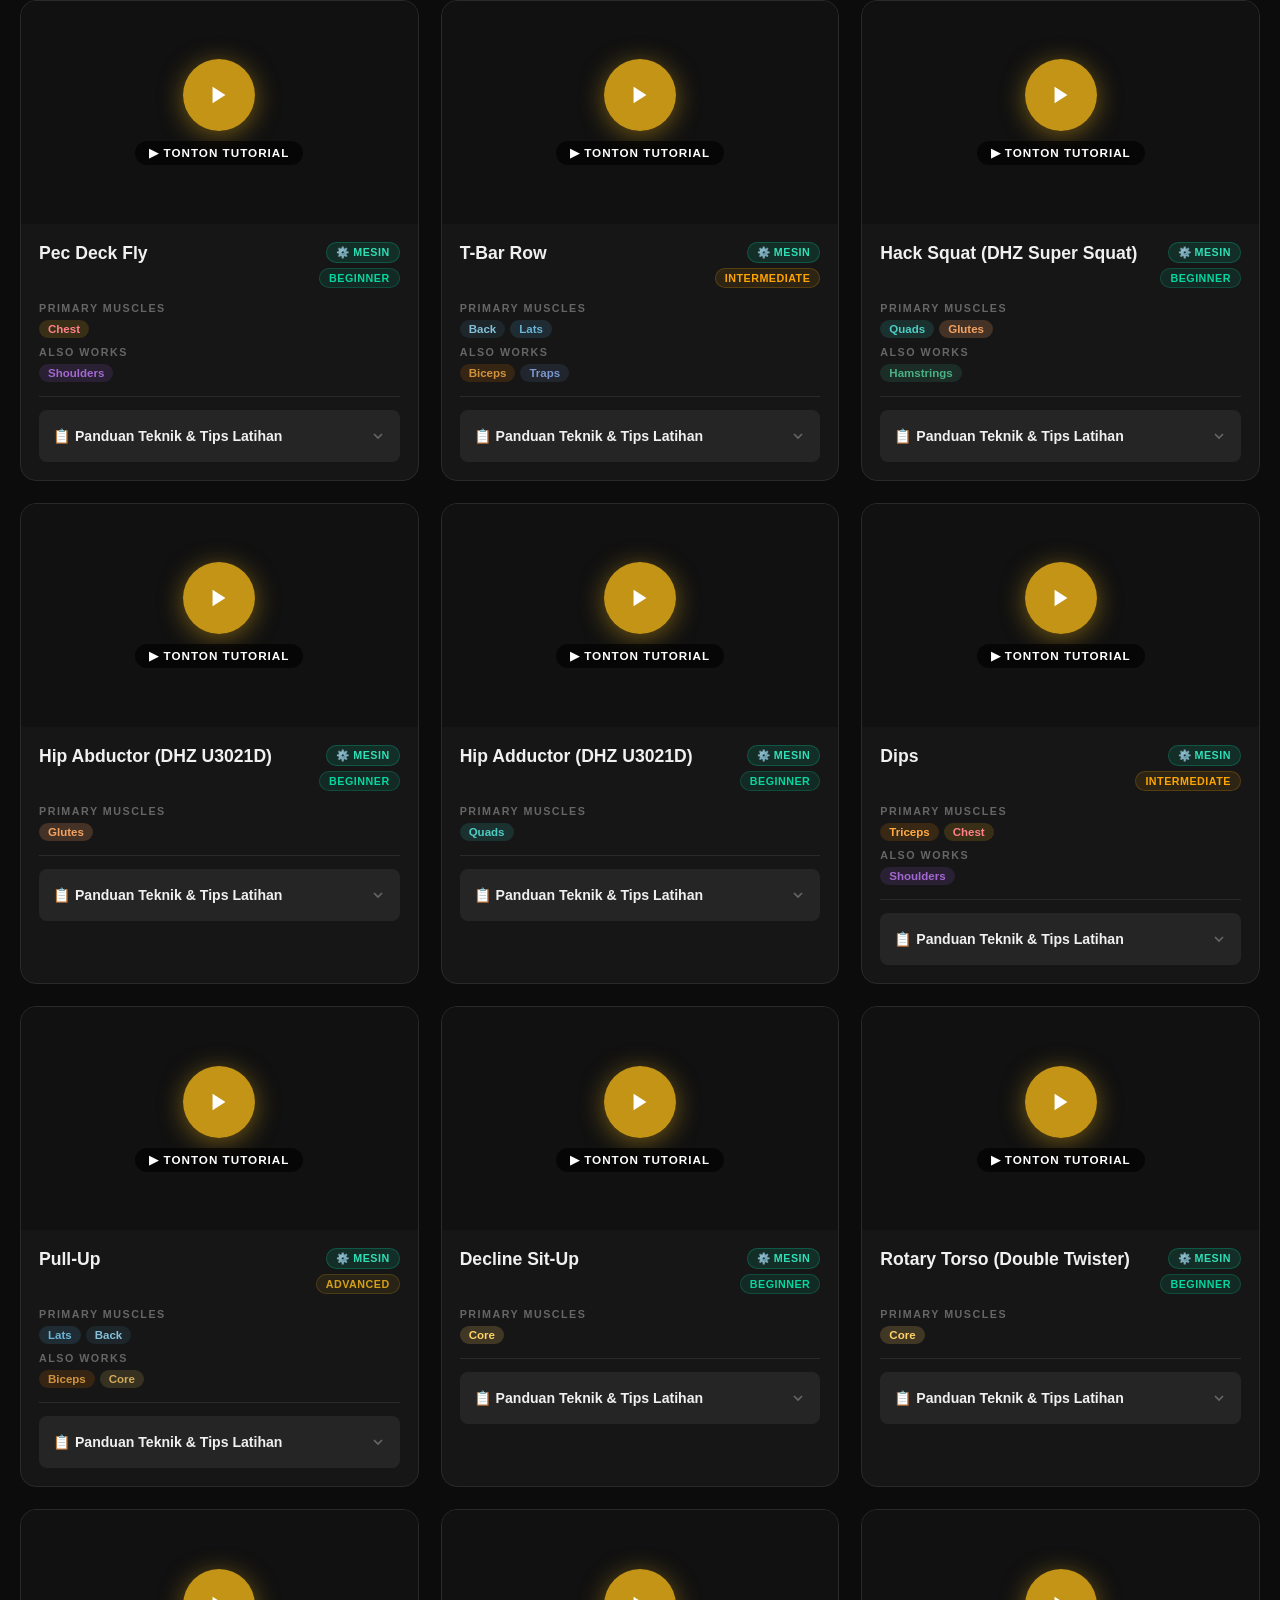
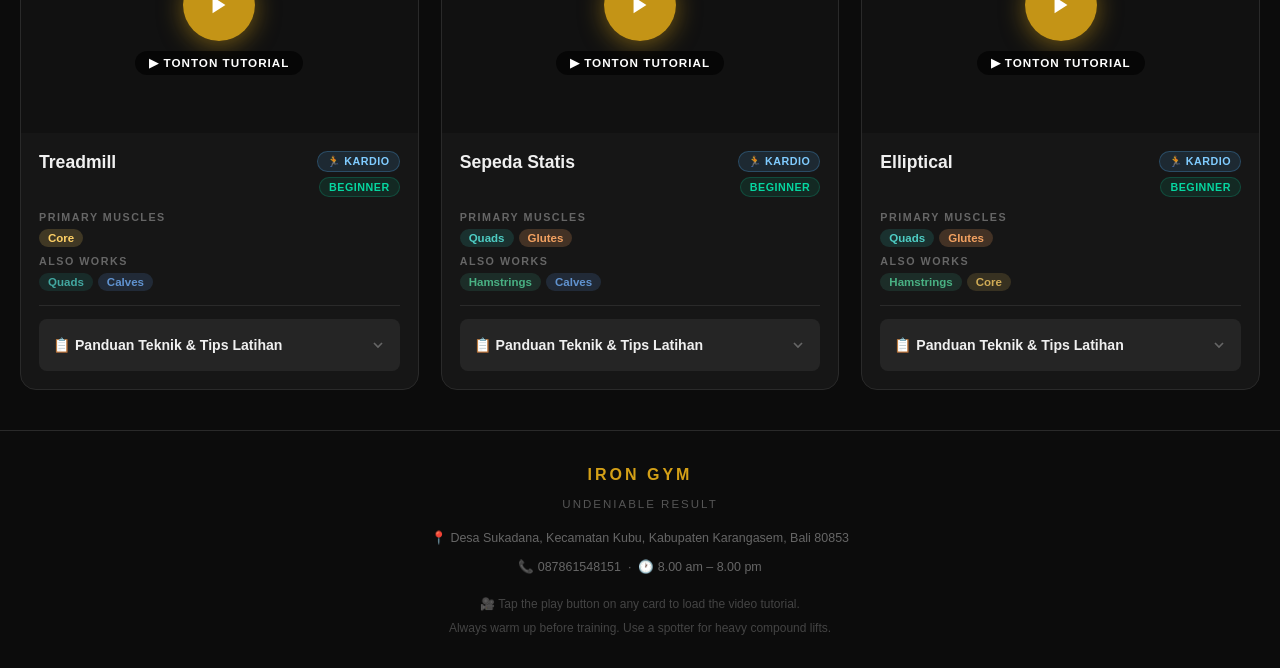
==== commit 3d6c40ff: "Fix price overlap, YouTube logo escape, and scrollbar - Day Pass row now uses CSS grid (1fr auto 1fr" ====
--- a/gym-tutorial.html
+++ b/gym-tutorial.html
@@ -324,17 +324,19 @@
       font-size: 0.75rem; color: var(--text3);
     }
     .mem-info-row {
-      display: flex;
-      justify-content: center;
+      display: grid;
+      grid-template-columns: 1fr auto 1fr;
       align-items: center;
-      gap: 24px;
-      flex-wrap: wrap;
-      padding: 14px 16px;
+      gap: 16px;
+      padding: 16px 20px;
       background: var(--surface2);
       border-radius: 12px;
       font-size: 0.82rem;
     }
     .mem-info-item { display: flex; align-items: center; gap: 8px; color: var(--text2); }
+    .mem-info-item:first-child { justify-content: flex-start; }
+    .mem-info-item:nth-child(2) { justify-content: center; }
+    .mem-info-item:last-child { justify-content: flex-end; }
     .mem-info-item span.label { color: var(--text3); font-size: 0.72rem; text-transform: uppercase; letter-spacing: 1px; }
     .day-pass-badge {
       background: #D4A017; color: #000;
@@ -394,10 +396,16 @@
       position: fixed; inset: 0; z-index: 15000;
       background: #000;
       flex-direction: column;
-    }
+      overflow: hidden;
+    }
+    body.vid-open { overflow: hidden; }
     #vidOverlay.open { display: flex; }
-    #vidOverlay iframe {
-      flex: 1; width: 100%; border: none;
+    #vidIframeWrap { flex: 1; position: relative; width: 100%; overflow: hidden; }
+    #vidIframeWrap iframe { width: 100%; height: 100%; border: none; display: block; }
+    #ytLogoBlock {
+      position: absolute; bottom: 0; right: 0;
+      width: 110px; height: 46px;
+      background: #000; z-index: 1; pointer-events: all;
     }
     #vidCloseBar {
       background: #111;
@@ -1202,10 +1210,12 @@
   document.getElementById('vidIframe').src =
     'https://www.youtube-nocookie.com/embed/' + vid + '?autoplay=1&rel=0&modestbranding=1&playsinline=1';
   document.getElementById('vidOverlay').classList.add('open');
+  document.body.classList.add('vid-open');
 }
 
 function closeVid() {
   document.getElementById('vidOverlay').classList.remove('open');
+  document.body.classList.remove('vid-open');
   document.getElementById('vidIframe').src = '';
 }
 
@@ -1335,7 +1345,10 @@
 
 <!-- ─── Video Overlay ─── -->
 <div id="vidOverlay">
-  <iframe id="vidIframe" allow="autoplay; fullscreen" allowfullscreen></iframe>
+  <div id="vidIframeWrap">
+    <iframe id="vidIframe" allow="autoplay; fullscreen" allowfullscreen></iframe>
+    <div id="ytLogoBlock"></div>
+  </div>
   <div id="vidCloseBar">
     <span id="vidTitle"></span>
     <button id="vidCloseBtn" ontouchstart="closeVid()" onclick="closeVid()">✕ Tutup Video</button>
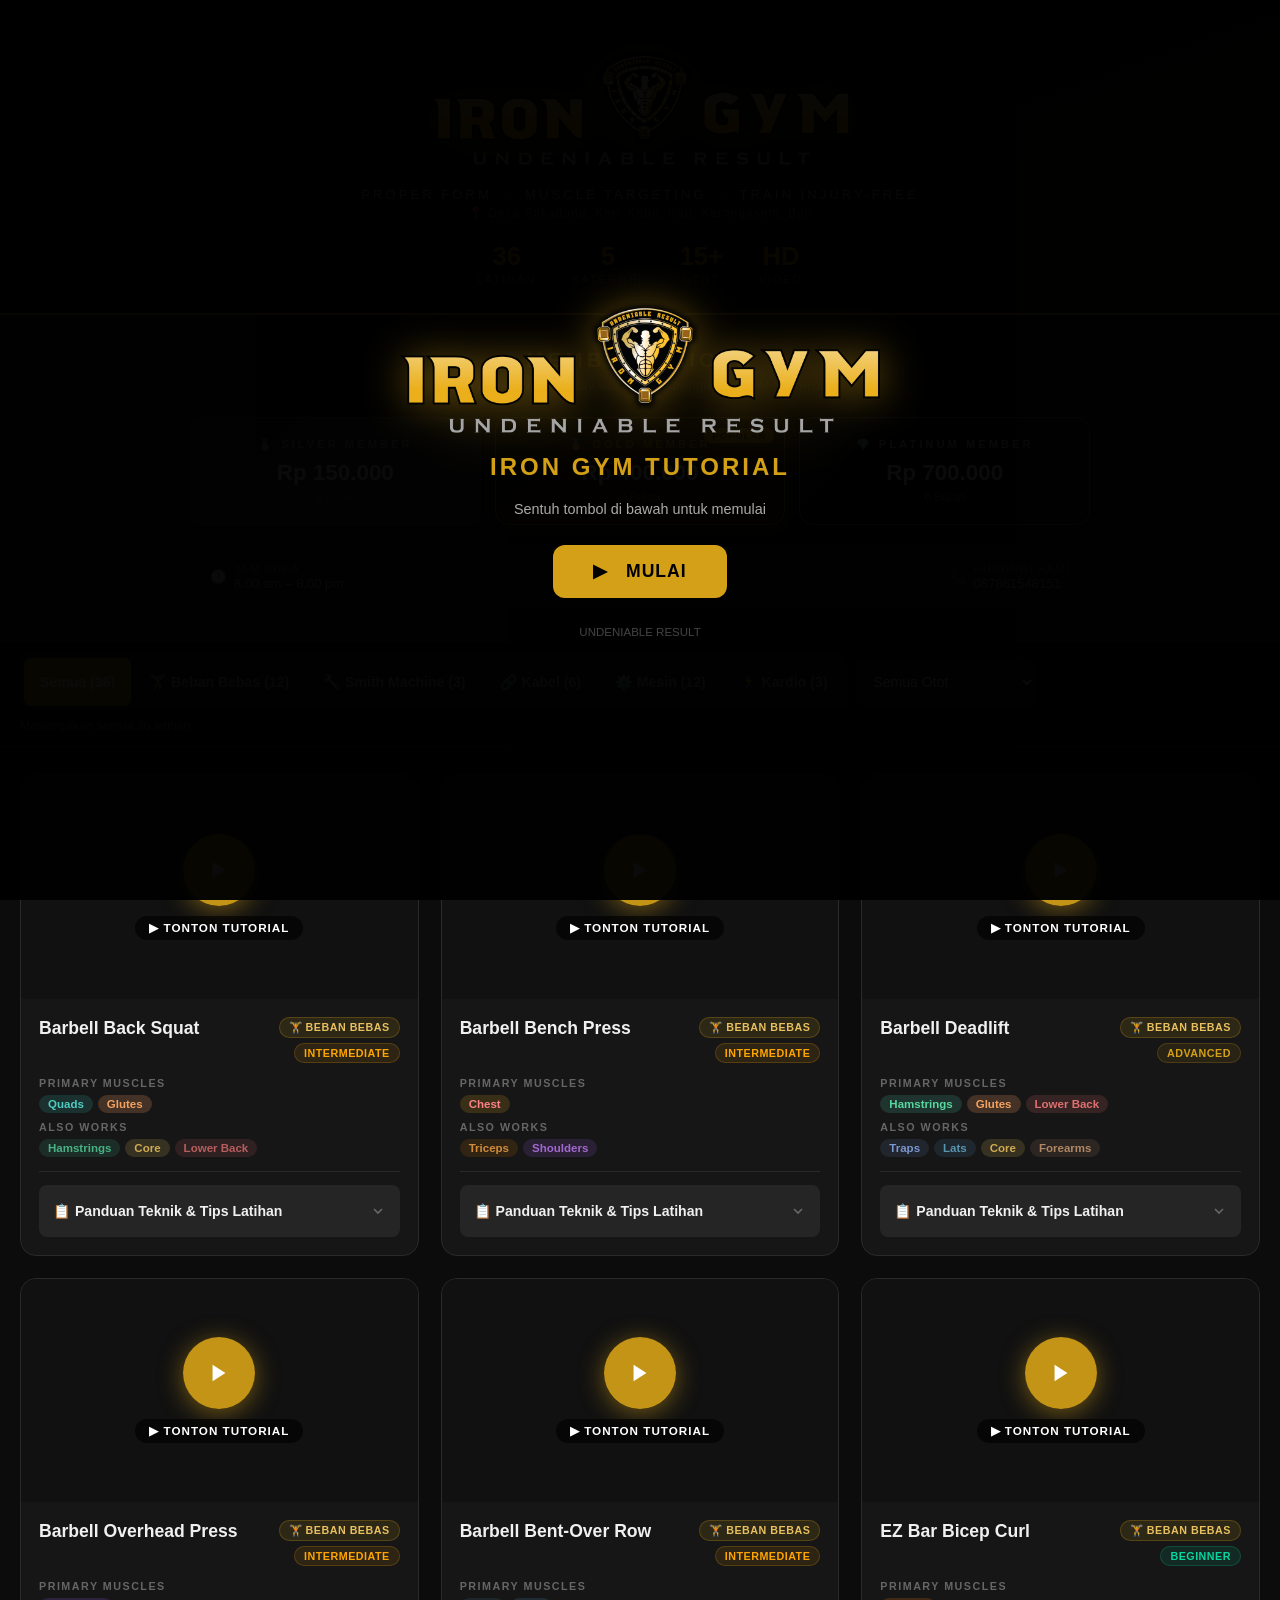
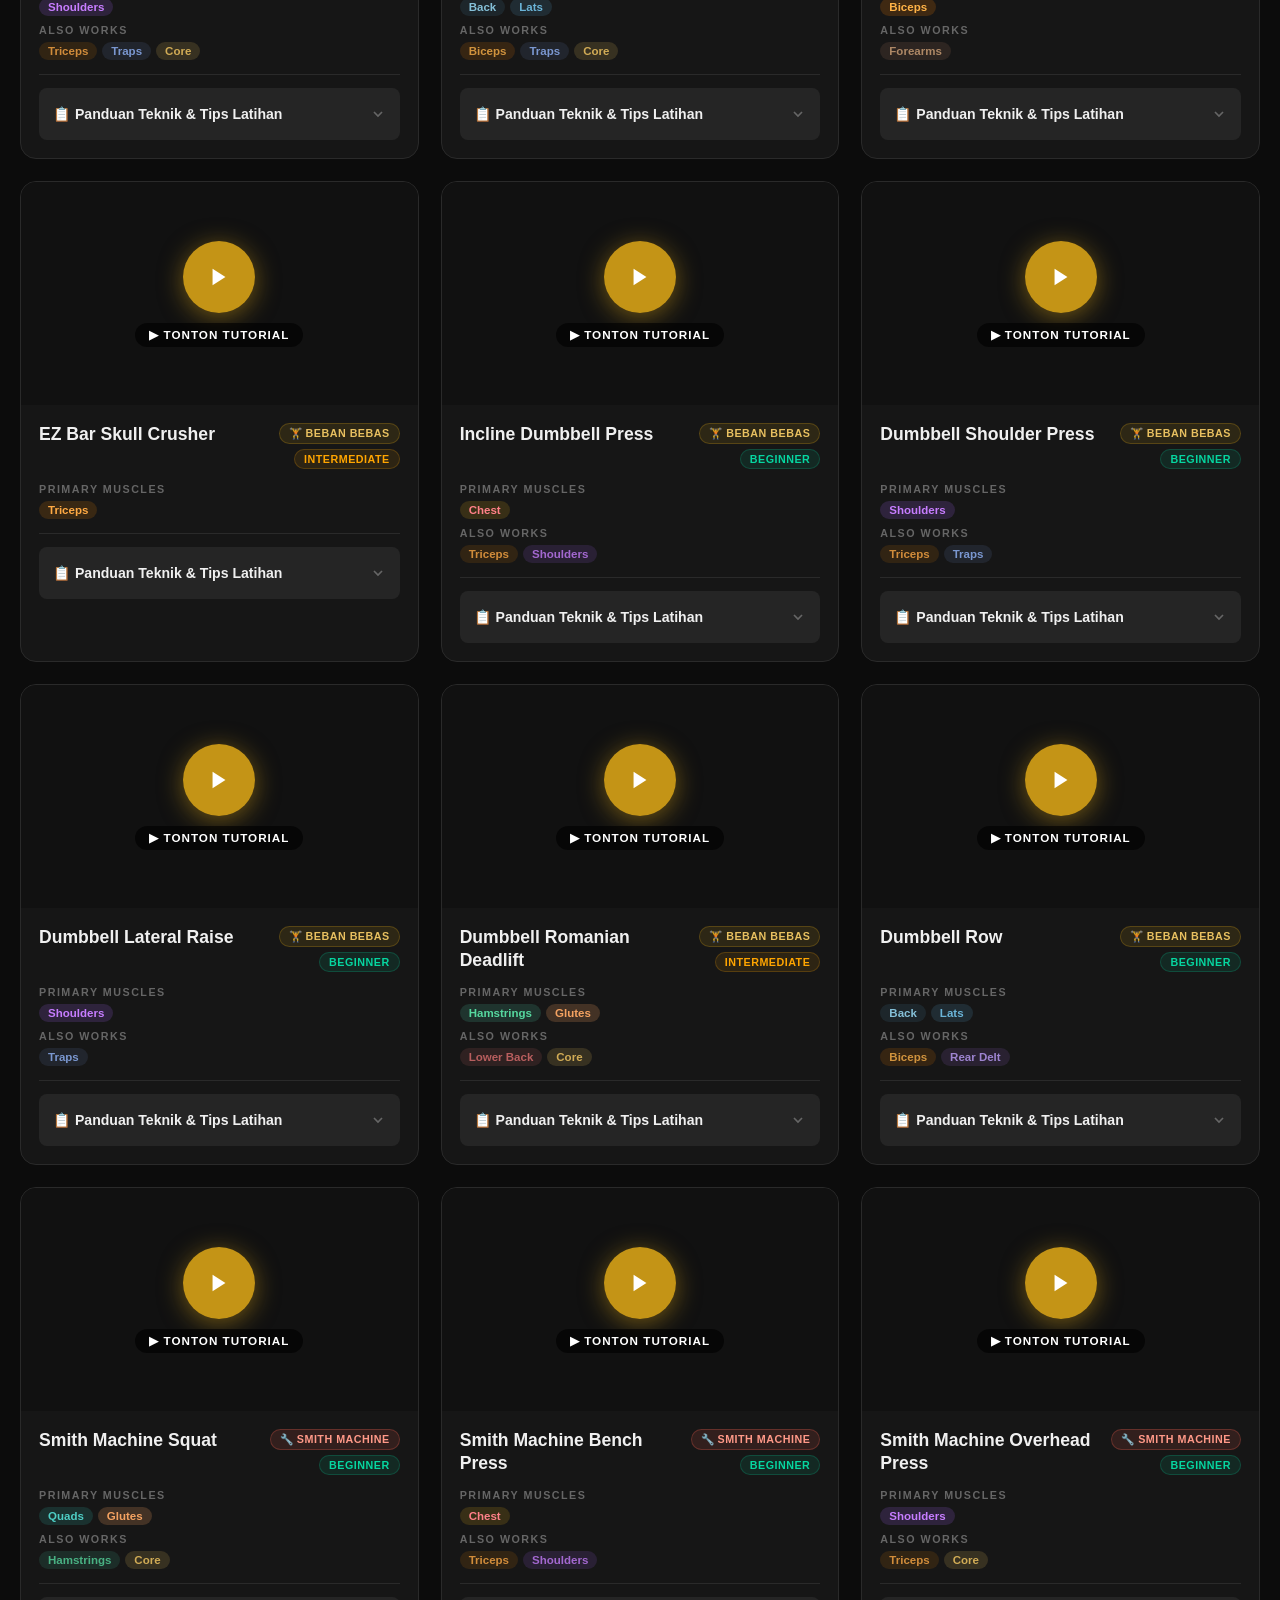
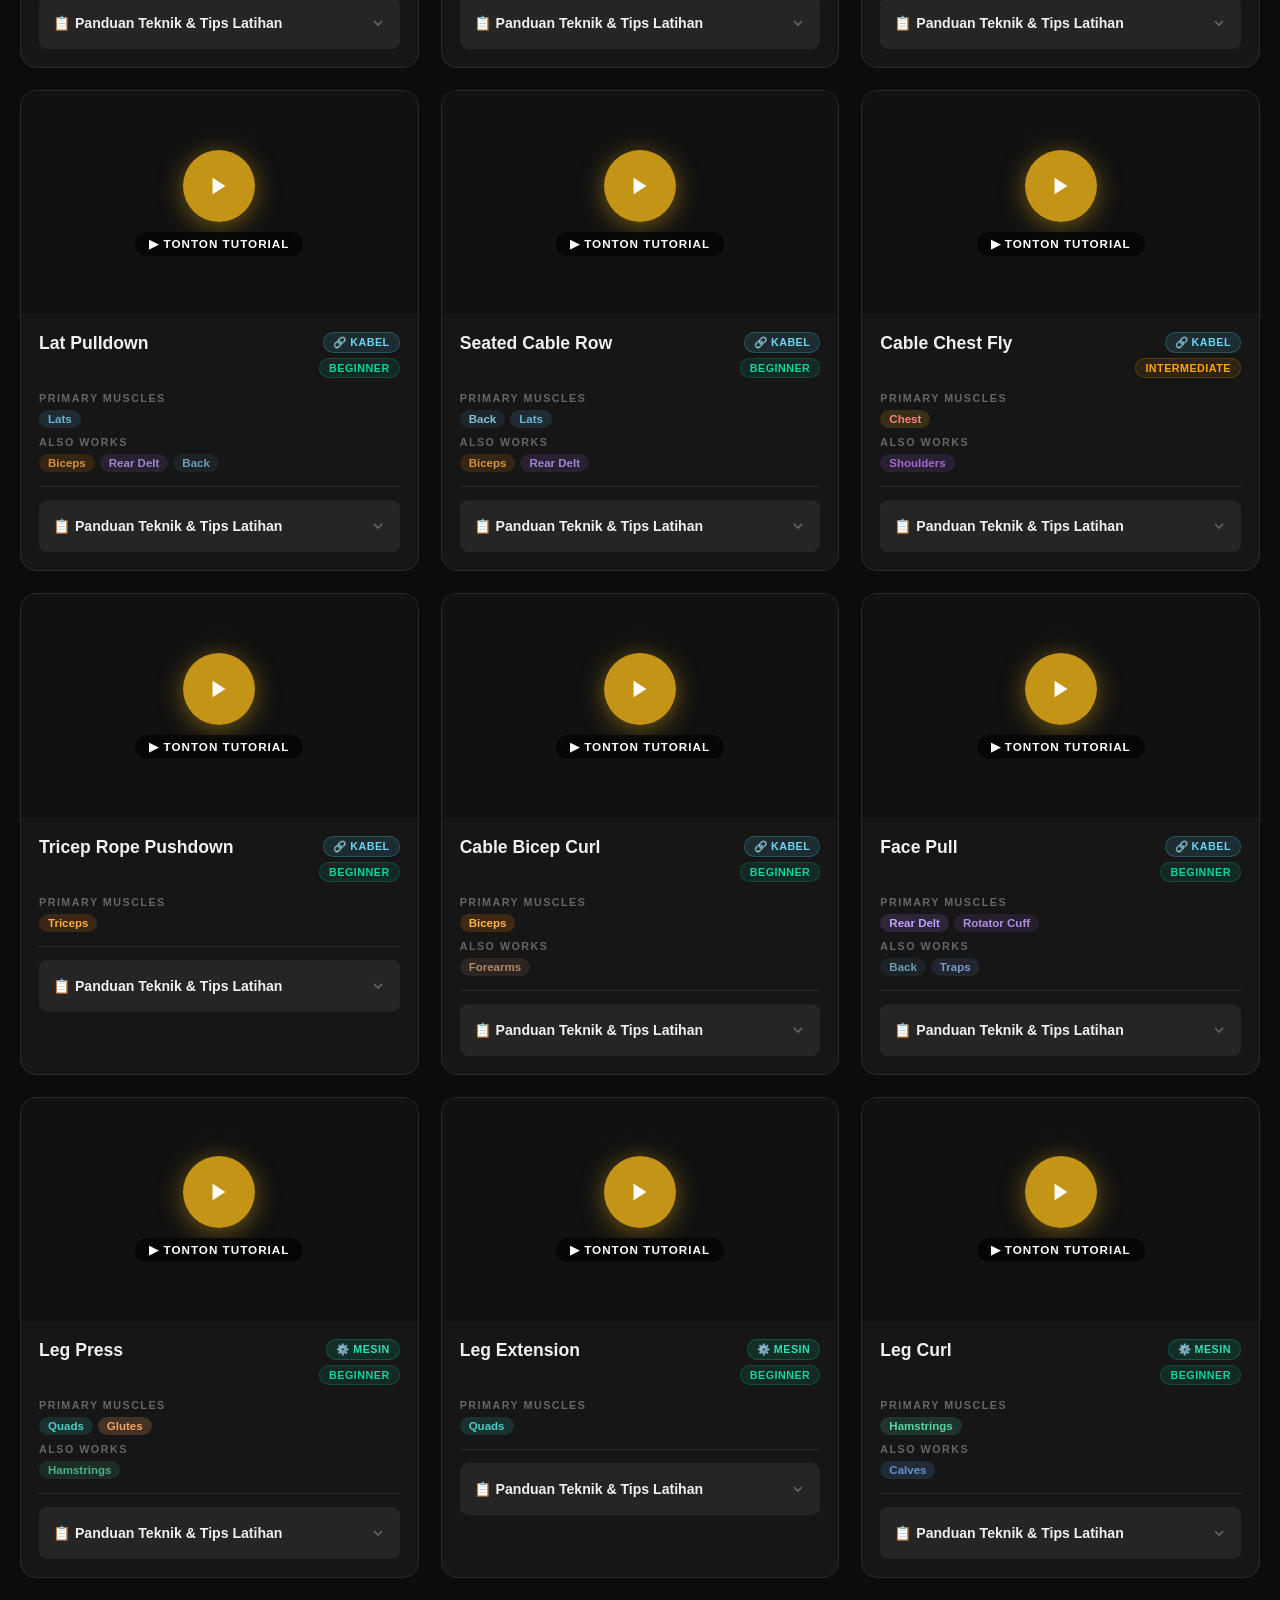
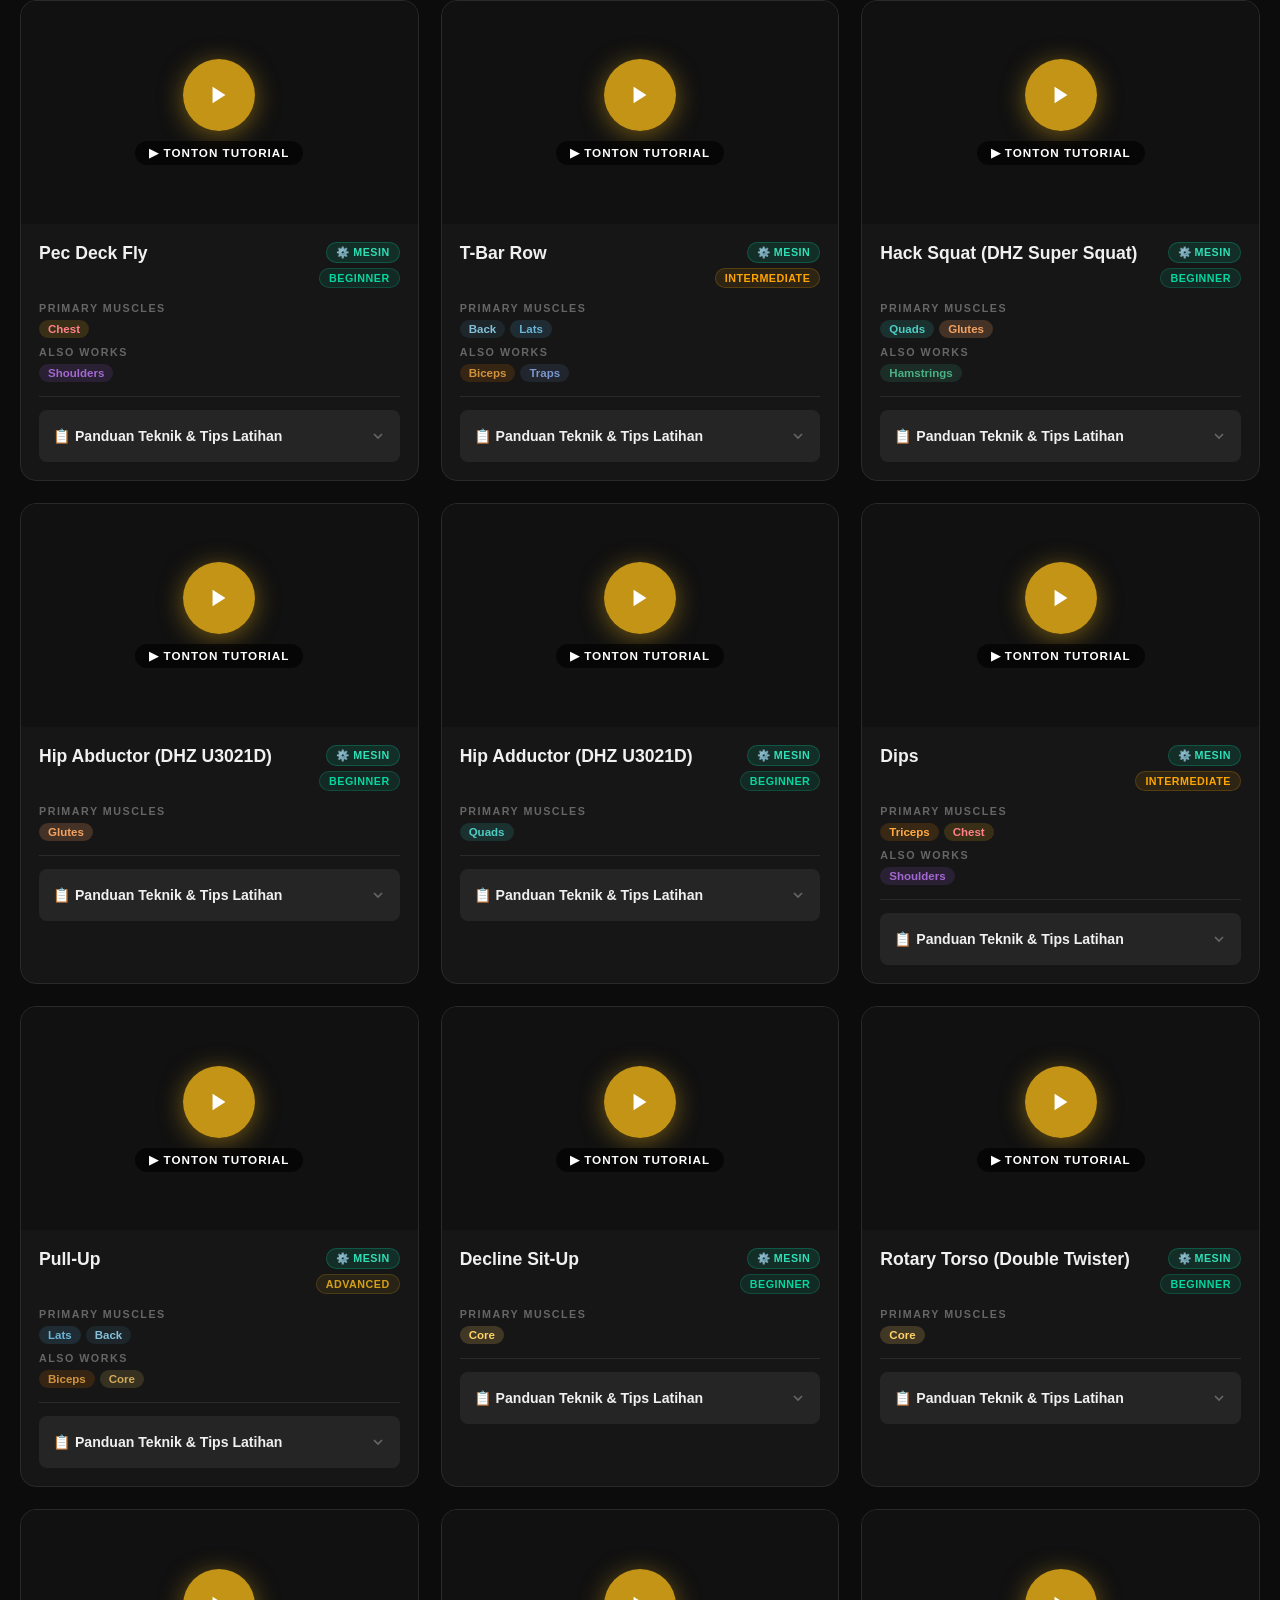
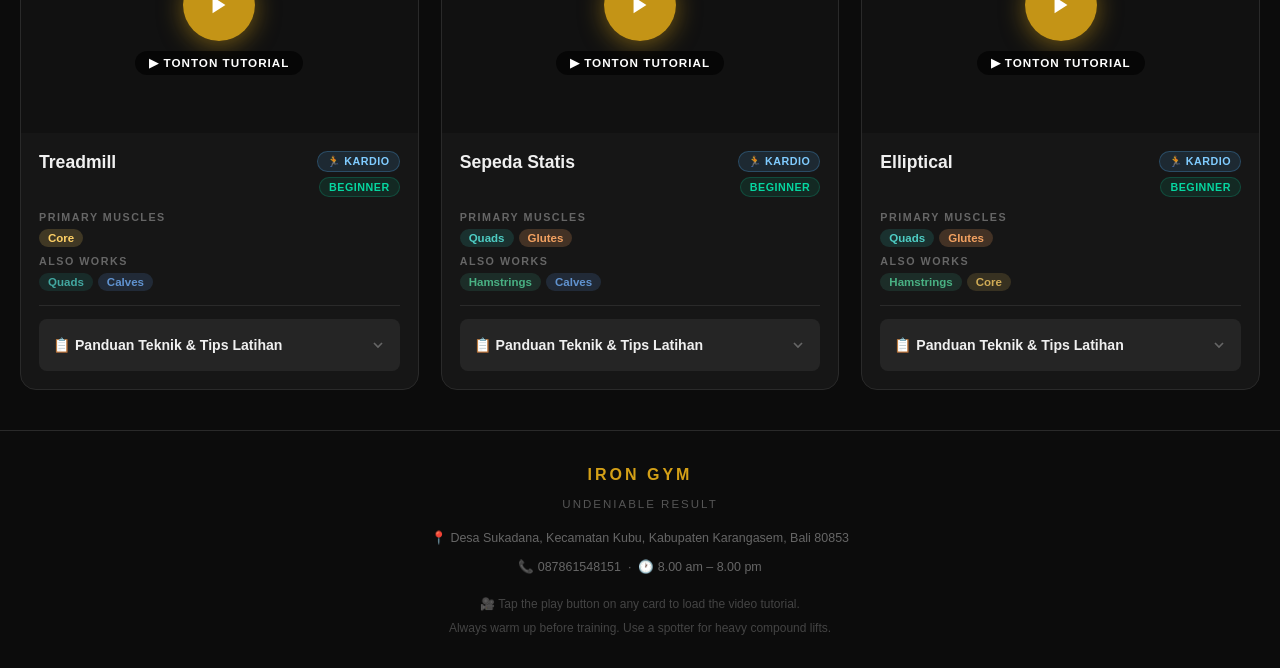
==== commit d34b6532: "Improve logo placement: bigger on launch screen, added to video bar - Launch screen logo increased t" ====
--- a/gym-tutorial.html
+++ b/gym-tutorial.html
@@ -378,7 +378,7 @@
       align-items: center; justify-content: center; gap: 20px;
       text-align: center; padding: 32px;
     }
-    #fsPrompt img { max-width: 280px; height: auto; filter: drop-shadow(0 2px 16px rgba(212,160,23,0.4)); }
+    #fsPrompt img { max-width: 480px; width: 80vw; height: auto; filter: drop-shadow(0 2px 20px rgba(212,160,23,0.5)); }
     #fsPrompt h2 { font-size: 1.5rem; font-weight: 900; color: #D4A017; letter-spacing: 3px; }
     #fsPrompt p { color: #aaa; font-size: 0.9rem; }
     #fsPrompt button {
@@ -414,6 +414,7 @@
       border-top: 1px solid #2a2a2a;
     }
     #vidTitle { color: #f0f0f0; font-size: 0.9rem; font-weight: 600; flex: 1; }
+    #vidBarLogo { height: 36px; width: auto; opacity: 0.9; flex-shrink: 0; }
     #vidCloseBtn {
       background: #D4A017; color: #000;
       border: none; border-radius: 10px;
@@ -1235,7 +1236,10 @@
 // Copy logo src into fullscreen prompt (wait for full DOM)
 document.addEventListener('DOMContentLoaded', function() {
   const logo = document.querySelector('.header-logo-img');
-  if (logo) document.getElementById('fsLogo').src = logo.src;
+  if (logo) {
+    document.getElementById('fsLogo').src = logo.src;
+    document.getElementById('vidBarLogo').src = logo.src;
+  }
 });
 
 // ─── Admin (long-press logo 3 sec) ───────────────────────────────────────────
@@ -1350,6 +1354,7 @@
     <div id="ytLogoBlock"></div>
   </div>
   <div id="vidCloseBar">
+    <img id="vidBarLogo" alt="Iron Gym">
     <span id="vidTitle"></span>
     <button id="vidCloseBtn" ontouchstart="closeVid()" onclick="closeVid()">✕ Tutup Video</button>
   </div>
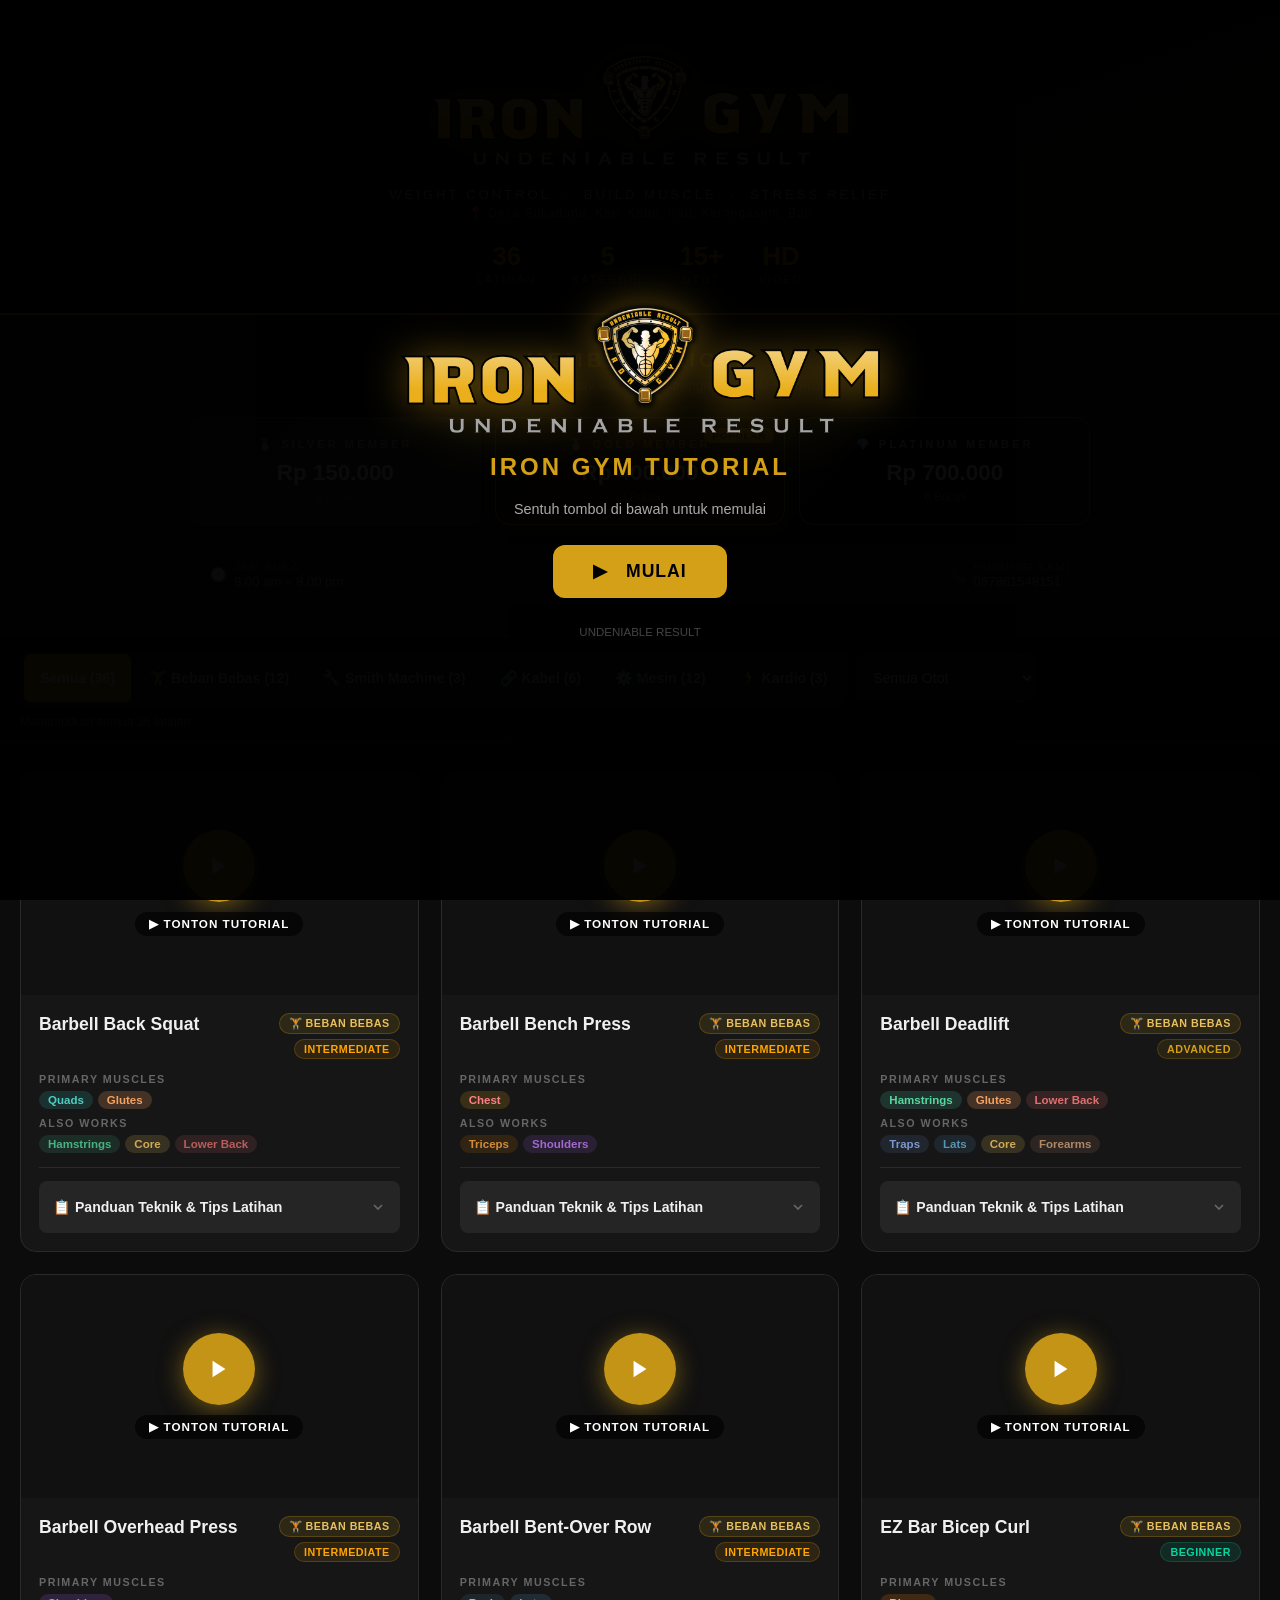
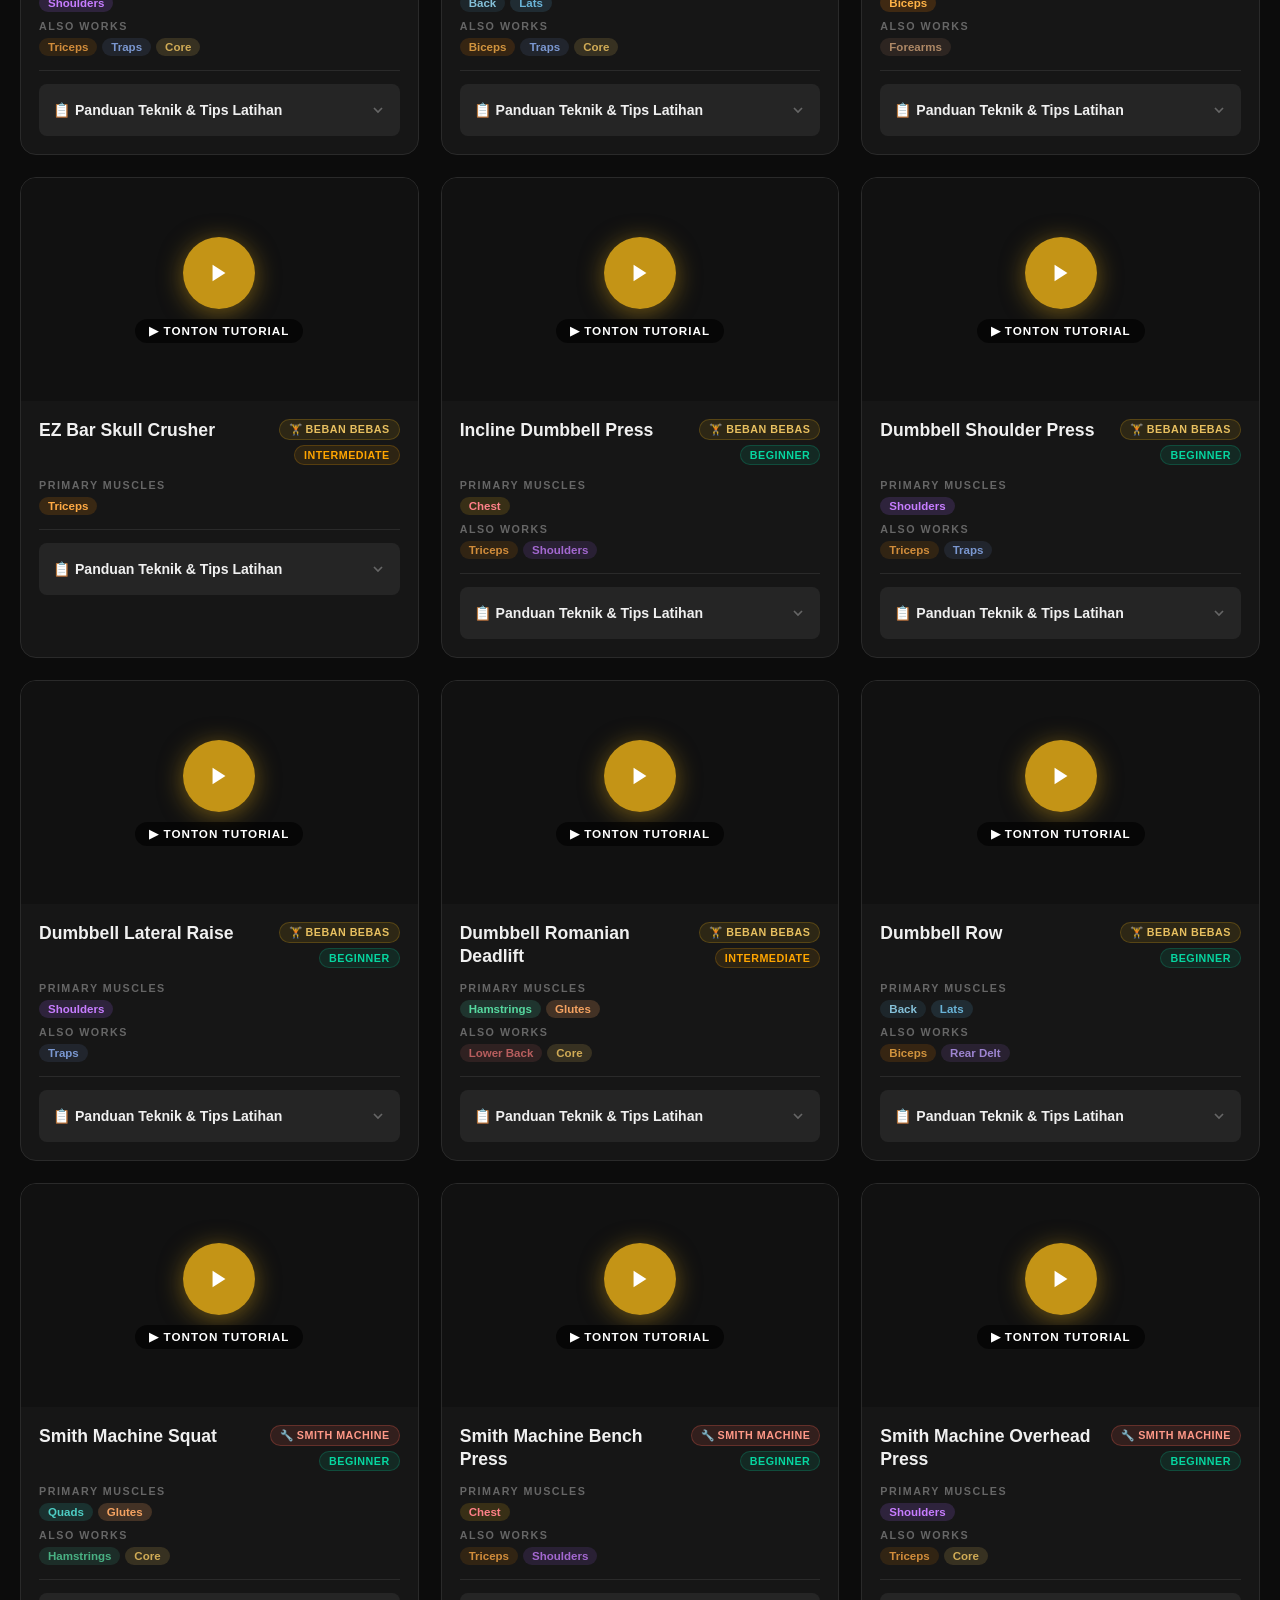
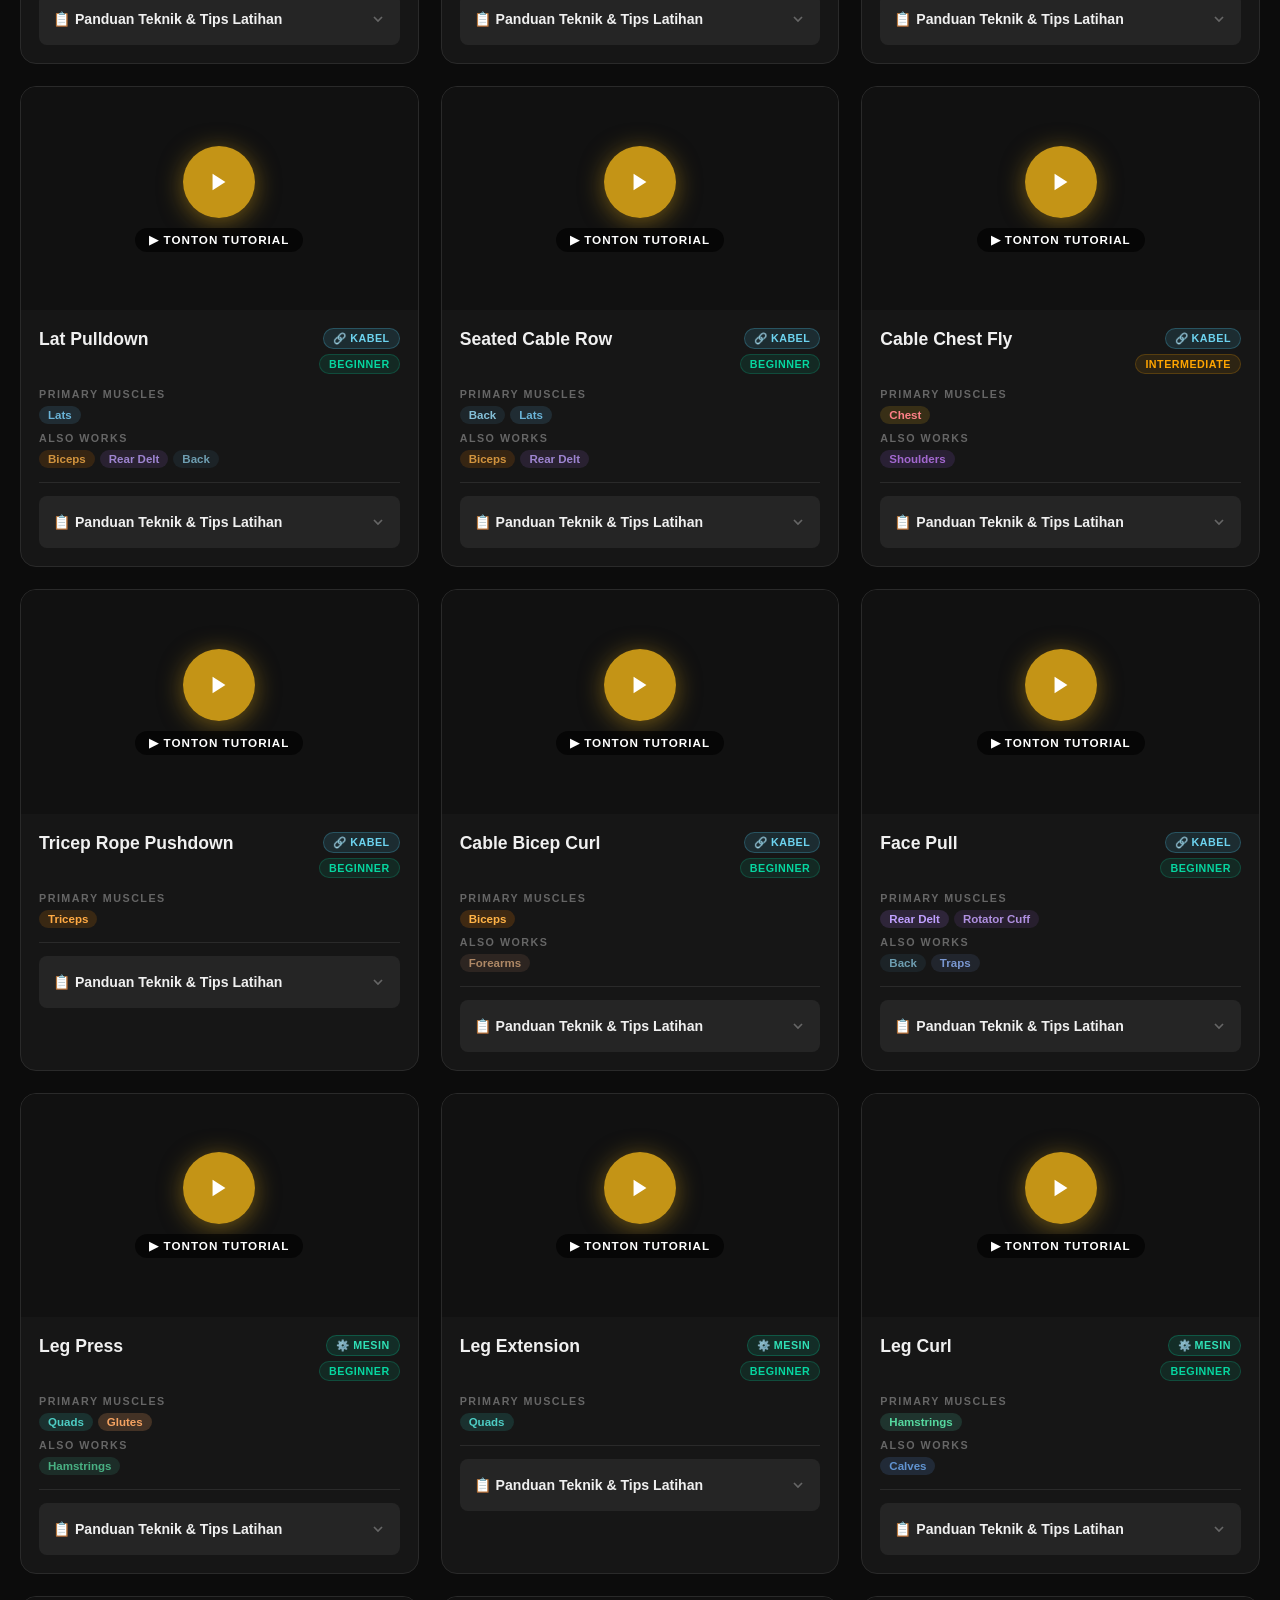
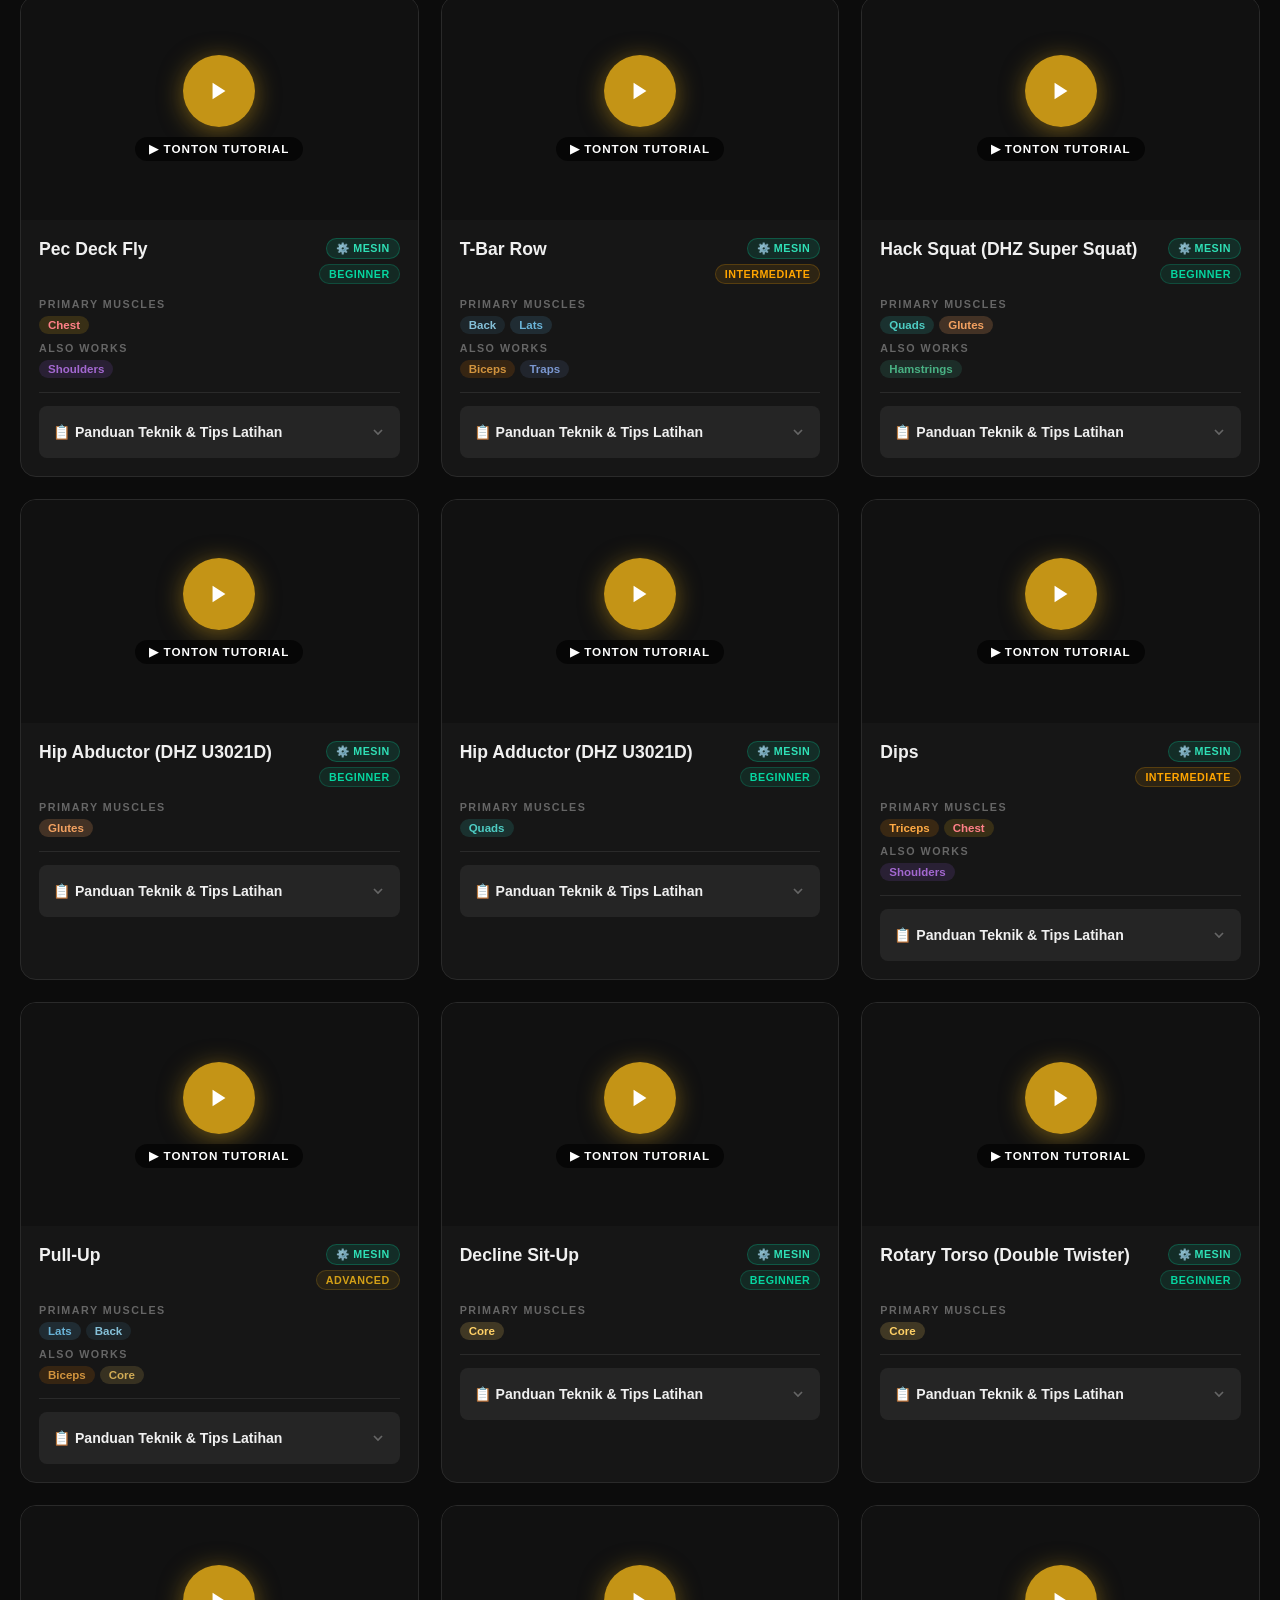
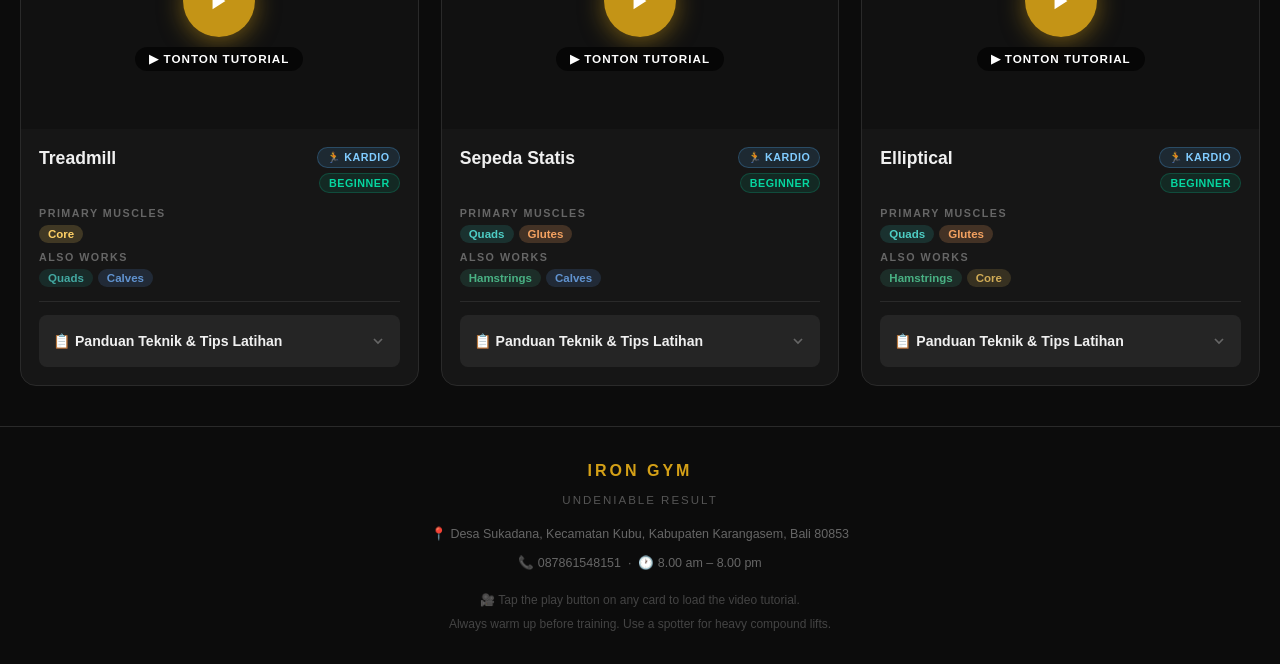
==== commit 1effb9e8: "Fix header text, Day Pass layout, video bar, and embed 21 new video IDs - Header subtitle: Weight Co" ====
--- a/gym-tutorial.html
+++ b/gym-tutorial.html
@@ -324,18 +324,18 @@
       font-size: 0.75rem; color: var(--text3);
     }
     .mem-info-row {
-      display: grid;
-      grid-template-columns: 1fr auto 1fr;
+      display: flex;
       align-items: center;
-      gap: 16px;
-      padding: 16px 20px;
+      justify-content: space-between;
+      gap: 10px;
+      padding: 14px 20px;
       background: var(--surface2);
       border-radius: 12px;
       font-size: 0.82rem;
     }
-    .mem-info-item { display: flex; align-items: center; gap: 8px; color: var(--text2); }
+    .mem-info-item { display: flex; align-items: center; gap: 8px; color: var(--text2); flex: 1; }
     .mem-info-item:first-child { justify-content: flex-start; }
-    .mem-info-item:nth-child(2) { justify-content: center; }
+    .mem-info-item:nth-child(2) { justify-content: center; flex: 0 0 auto; }
     .mem-info-item:last-child { justify-content: flex-end; }
     .mem-info-item span.label { color: var(--text3); font-size: 0.72rem; text-transform: uppercase; letter-spacing: 1px; }
     .day-pass-badge {
@@ -409,12 +409,12 @@
     }
     #vidCloseBar {
       background: #111;
-      padding: 12px 20px;
-      display: flex; align-items: center; justify-content: space-between;
+      padding: 10px 20px;
+      display: flex; align-items: center; gap: 14px;
       border-top: 1px solid #2a2a2a;
     }
-    #vidTitle { color: #f0f0f0; font-size: 0.9rem; font-weight: 600; flex: 1; }
-    #vidBarLogo { height: 36px; width: auto; opacity: 0.9; flex-shrink: 0; }
+    #vidBarLogo { height: 28px; width: auto; opacity: 0.85; flex-shrink: 0; max-width: 90px; object-fit: contain; }
+    #vidTitle { color: #f0f0f0; font-size: 0.92rem; font-weight: 600; flex: 1; white-space: nowrap; overflow: hidden; text-overflow: ellipsis; }
     #vidCloseBtn {
       background: #D4A017; color: #000;
       border: none; border-radius: 10px;
@@ -460,6 +460,40 @@
     #adminCancel { background: #252525; color: #aaa; }
     #adminEnter:active, #adminCancel:active { opacity: 0.75; }
 
+
+    /* ── Video touch zone & fallback ── */
+    #vidTouchZone {
+      position: absolute; inset: 0; z-index: 2;
+      -webkit-tap-highlight-color: transparent;
+      cursor: pointer;
+    }
+    #vidPlayHint {
+      position: absolute; top: 50%; left: 50%;
+      transform: translate(-50%, -50%);
+      width: 90px; height: 90px; border-radius: 50%;
+      background: rgba(212,160,23,0.88);
+      display: flex; align-items: center; justify-content: center;
+      font-size: 2.8rem; pointer-events: none; z-index: 3;
+      opacity: 0; transition: opacity 0.25s;
+    }
+    #vidPlayHint.show { opacity: 1; }
+    #vidFallback {
+      position: absolute; inset: 0; z-index: 6;
+      background: #111;
+      flex-direction: column; align-items: center; justify-content: center;
+      padding: 40px 32px; text-align: center; gap: 14px;
+      display: none;
+    }
+    #vidFallback.show { display: flex; }
+    .vf-icon { font-size: 3.5rem; }
+    .vf-name { color: #D4A017; font-size: 1.4rem; font-weight: 800; }
+    .vf-note { color: #888; font-size: 0.82rem; margin-bottom: 8px; }
+    .vf-tips { background: #1a1a1a; border-radius: 12px; padding: 20px 24px;
+                max-width: 640px; width: 100%; text-align: left; }
+    .vf-tips-title { color: #D4A017; font-weight: 700; font-size: 0.85rem;
+                     letter-spacing: 1px; text-transform: uppercase; margin-bottom: 10px; }
+    .vf-tip { color: #ccc; font-size: 0.9rem; line-height: 1.7; }
+
     /* ── Long-press ripple on logo ── */
     .header-logo-img { cursor: pointer; }
     #logoHoldBar {
@@ -481,7 +515,7 @@
 <header class="header">
   <div id="logoHoldBar"></div>
   <img src="[data-uri]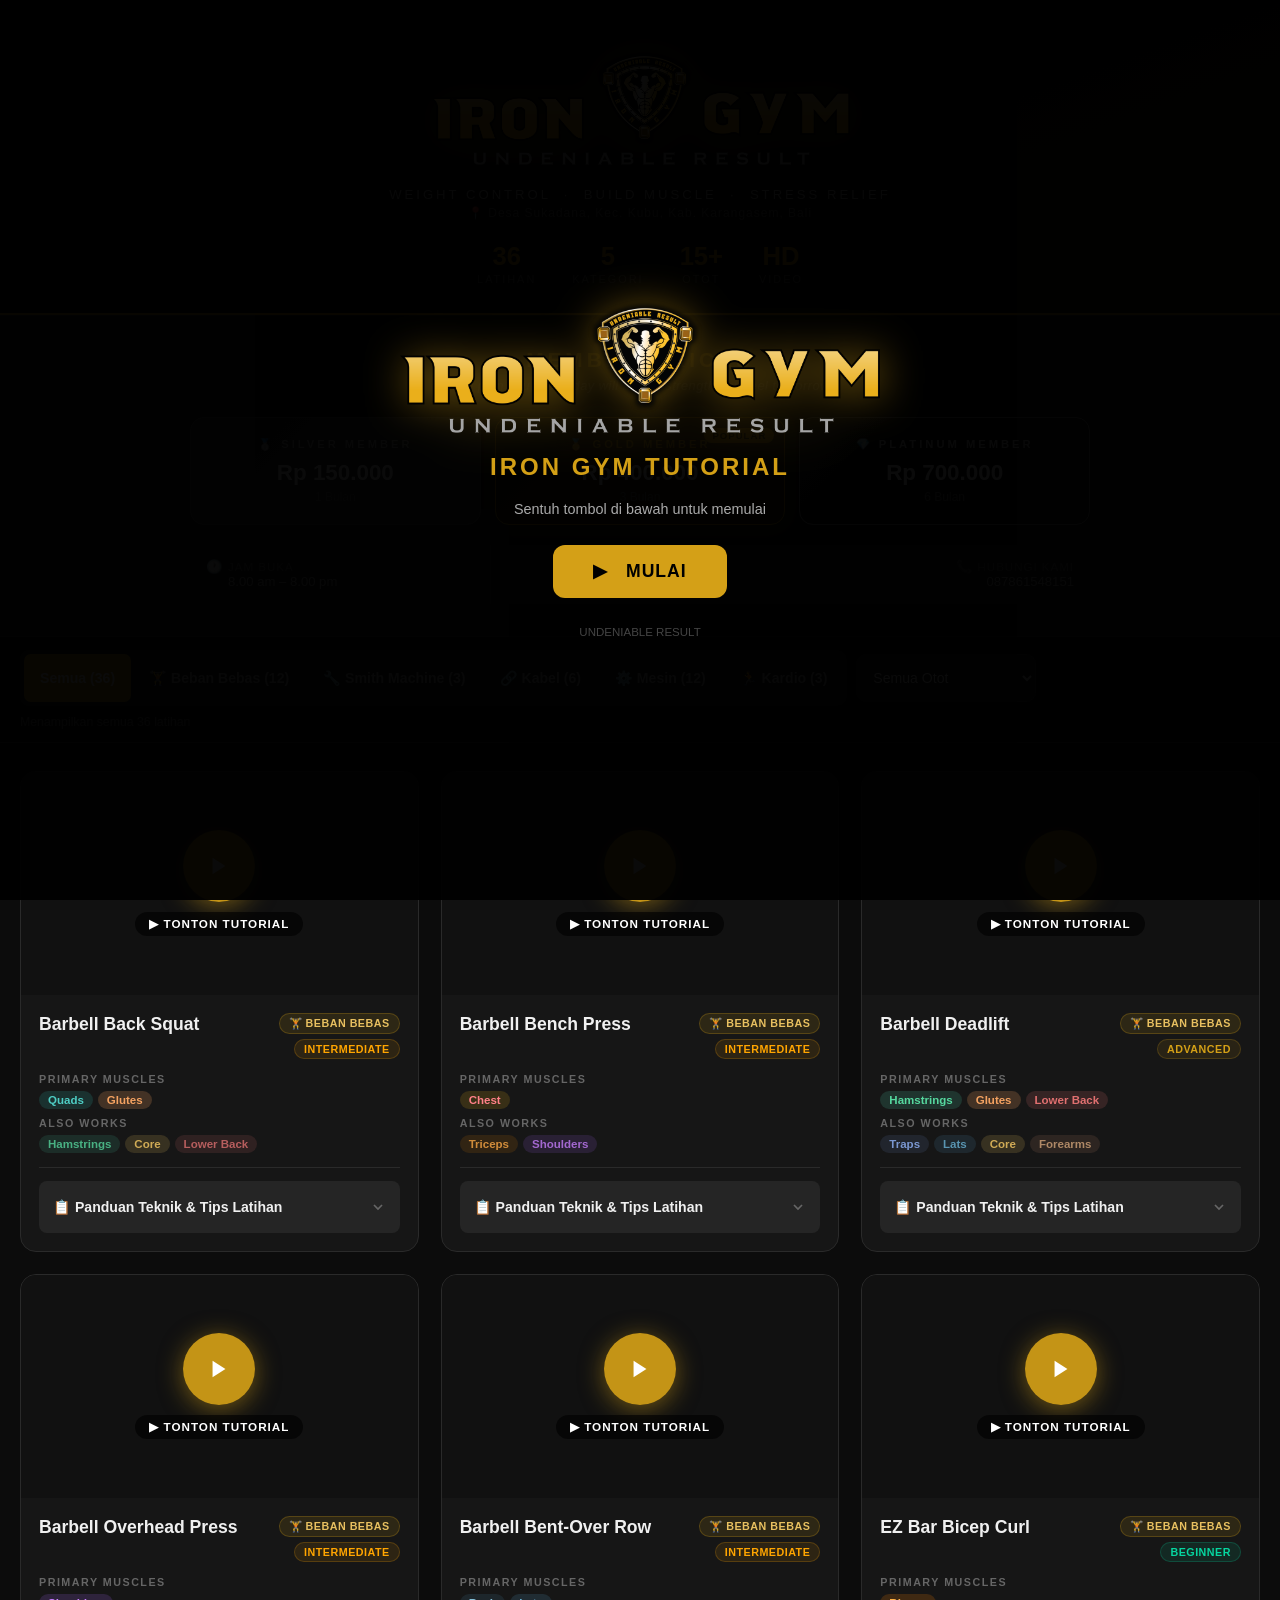
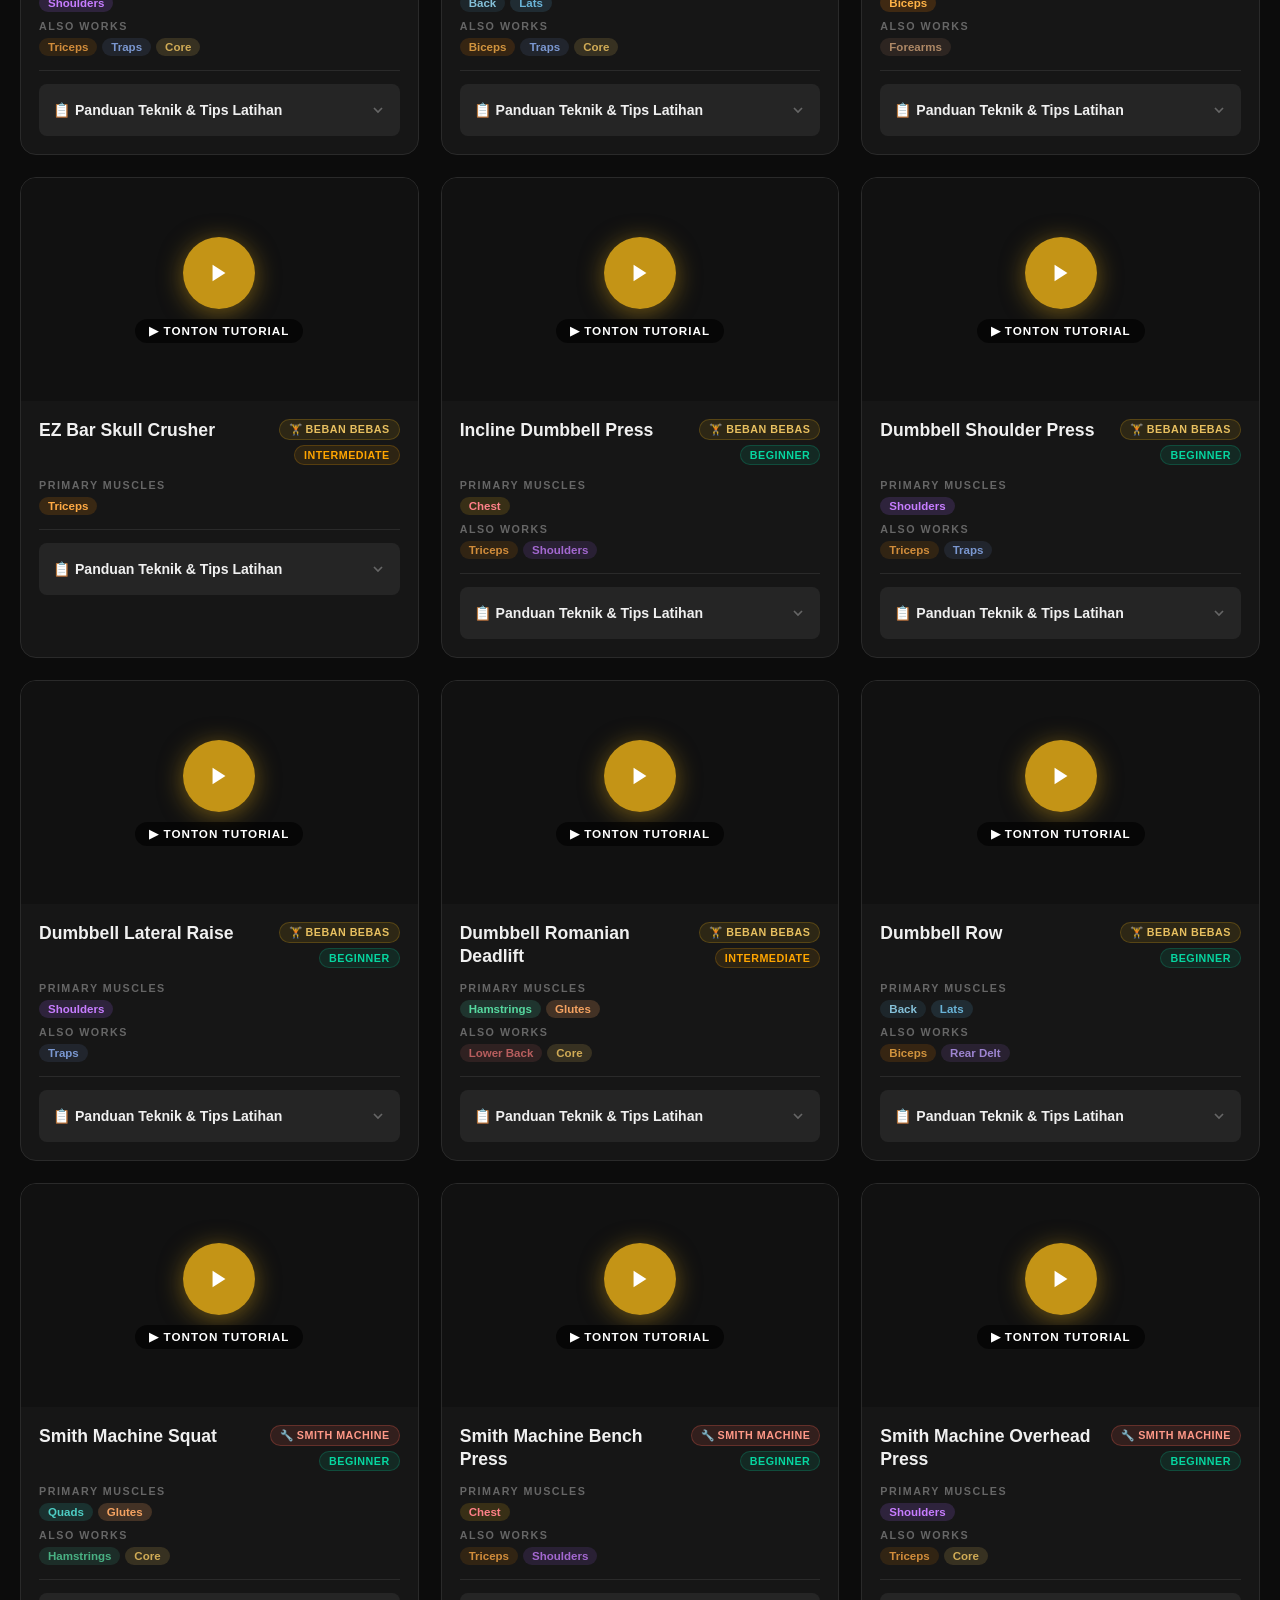
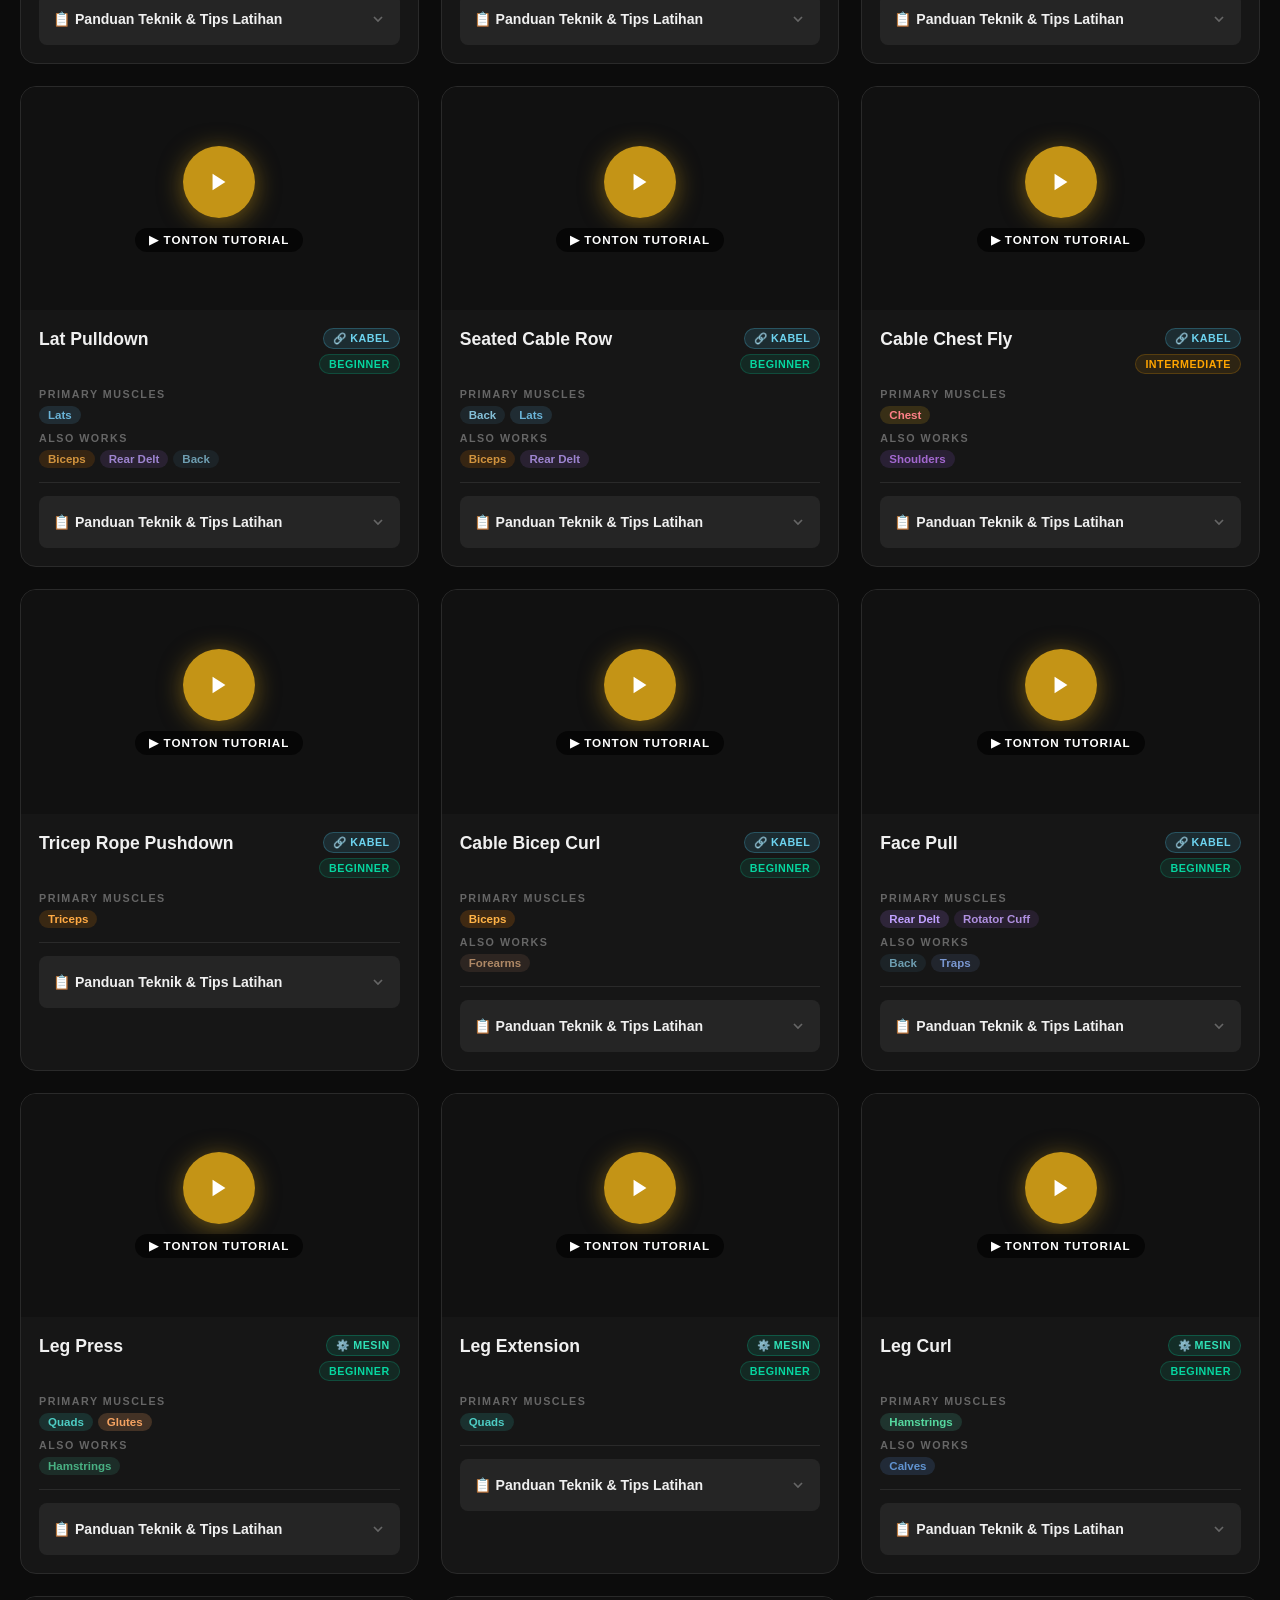
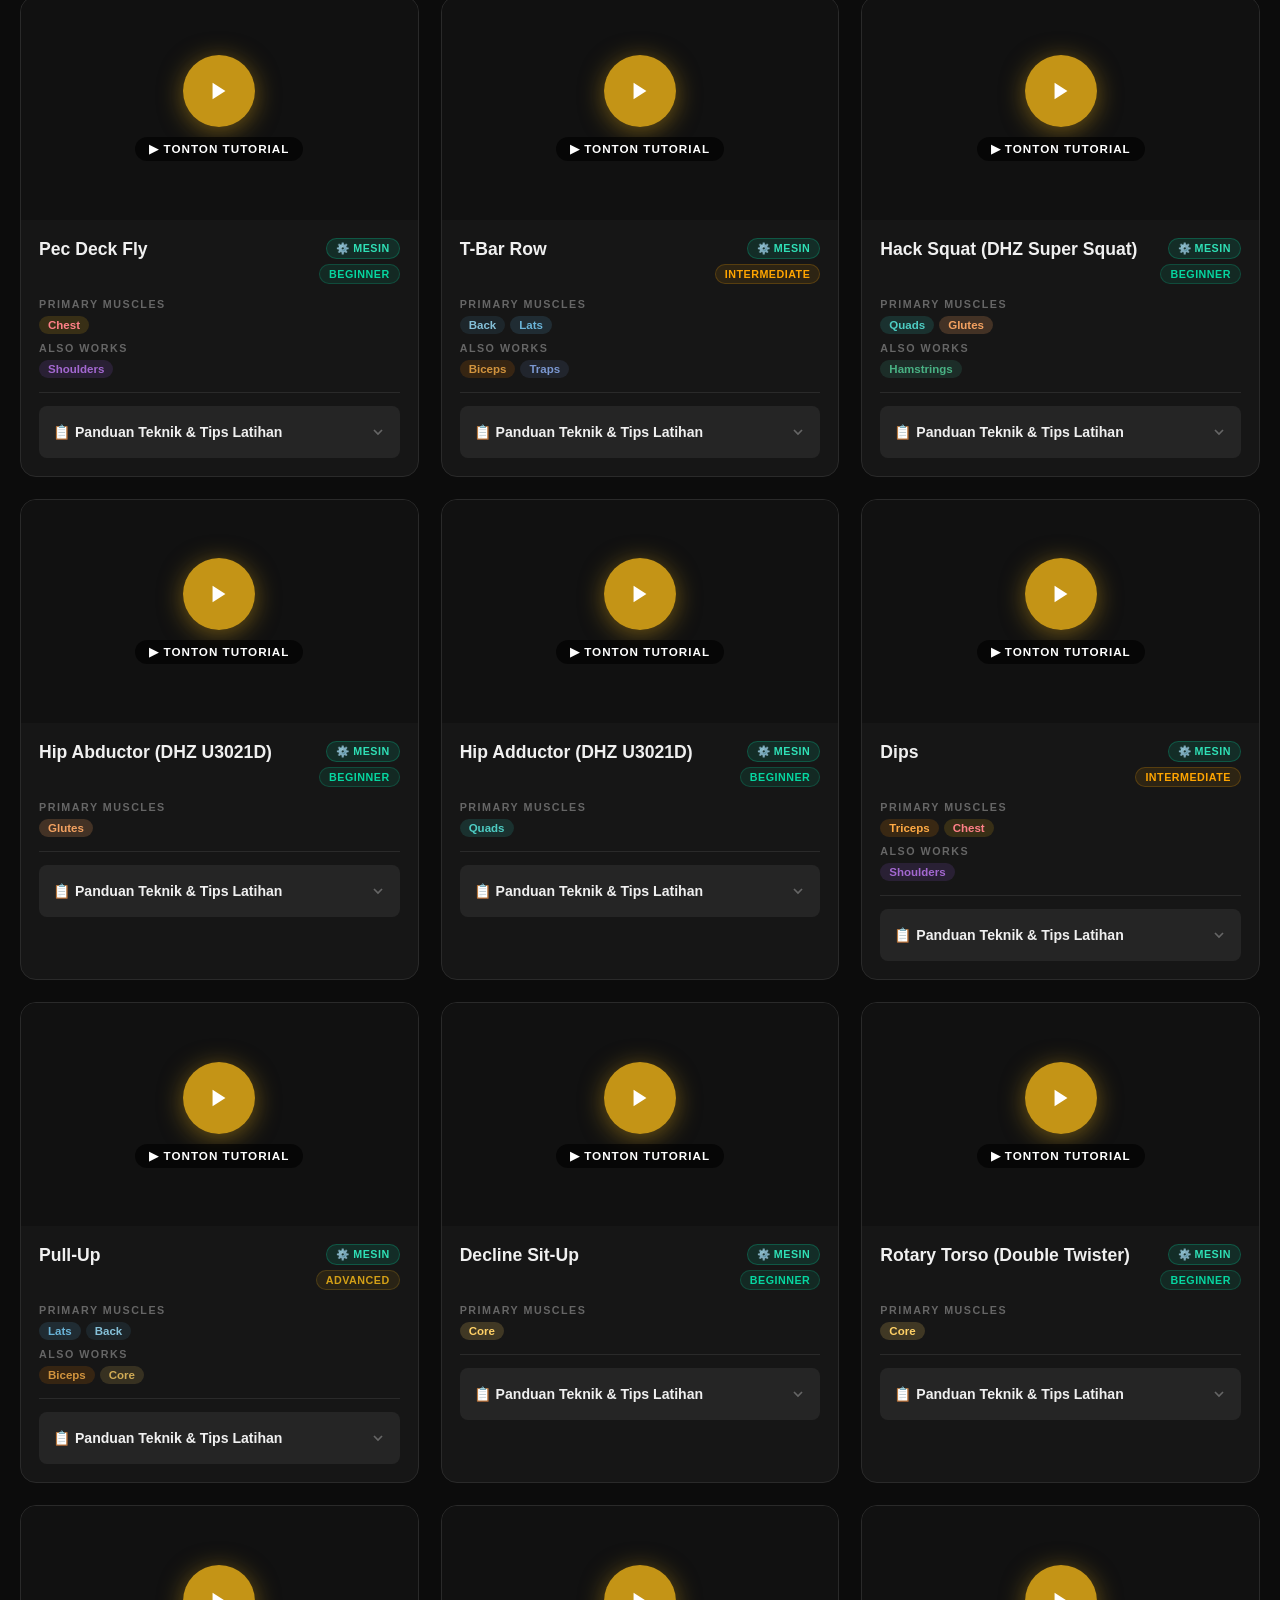
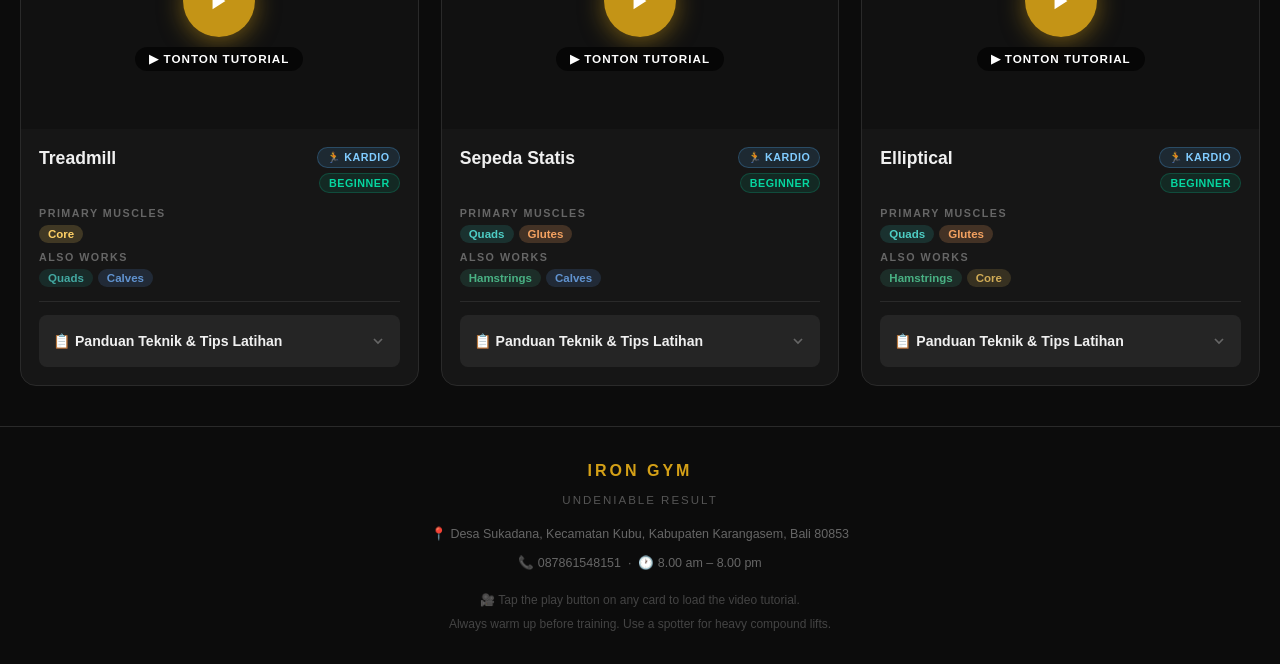
==== commit 44a58e80: "Fix Day Pass overlap: use CSS table layout for info row CSS table-cell guarantees equal 33% columns " ====
--- a/gym-tutorial.html
+++ b/gym-tutorial.html
@@ -324,24 +324,29 @@
       font-size: 0.75rem; color: var(--text3);
     }
     .mem-info-row {
-      display: flex;
-      align-items: center;
-      justify-content: space-between;
-      gap: 10px;
-      padding: 14px 20px;
+      display: table;
+      width: 100%;
+      border-collapse: collapse;
       background: var(--surface2);
       border-radius: 12px;
+      overflow: hidden;
       font-size: 0.82rem;
     }
-    .mem-info-item { display: flex; align-items: center; gap: 8px; color: var(--text2); flex: 1; }
-    .mem-info-item:first-child { justify-content: flex-start; }
-    .mem-info-item:nth-child(2) { justify-content: center; flex: 0 0 auto; }
-    .mem-info-item:last-child { justify-content: flex-end; }
+    .mem-info-item {
+      display: table-cell;
+      padding: 12px 16px;
+      vertical-align: middle;
+      color: var(--text2);
+      width: 33.33%;
+    }
+    .mem-info-item:nth-child(2) { text-align: center; border-left: 1px solid var(--border); border-right: 1px solid var(--border); }
+    .mem-info-item:last-child { text-align: right; }
+    .mem-info-item .ico { margin-right: 6px; }
     .mem-info-item span.label { color: var(--text3); font-size: 0.72rem; text-transform: uppercase; letter-spacing: 1px; }
     .day-pass-badge {
-      background: #D4A017; color: #000;
-      font-weight: 800; font-size: 0.9rem;
-      padding: 4px 14px; border-radius: 8px;
+      color: #D4A017;
+      font-weight: 800; font-size: 1rem;
+      display: block; margin-top: 2px;
     }
 
     /* Footer */
@@ -554,15 +559,16 @@
     </div>
     <div class="mem-info-row">
       <div class="mem-info-item">
-        <span>🕐</span>
-        <div><span class="label">Jam Buka</span><br>8.00 am – 8.00 pm</div>
+        <span class="ico">🕐</span><span class="label">Jam Buka</span><br>
+        <span style="padding-left:22px">8.00 am – 8.00 pm</span>
       </div>
       <div class="mem-info-item">
-        <div><span class="label">Day Pass</span><br><span class="day-pass-badge">Rp 15.000</span></div>
+        <span class="label">Day Pass</span>
+        <span class="day-pass-badge">Rp 15.000</span>
       </div>
       <div class="mem-info-item">
-        <span>📞</span>
-        <div><span class="label">Hubungi Kami</span><br>087861548151</div>
+        <span class="ico">📞</span><span class="label">Hubungi Kami</span><br>
+        <span>087861548151</span>
       </div>
     </div>
   </div>
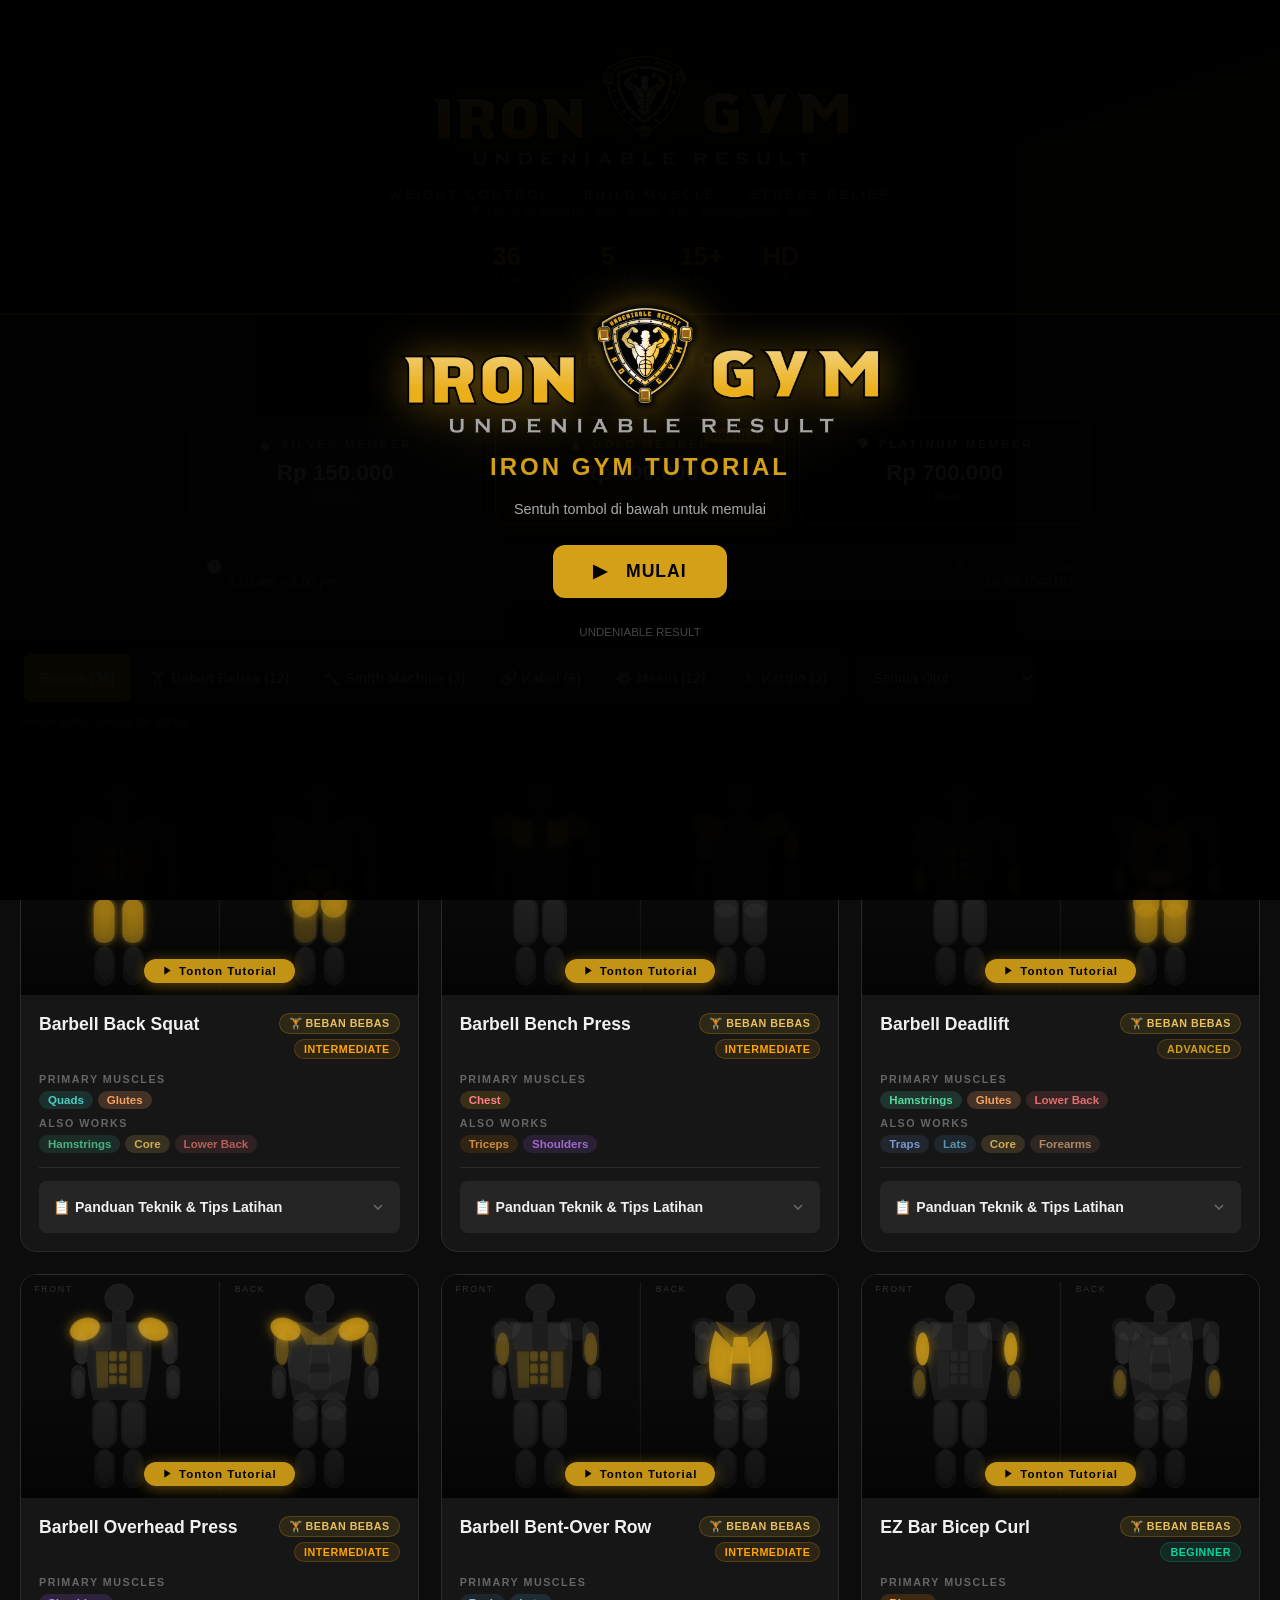
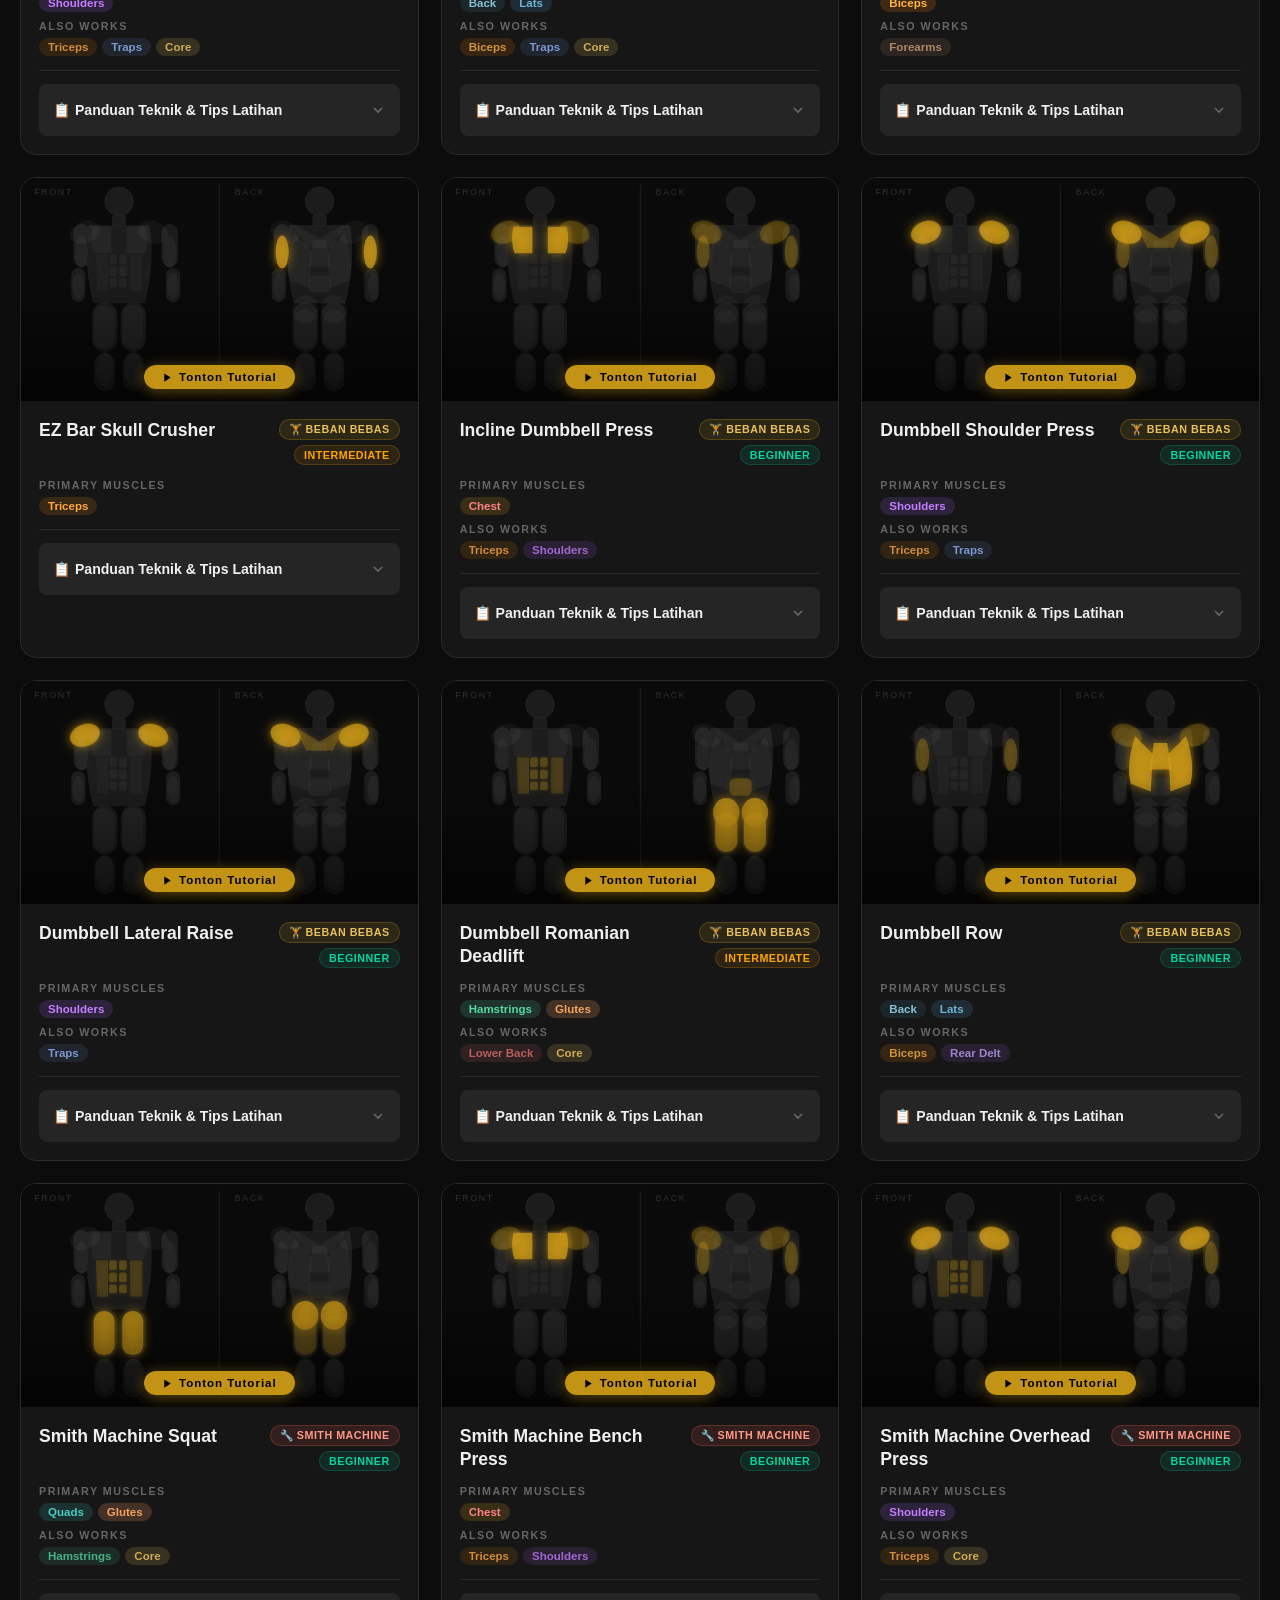
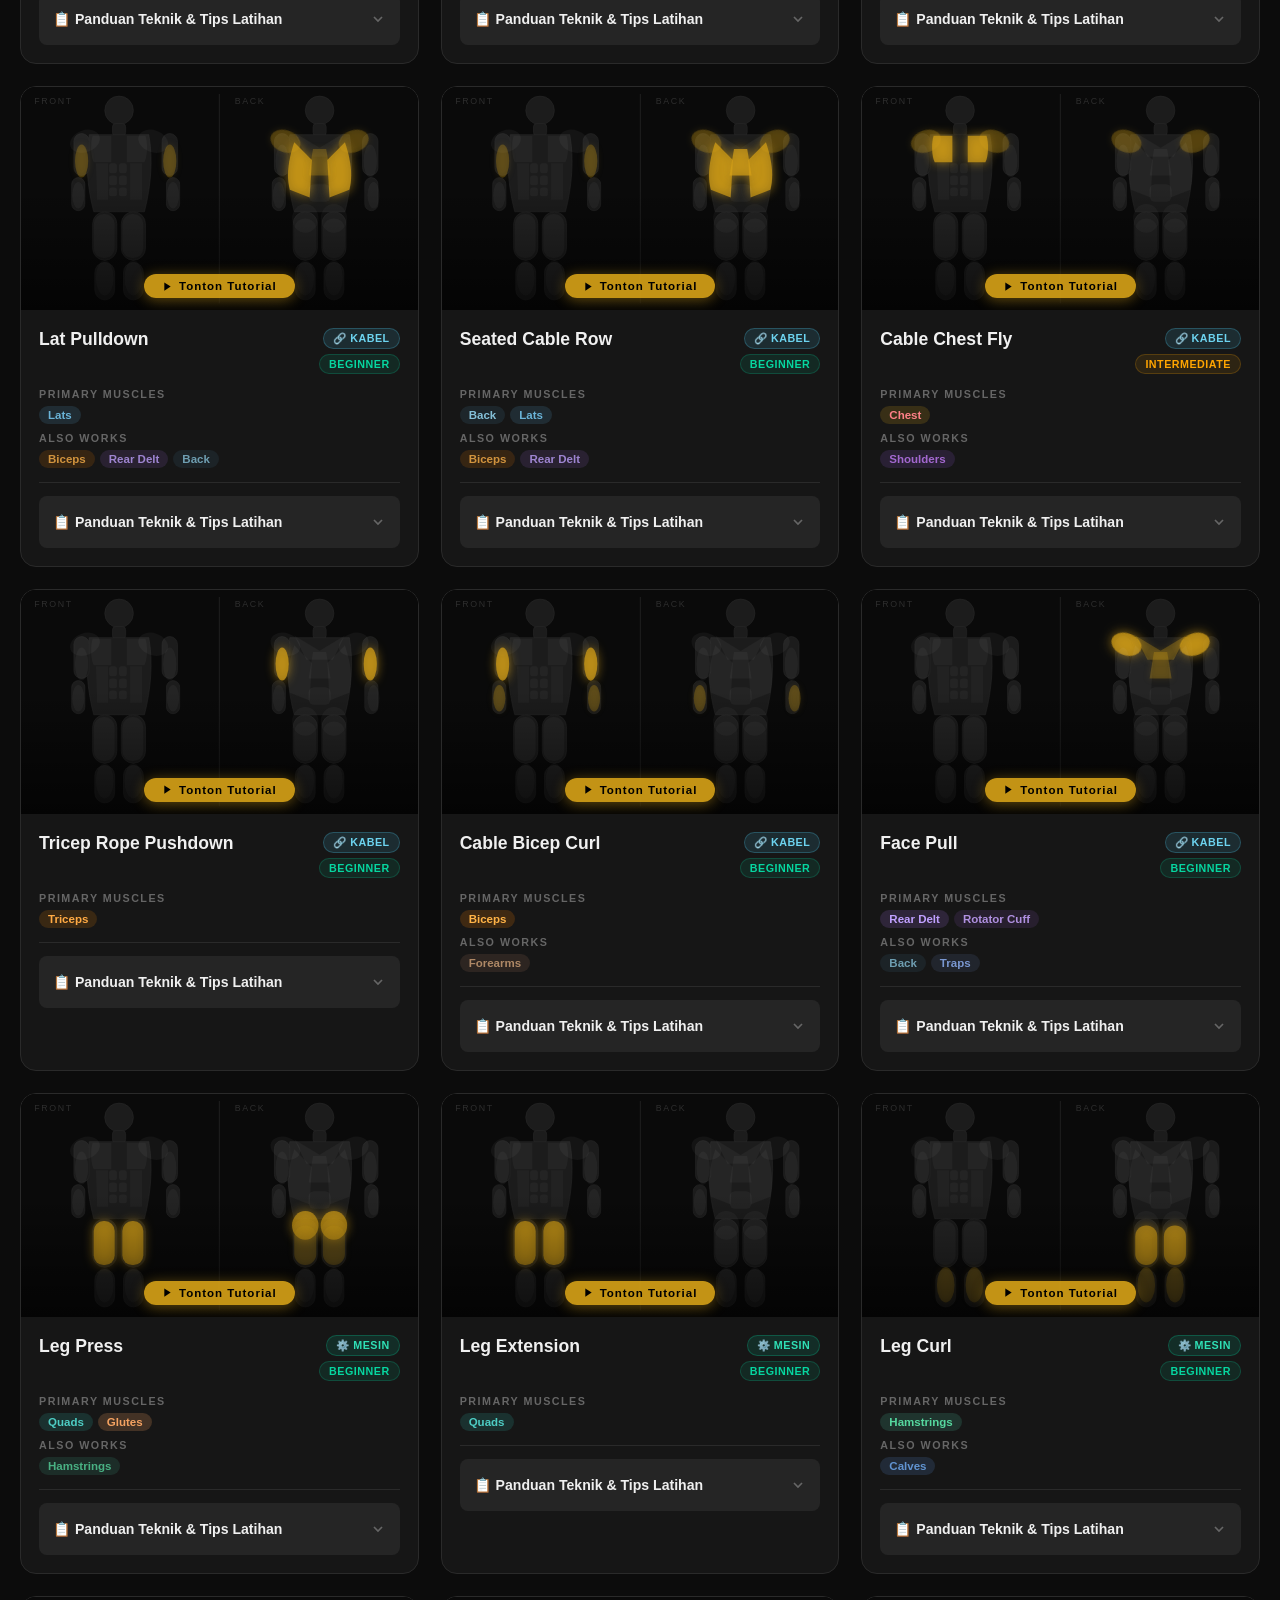
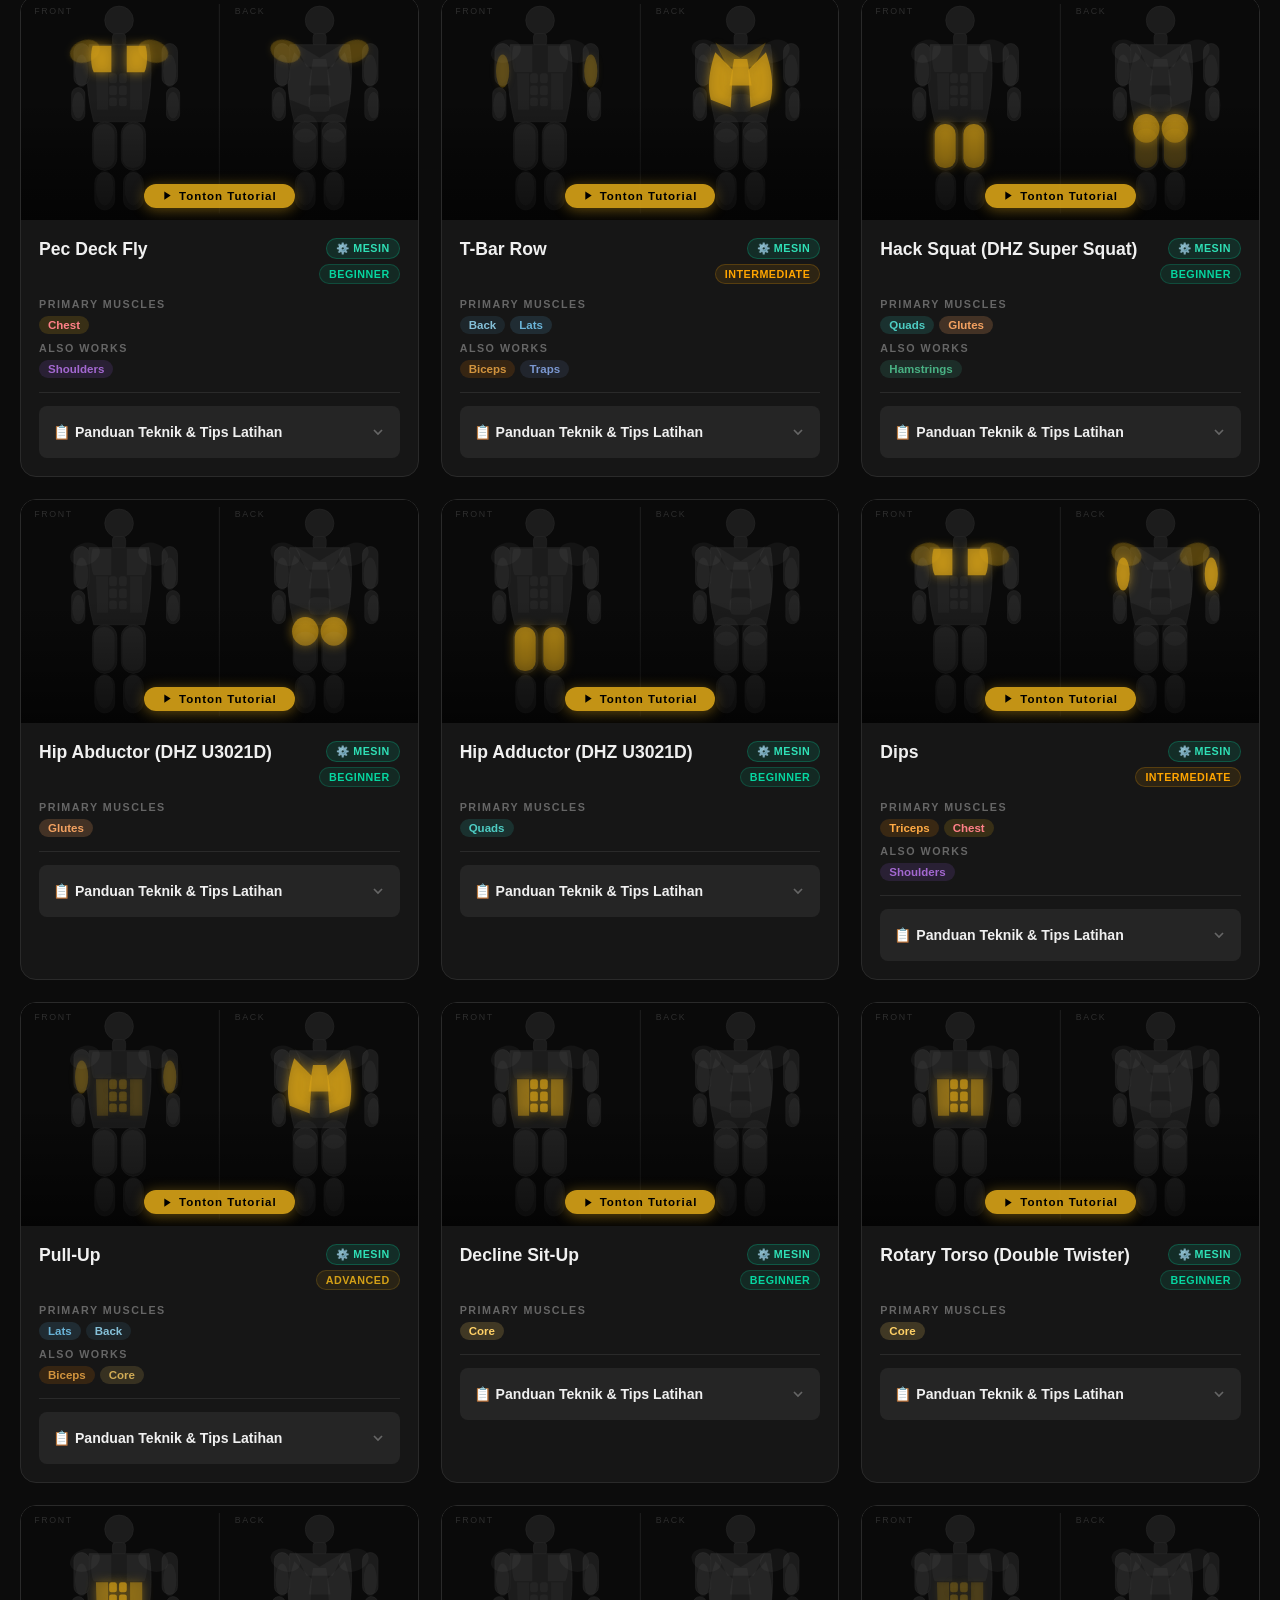
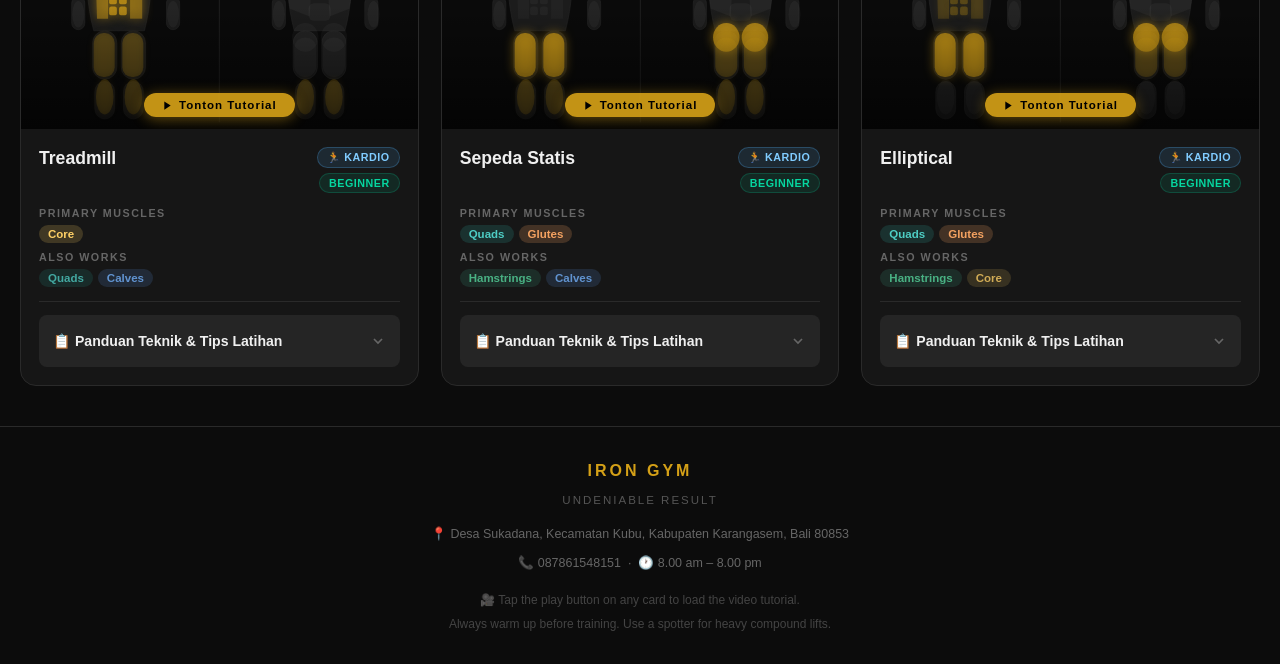
==== commit 7bbbe0d0: "Add animated SVG muscle anatomy map to each exercise card Replaces YouTube thumbnail with a front+ba" ====
--- a/gym-tutorial.html
+++ b/gym-tutorial.html
@@ -207,6 +207,25 @@
     .mc-calves   { background: rgba(102,166,255,0.18);color: #74b3ff; }
     .mc-rear-delt{ background: rgba(180,120,255,0.15);color: #c0a0ff; }
     .mc-rotator  { background: rgba(160,100,220,0.12);color: #b090e0; }
+
+    /* ── Muscle Anatomy Map ── */
+    .anatomy-wrap { position: absolute; inset: 0; background: #0a0a0a; overflow: hidden; }
+    .anatomy-wrap svg { width: 100%; height: 100%; pointer-events: none; display: block; }
+    .msvg-base { fill: #1c1c1c; stroke: #282828; stroke-width: 0.5; }
+    .msvg-label { font-size: 8px; fill: #2e2e2e; font-family: -apple-system, sans-serif; letter-spacing: 1.5px; }
+    .mg { fill: rgba(255,255,255,0.04); }
+    .mg.pri { fill: rgba(212,160,23,0.72); filter: drop-shadow(0 0 5px rgba(212,160,23,0.9)); animation: mpulse 1.8s ease-in-out infinite alternate; }
+    .mg.sec { fill: rgba(212,160,23,0.28); filter: drop-shadow(0 0 3px rgba(212,160,23,0.5)); animation: mpulse-sec 2.6s ease-in-out infinite alternate; }
+    @keyframes mpulse {
+      from { fill: rgba(212,160,23,0.58); filter: drop-shadow(0 0 4px rgba(212,160,23,0.7)); }
+      to   { fill: rgba(212,160,23,0.90); filter: drop-shadow(0 0 10px rgba(212,160,23,1.0)); }
+    }
+    @keyframes mpulse-sec {
+      from { fill: rgba(212,160,23,0.20); }
+      to   { fill: rgba(212,160,23,0.40); }
+    }
+    .anatomy-overlay { flex-direction: row !important; align-items: flex-end !important; justify-content: center !important; padding-bottom: 12px !important; gap: 0 !important; background: linear-gradient(to top, rgba(0,0,0,0.6) 0%, transparent 55%) !important; }
+    .anat-play-btn { display: inline-flex; align-items: center; gap: 6px; background: rgba(212,160,23,0.92); color: #000; padding: 6px 18px; border-radius: 20px; font-size: 0.72rem; font-weight: 800; letter-spacing: 1px; box-shadow: 0 2px 14px rgba(212,160,23,0.45); }
 
     /* Form tips */
     .tips-wrap { border-top: 1px solid var(--border); padding-top: 13px; }
@@ -1170,8 +1189,84 @@
 }
 
 // ─── Build card HTML ──────────────────────────────────────────────────────────
+// ─── Muscle Anatomy Map ──────────────────────────────────────────────
+function makeMuscleMap(ex) {
+  const PRI = new Set(ex.pri.map(([,k]) => k));
+  const SEC = new Set(ex.sec.map(([,k]) => k).filter(k => !PRI.has(k)));
+  const c  = k => PRI.has(k) ? 'mg pri' : SEC.has(k) ? 'mg sec' : 'mg';
+  const cb = (...keys) => keys.some(k => PRI.has(k)) ? 'mg pri' : keys.some(k => SEC.has(k)) ? 'mg sec' : 'mg';
+  return `<svg xmlns="http://www.w3.org/2000/svg" viewBox="0 0 360 202" preserveAspectRatio="xMidYMid meet">
+<rect width="360" height="202" fill="#0a0a0a"/>
+<line x1="180" y1="6" x2="180" y2="196" stroke="#1e1e1e" stroke-width="1"/>
+<text x="12" y="15" class="msvg-label">FRONT</text>
+<text x="194" y="15" class="msvg-label">BACK</text>
+<!-- FRONT silhouette -->
+<circle cx="89" cy="21" r="13" class="msvg-base"/>
+<rect x="83" y="33" width="12" height="11" rx="3" class="msvg-base"/>
+<path d="M 62,43 C 58,65 60,90 66,113 L 112,113 C 118,90 120,65 116,43 Z" class="msvg-base"/>
+<rect x="48" y="42" width="14" height="38" rx="7" class="msvg-base"/>
+<rect x="128" y="42" width="14" height="38" rx="7" class="msvg-base"/>
+<rect x="46" y="82" width="12" height="30" rx="6" class="msvg-base"/>
+<rect x="132" y="82" width="12" height="30" rx="6" class="msvg-base"/>
+<rect x="65" y="113" width="22" height="44" rx="11" class="msvg-base"/>
+<rect x="91" y="113" width="22" height="44" rx="11" class="msvg-base"/>
+<rect x="67" y="159" width="18" height="34" rx="9" class="msvg-base"/>
+<rect x="93" y="159" width="18" height="34" rx="9" class="msvg-base"/>
+<!-- FRONT muscles -->
+<ellipse class="${c('shoulders')}" cx="58" cy="49" rx="14" ry="10" transform="rotate(-20 58 49)"/>
+<ellipse class="${c('shoulders')}" cx="120" cy="49" rx="14" ry="10" transform="rotate(20 120 49)"/>
+<path class="${c('chest')}" d="M 65,44 C 63,50 63,62 66,68 L 82,68 L 82,44 Z"/>
+<path class="${c('chest')}" d="M 96,44 L 96,68 L 112,68 C 115,62 115,50 113,44 Z"/>
+<ellipse class="${c('biceps')}" cx="55" cy="67" rx="6" ry="15"/>
+<ellipse class="${c('biceps')}" cx="135" cy="67" rx="6" ry="15"/>
+<ellipse class="${c('forearms')}" cx="52" cy="98" rx="5.5" ry="12"/>
+<ellipse class="${c('forearms')}" cx="138" cy="98" rx="5.5" ry="12"/>
+<rect class="${c('core')}" x="80" y="69" width="7" height="9" rx="2"/>
+<rect class="${c('core')}" x="89" y="69" width="7" height="9" rx="2"/>
+<rect class="${c('core')}" x="80" y="80" width="7" height="9" rx="2"/>
+<rect class="${c('core')}" x="89" y="80" width="7" height="9" rx="2"/>
+<rect class="${c('core')}" x="80" y="91" width="7" height="8" rx="2"/>
+<rect class="${c('core')}" x="89" y="91" width="7" height="8" rx="2"/>
+<path class="${c('core')}" d="M 68,69 L 79,69 L 79,102 L 69,102 Z" opacity="0.7"/>
+<path class="${c('core')}" d="M 99,69 L 110,69 L 110,102 L 99,102 Z" opacity="0.7"/>
+<rect class="${c('quads')}" x="66" y="115" width="19" height="40" rx="9"/>
+<rect class="${c('quads')}" x="92" y="115" width="19" height="40" rx="9"/>
+<ellipse class="${c('calves')}" cx="76" cy="173" rx="8" ry="16"/>
+<ellipse class="${c('calves')}" cx="102" cy="173" rx="8" ry="16"/>
+<!-- BACK silhouette -->
+<circle cx="271" cy="21" r="13" class="msvg-base"/>
+<rect x="265" y="33" width="12" height="11" rx="3" class="msvg-base"/>
+<path d="M 244,43 C 240,65 242,90 248,113 L 294,113 C 300,90 302,65 298,43 Z" class="msvg-base"/>
+<rect x="230" y="42" width="14" height="38" rx="7" class="msvg-base"/>
+<rect x="310" y="42" width="14" height="38" rx="7" class="msvg-base"/>
+<rect x="228" y="82" width="12" height="30" rx="6" class="msvg-base"/>
+<rect x="312" y="82" width="12" height="30" rx="6" class="msvg-base"/>
+<rect x="247" y="113" width="22" height="44" rx="11" class="msvg-base"/>
+<rect x="273" y="113" width="22" height="44" rx="11" class="msvg-base"/>
+<rect x="249" y="159" width="18" height="34" rx="9" class="msvg-base"/>
+<rect x="275" y="159" width="18" height="34" rx="9" class="msvg-base"/>
+<!-- BACK muscles -->
+<ellipse class="${cb('rear-delt','shoulders')}" cx="240" cy="49" rx="14" ry="10" transform="rotate(20 240 49)"/>
+<ellipse class="${cb('rear-delt','shoulders')}" cx="302" cy="49" rx="14" ry="10" transform="rotate(-20 302 49)"/>
+<path class="${c('traps')}" d="M 248,41 L 271,55 L 294,41 L 283,63 L 259,63 Z"/>
+<ellipse class="${c('triceps')}" cx="237" cy="67" rx="6" ry="15"/>
+<ellipse class="${c('triceps')}" cx="317" cy="67" rx="6" ry="15"/>
+<ellipse class="${c('forearms')}" cx="234" cy="98" rx="5.5" ry="12"/>
+<ellipse class="${c('forearms')}" cx="320" cy="98" rx="5.5" ry="12"/>
+<path class="${c('lats')}" d="M 248,50 C 244,62 240,78 244,93 L 262,100 L 264,66 Z"/>
+<path class="${c('lats')}" d="M 294,50 C 298,62 302,78 298,93 L 280,100 L 278,66 Z"/>
+<path class="${c('back')}" d="M 265,56 L 277,56 L 281,80 L 261,80 Z"/>
+<rect class="${c('lower-back')}" x="261" y="88" width="20" height="16" rx="5"/>
+<ellipse class="${c('glutes')}" cx="258" cy="119" rx="12" ry="13"/>
+<ellipse class="${c('glutes')}" cx="284" cy="119" rx="12" ry="13"/>
+<rect class="${c('hams')}" x="248" y="119" width="20" height="36" rx="10"/>
+<rect class="${c('hams')}" x="274" y="119" width="20" height="36" rx="10"/>
+<ellipse class="${c('calves')}" cx="258" cy="173" rx="8" ry="16"/>
+<ellipse class="${c('calves')}" cx="284" cy="173" rx="8" ry="16"/>
+</svg>`;
+}
+
 function card(ex) {
-  const thumb = `https://img.youtube.com/vi/${ex.vid}/hqdefault.jpg`;
   const ytQ = encodeURIComponent(`${ex.name} proper form tutorial`);
 
   const tags = (arr, opacity) => arr.map(([n,k]) =>
@@ -1185,12 +1280,12 @@
   return `
 <div class="card">
   <div class="vid-area" id="va-${ex.id}" onclick="loadVid(${ex.id},'${ex.vid}')">
-    <div class="vid-bg" style="background-image:url('${thumb}')"></div>
-    <div class="vid-overlay">
-      <div class="play-btn">
-        <svg width="22" height="22" viewBox="0 0 24 24" fill="white"><polygon points="5,3 19,12 5,21"/></svg>
-      </div>
-      <div class="play-lbl">▶ Tonton Tutorial</div>
+    <div class="anatomy-wrap">${makeMuscleMap(ex)}</div>
+    <div class="vid-overlay anatomy-overlay">
+      <span class="anat-play-btn">
+        <svg width="11" height="11" viewBox="0 0 24 24" fill="black"><polygon points="5,3 19,12 5,21"/></svg>
+        Tonton Tutorial
+      </span>
     </div>
   </div>
   <div class="cbody">
